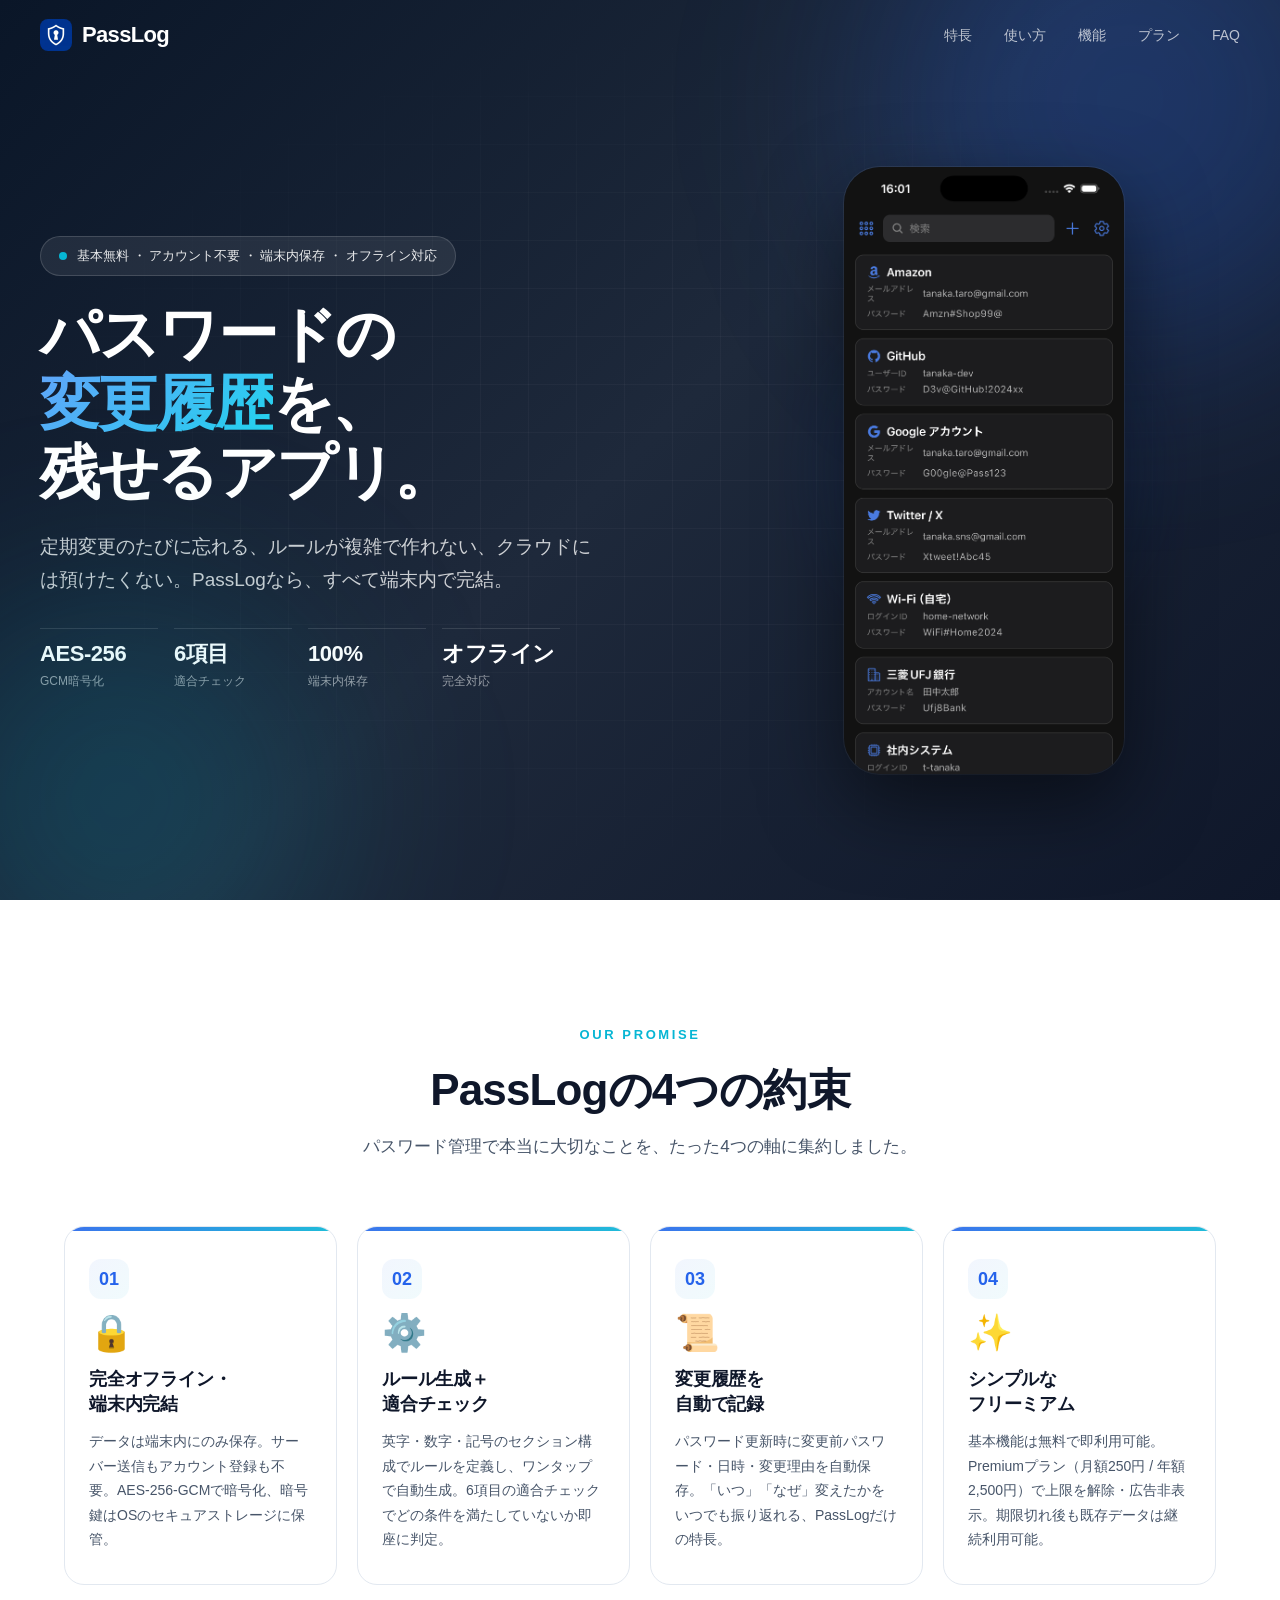
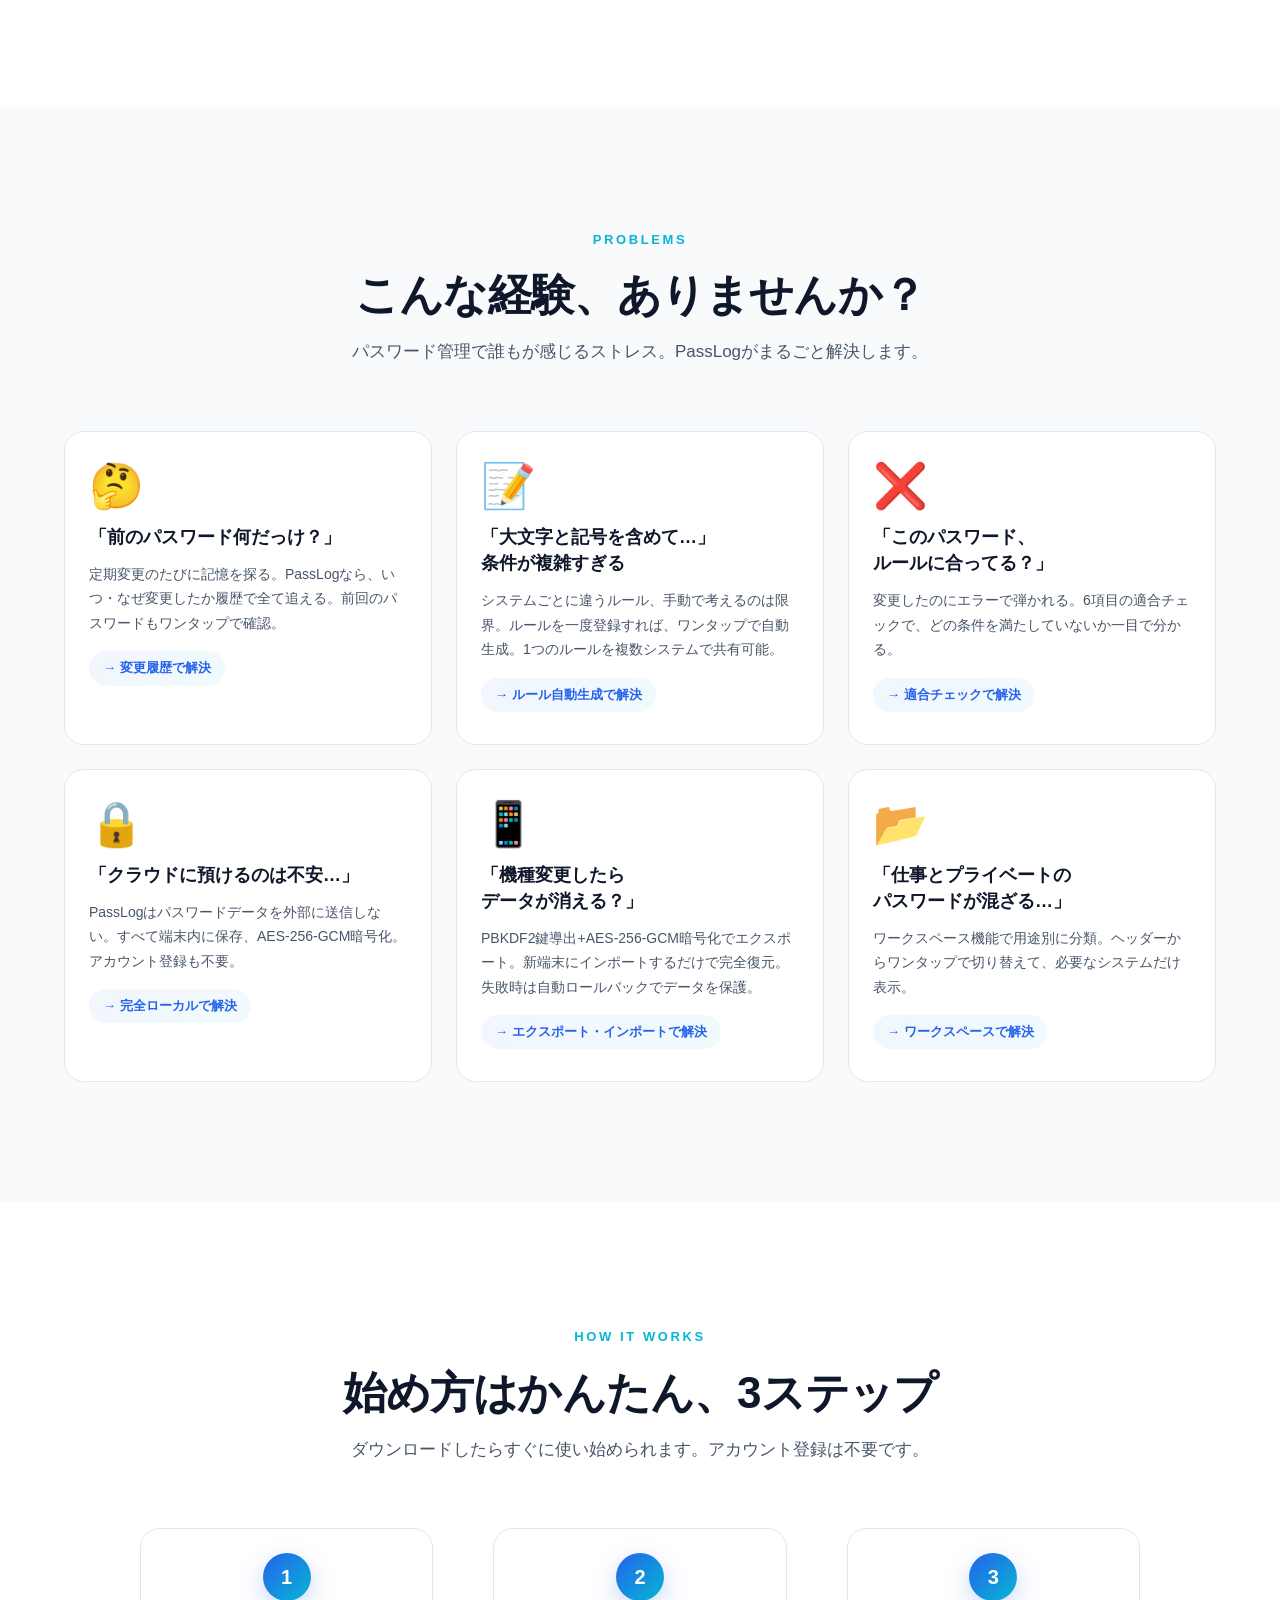
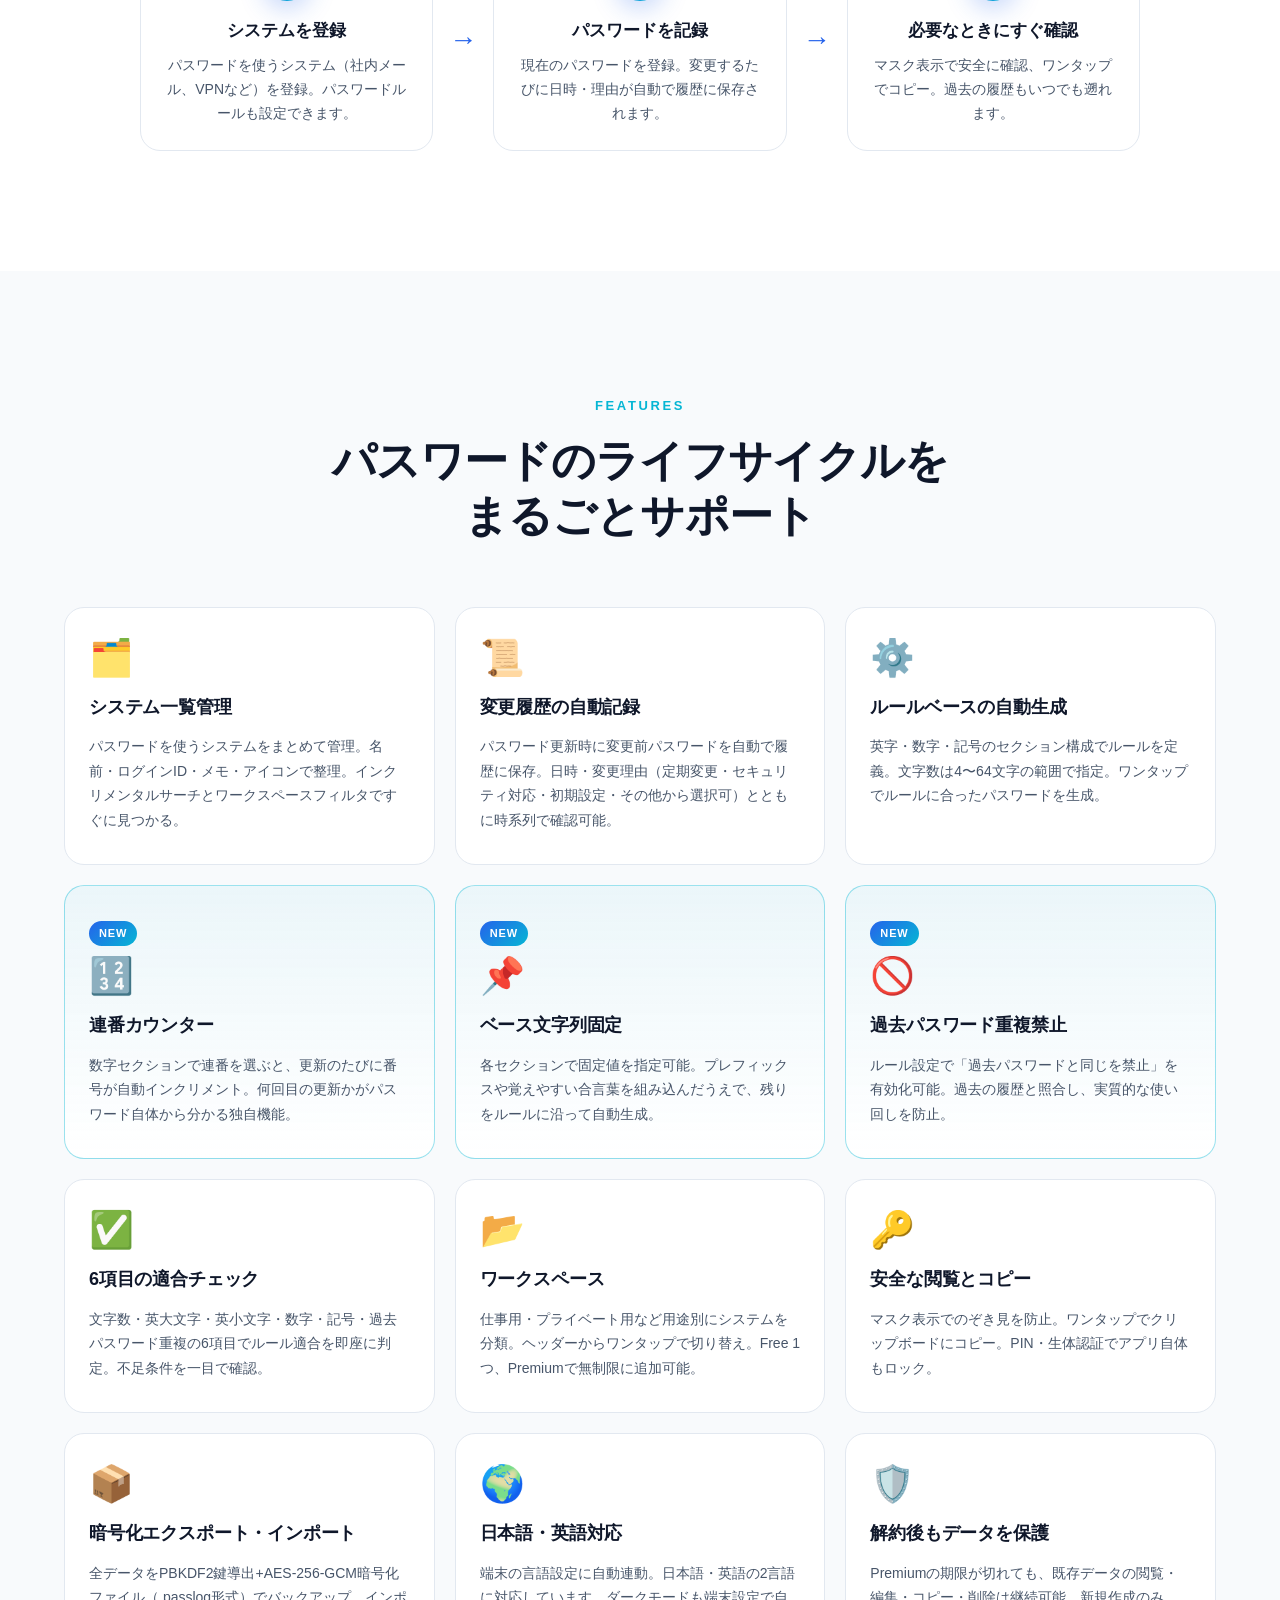
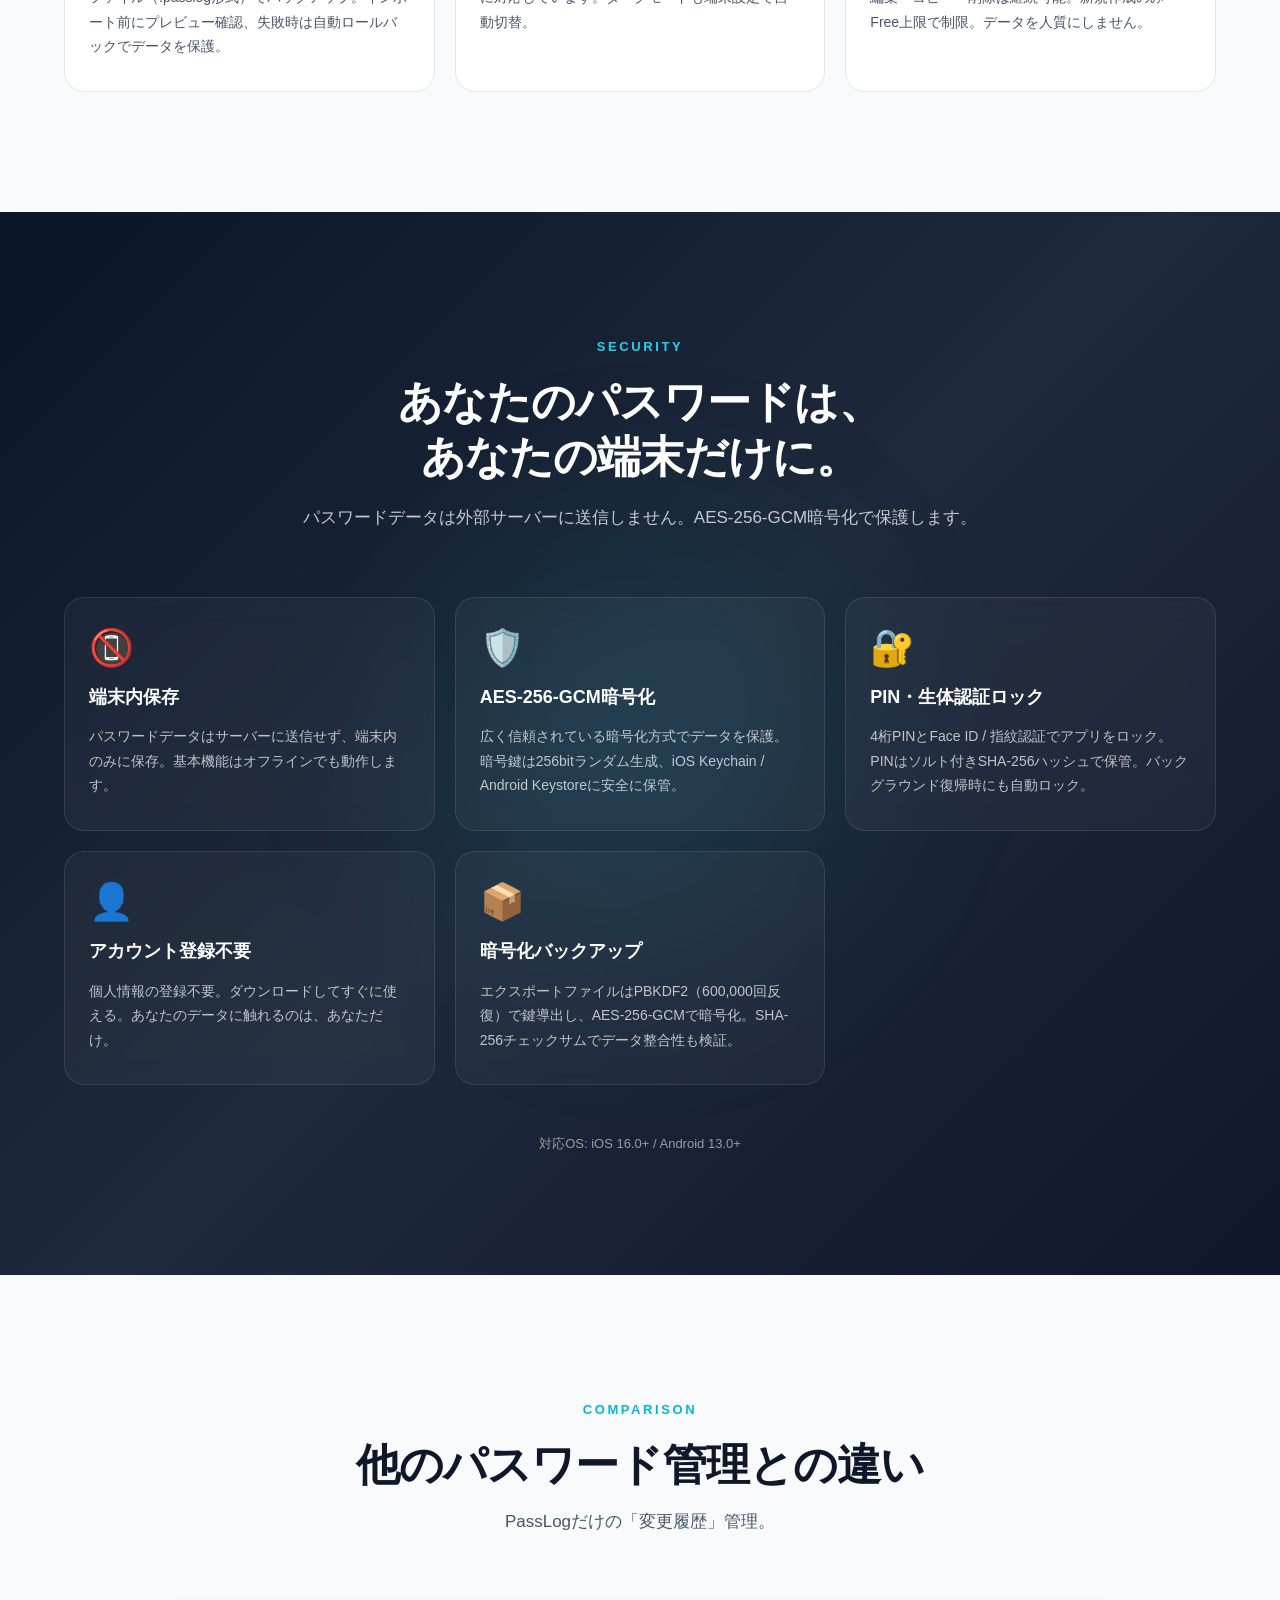
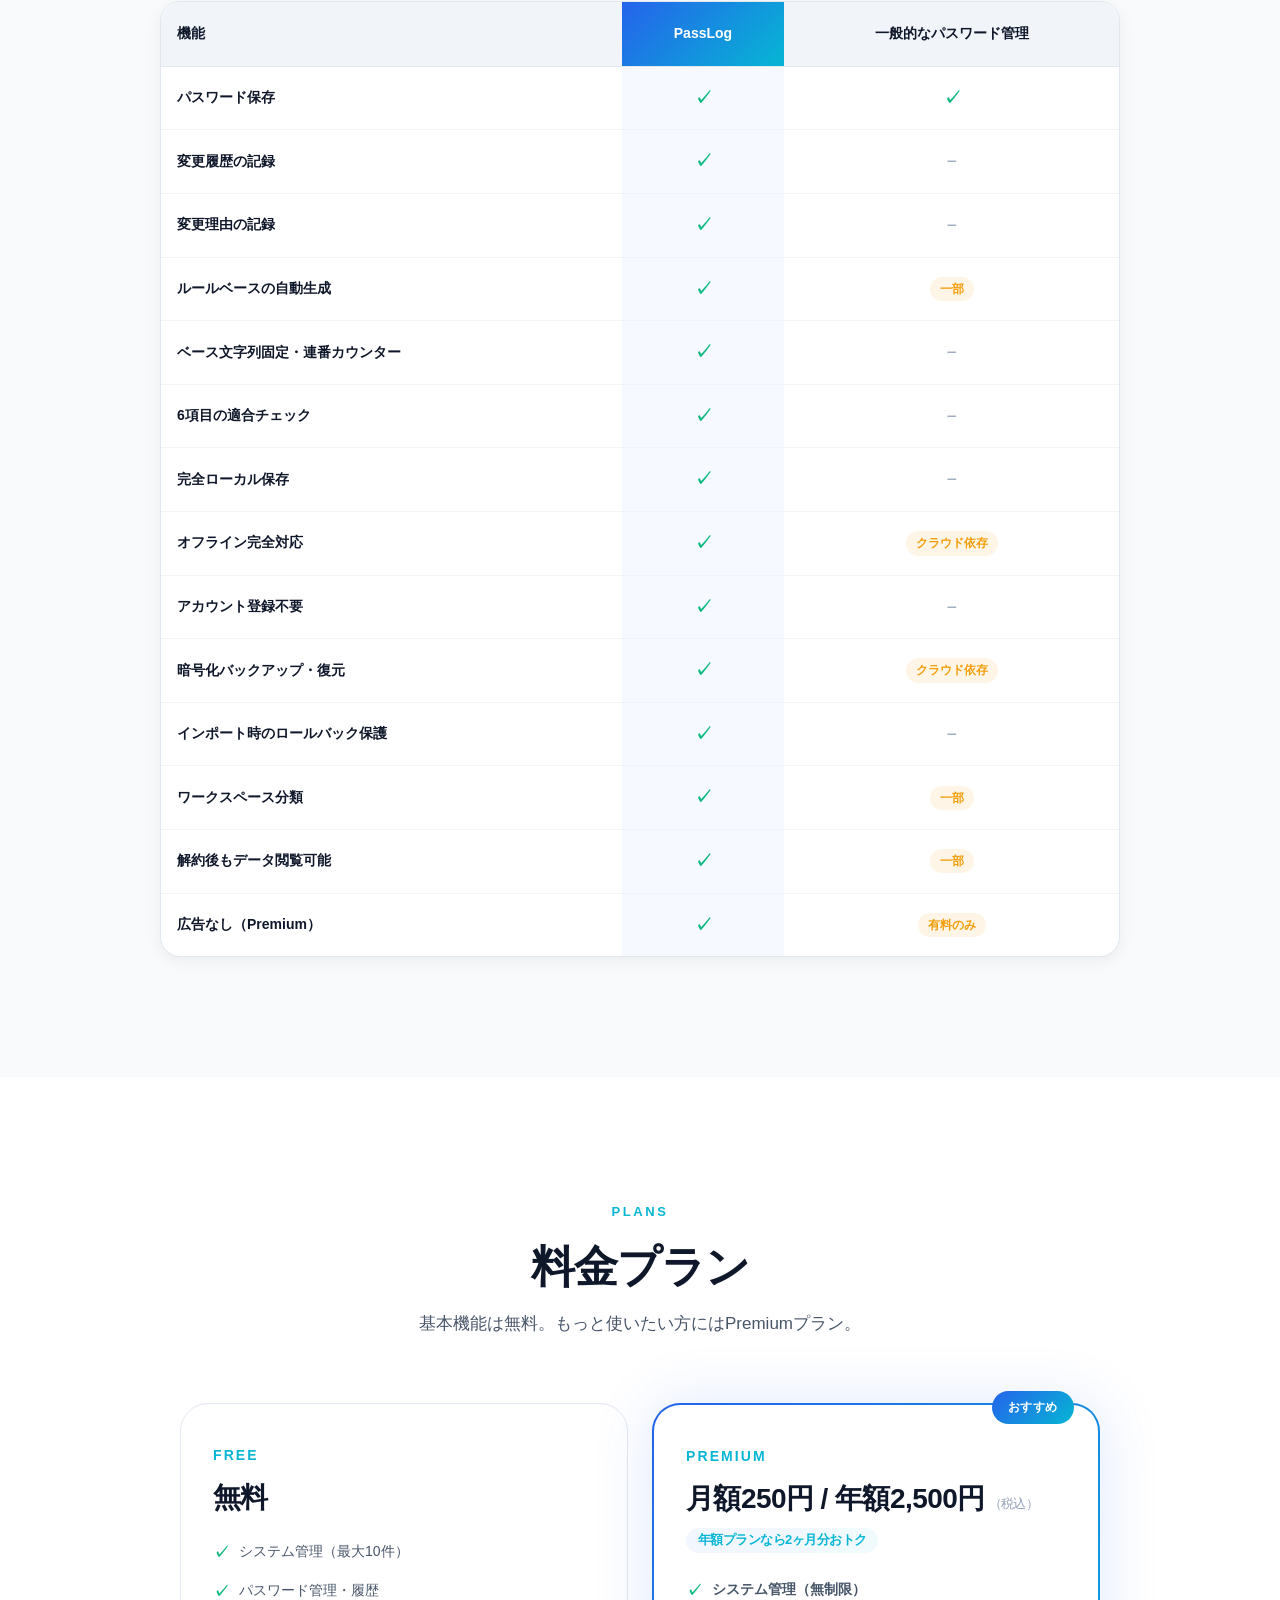
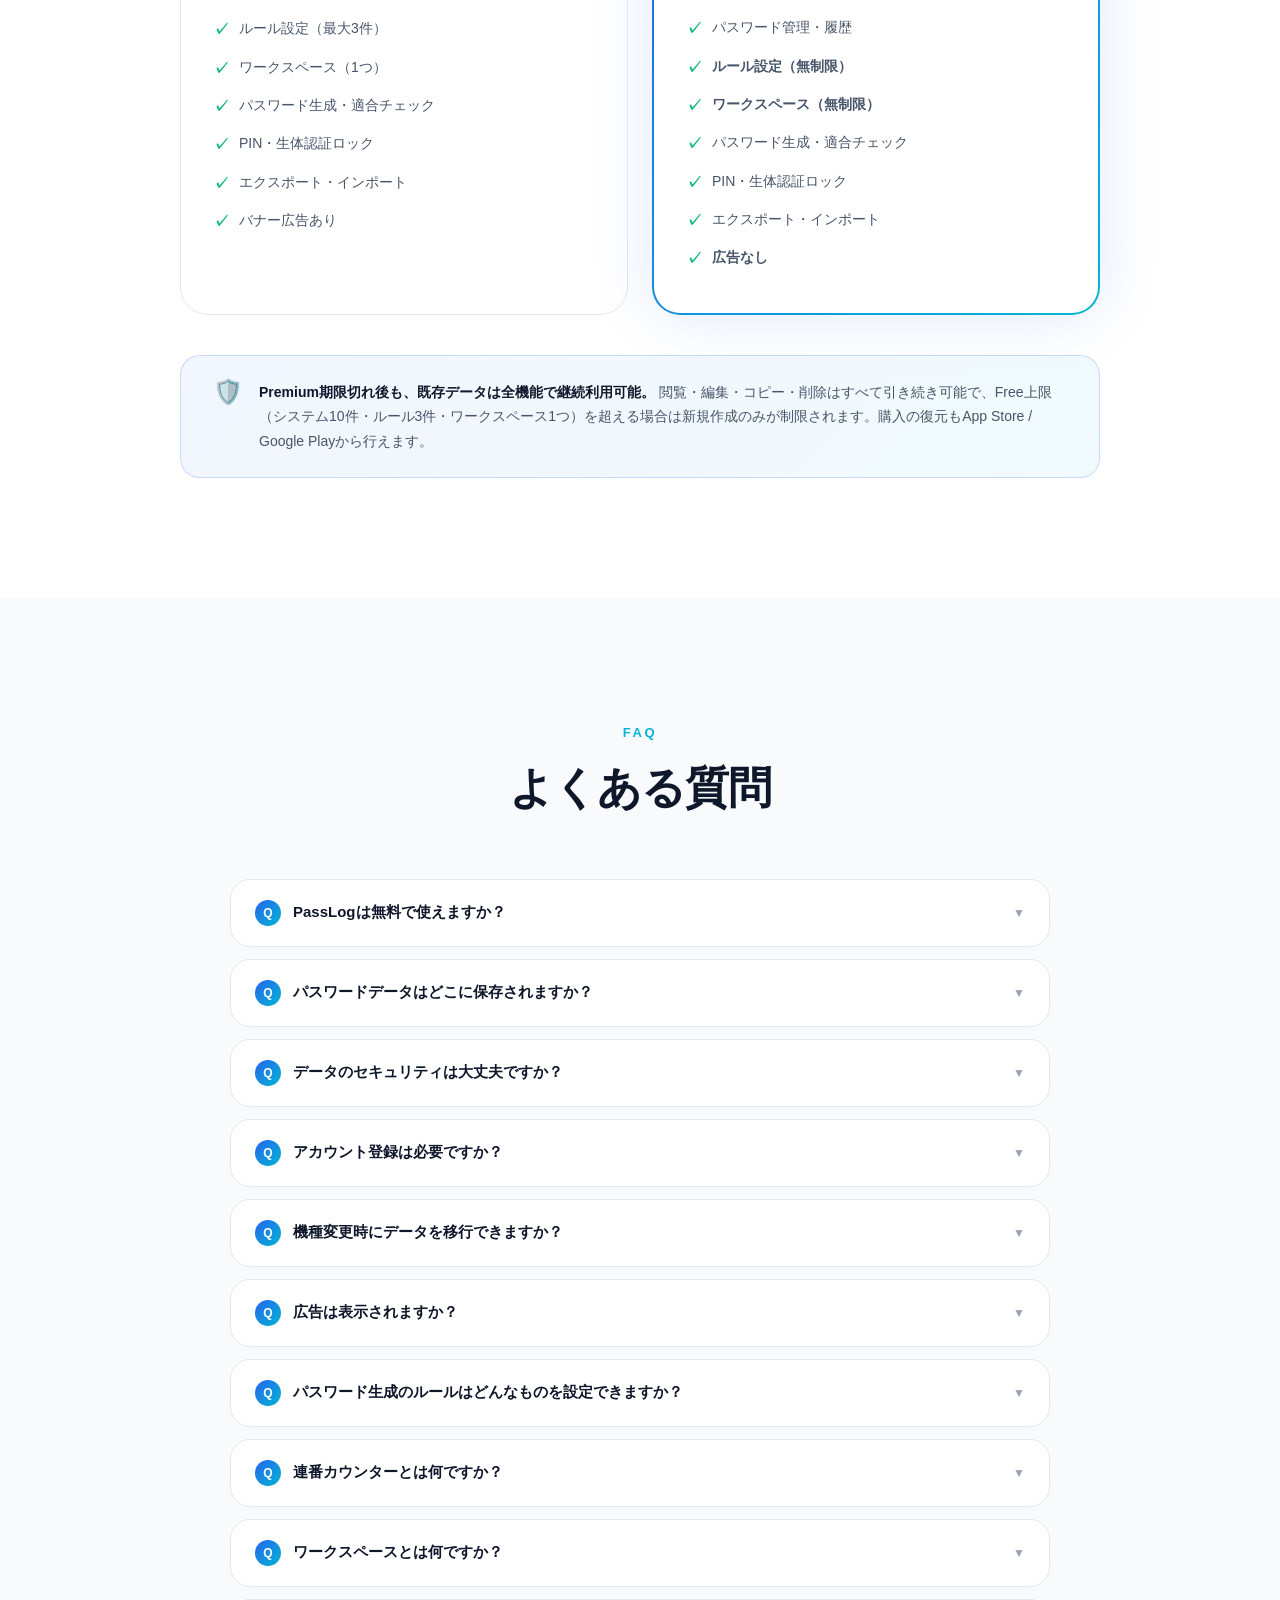
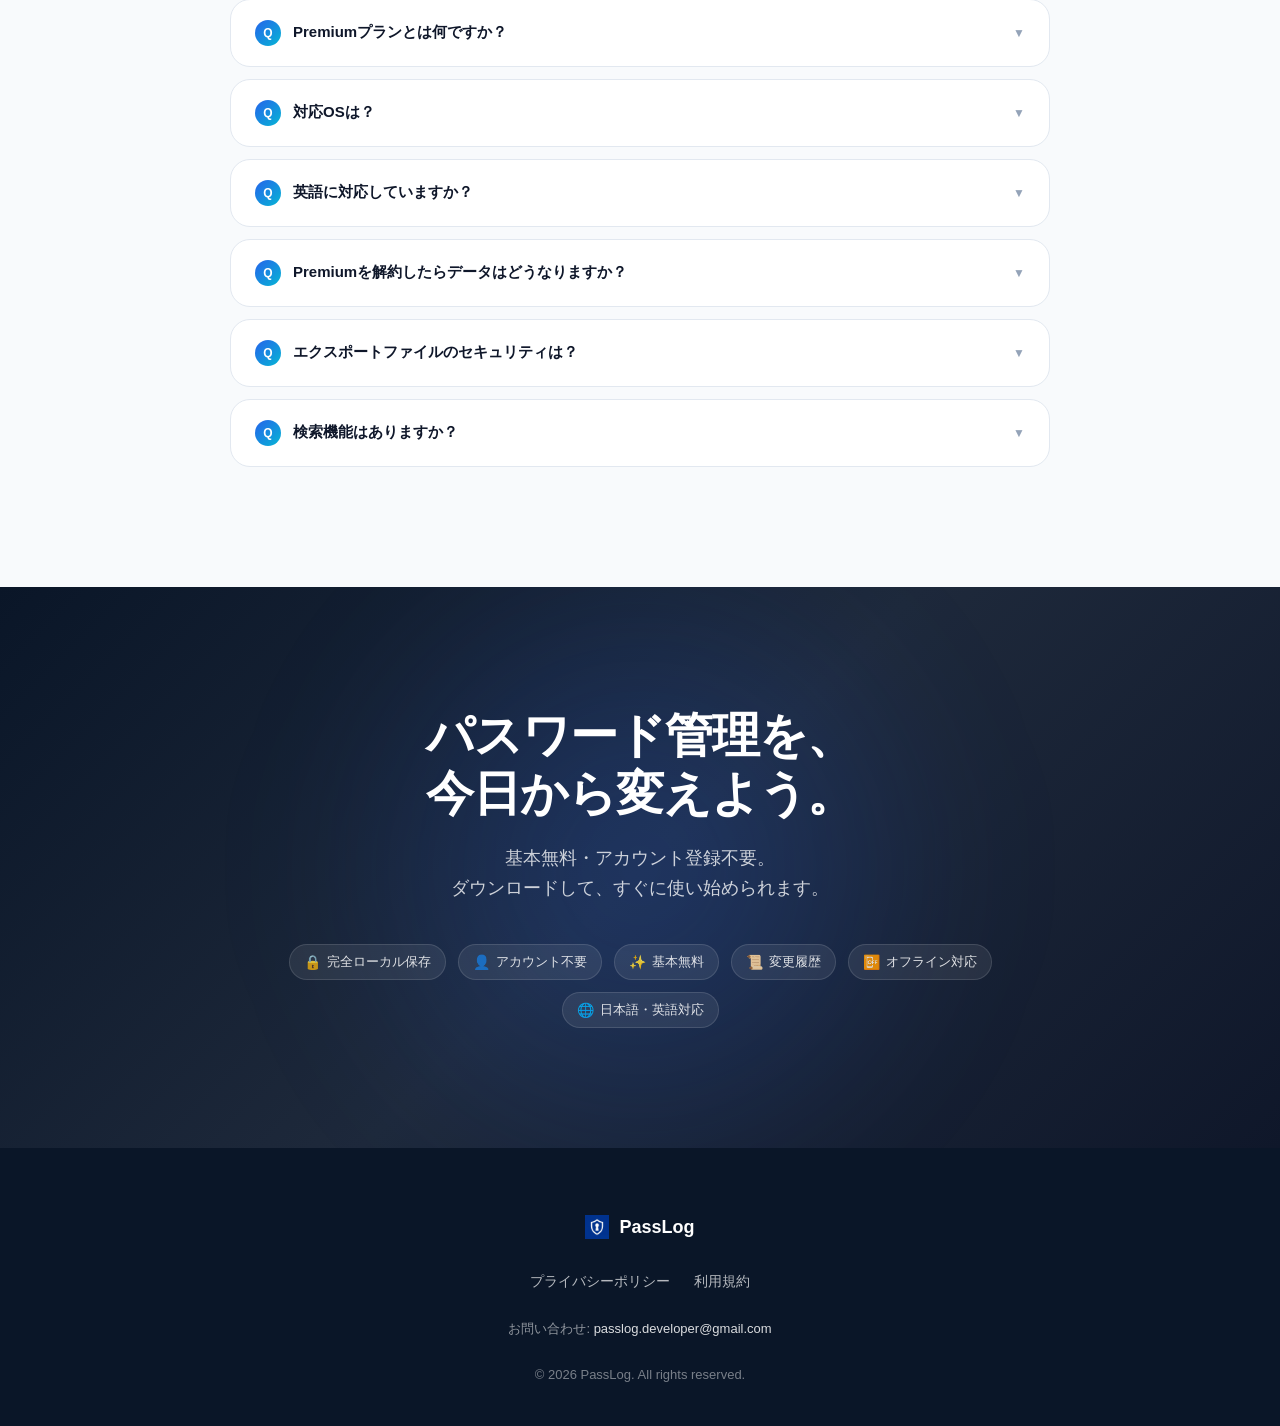
==== index.html @ 204a41a2 "Add files via upload" ====
<!DOCTYPE html>
<html lang="ja">

<head>
    <meta charset="UTF-8">
    <meta name="viewport" content="width=device-width, initial-scale=1.0">

    <!-- Favicon & App Icons -->
    <link rel="icon" type="image/png" href="image/icon.png">
    <link rel="apple-touch-icon" href="image/icon.png">

    <!-- Smart App Banner (iOS Safari / Google Play) -->
    <!-- TODO: ストアIDが確定したら更新 -->
    <!-- <meta name="apple-itunes-app" content="app-id=XXXXXXXXX"> -->
    <meta name="google-play-app" content="app-id=com.sikakou.passlog">

    <!-- SEO -->
    <title>PassLog - パスワード履歴管理アプリ｜変更履歴・ルール生成・適合チェック【基本無料】</title>
    <meta name="description"
        content="【基本無料】パスワードの変更履歴を端末内で記録・管理。ルールに沿ったパスワード自動生成・6項目の適合チェック・ワークスペース分類。完全オフライン・アカウント不要・AES-256-GCM暗号化。iOS/Android対応。">
    <meta name="keywords"
        content="PassLog, パスワード管理, パスワード履歴, パスワード生成, パスワードチェック, パスワード管理アプリ, 無料, セキュリティ, AES-256暗号化, ワークスペース, オフライン, 機種変更, バックアップ">
    <meta name="robots" content="index, follow">
    <meta name="author" content="PassLog">

    <!-- hreflang -->
    <!-- TODO: ドメインが確定したら更新 -->
    <link rel="alternate" hreflang="ja" href="https://passlog.net/">
    <link rel="alternate" hreflang="x-default" href="https://passlog.net/">

    <!-- Canonical -->
    <link rel="canonical" href="https://passlog.net/">

    <!-- OGP (Open Graph Protocol) -->
    <meta property="og:type" content="website">
    <meta property="og:title" content="PassLog - パスワード履歴管理アプリ｜変更履歴・ルール生成・適合チェック【基本無料】">
    <meta property="og:description"
        content="【基本無料】パスワードの変更履歴を端末内で記録・管理。ルールに沿った自動生成・6項目の適合チェック。完全オフライン・アカウント不要。iOS/Android対応。">
    <meta property="og:url" content="https://passlog.net/">
    <meta property="og:site_name" content="PassLog">
    <meta property="og:locale" content="ja_JP">
    <meta property="og:image" content="https://passlog.net/image/icon.png">
    <meta property="og:image:alt" content="PassLog - パスワード履歴管理アプリ">

    <!-- Twitter Card -->
    <meta name="twitter:card" content="summary_large_image">
    <meta name="twitter:title" content="PassLog - パスワード履歴管理アプリ【基本無料】">
    <meta name="twitter:description" content="【基本無料】パスワードの変更履歴を端末内で記録・管理。ルールベース生成・適合チェック。端末内保存・アカウント不要。iOS/Android対応。">
    <meta name="twitter:image" content="https://passlog.net/image/icon.png">

    <!-- Theme Color -->
    <meta name="theme-color" content="#0a1628">

    <!-- Resource Hints -->
    <link rel="preload" as="image" href="image/list.png" fetchpriority="high">

    <!-- 構造化データ (JSON-LD) - SoftwareApplication -->
    <script type="application/ld+json">
    {
        "@context": "https://schema.org",
        "@type": "SoftwareApplication",
        "name": "PassLog",
        "applicationCategory": "UtilitiesApplication",
        "operatingSystem": "iOS 16.0+, Android 13.0+",
        "offers": [
            {
                "@type": "Offer",
                "price": "0",
                "priceCurrency": "JPY",
                "name": "Free",
                "description": "基本無料プラン（システム10件・ルール3件・ワークスペース1つまで）",
                "availability": "https://schema.org/InStock"
            },
            {
                "@type": "Offer",
                "price": "250",
                "priceCurrency": "JPY",
                "name": "Premium（月額）",
                "description": "システム・ルール・ワークスペース無制限／広告非表示",
                "availability": "https://schema.org/InStock",
                "priceSpecification": {
                    "@type": "UnitPriceSpecification",
                    "price": "250",
                    "priceCurrency": "JPY",
                    "billingDuration": "P1M"
                }
            },
            {
                "@type": "Offer",
                "price": "2500",
                "priceCurrency": "JPY",
                "name": "Premium（年額）",
                "description": "システム・ルール・ワークスペース無制限／広告非表示（年額でお得）",
                "availability": "https://schema.org/InStock",
                "priceSpecification": {
                    "@type": "UnitPriceSpecification",
                    "price": "2500",
                    "priceCurrency": "JPY",
                    "billingDuration": "P1Y"
                }
            }
        ],
        "description": "パスワードの変更履歴を記録・管理。ルールに沿ったパスワード自動生成・6項目の適合チェック。ワークスペースで用途別に整理。すべて端末内に保存・アカウント登録不要。",
        "featureList": [
            "システムごとのパスワード管理（インクリメンタルサーチ・ワークスペースフィルタ）",
            "パスワード変更履歴の自動記録（日時・変更理由プリセット）",
            "ルールベースのパスワード自動生成（セクション構成・ベース文字列固定・連番カウンター）",
            "6項目の適合チェック（文字数・英大文字・英小文字・数字・記号・過去パスワード重複）",
            "ワークスペース（用途別のシステム分類）",
            "ルール共有（1つのルールを複数システムで参照）",
            "PIN・生体認証によるアプリロック",
            "暗号化エクスポート・インポート（PBKDF2 600,000回反復 + AES-256-GCM）",
            "インポート時のロールバック保護・プレビュー確認",
            "Premium期限切れ後も既存データは継続利用可能",
            "オフライン完全対応",
            "日本語・英語対応"
        ],
        "inLanguage": ["ja", "en"],
        "softwareVersion": "4.0.0",
        "datePublished": "2026-04-23",
        "screenshot": "https://passlog.net/image/list.png",
        "author": {
            "@type": "Organization",
            "name": "PassLog"
        }
    }
    </script>

    <!-- 構造化データ (JSON-LD) - WebSite -->
    <script type="application/ld+json">
    {
        "@context": "https://schema.org",
        "@type": "WebSite",
        "name": "PassLog",
        "url": "https://passlog.net/",
        "description": "パスワードの変更履歴を記録・管理するアプリ。ルールベース生成・適合チェック・端末内保存。ワークスペースで用途別に整理。",
        "inLanguage": "ja"
    }
    </script>

    <!-- 構造化データ (JSON-LD) - Organization -->
    <script type="application/ld+json">
    {
        "@context": "https://schema.org",
        "@type": "Organization",
        "name": "PassLog",
        "url": "https://passlog.net/",
        "logo": "https://passlog.net/image/icon.png",
        "contactPoint": {
            "@type": "ContactPoint",
            "email": "passlog.developer@gmail.com",
            "contactType": "customer support"
        }
    }
    </script>

    <!-- 構造化データ (JSON-LD) - FAQPage -->
    <script type="application/ld+json">
    {
        "@context": "https://schema.org",
        "@type": "FAQPage",
        "mainEntity": [
            {
                "@type": "Question",
                "name": "PassLogは無料で使えますか？",
                "acceptedAnswer": {
                    "@type": "Answer",
                    "text": "はい、基本機能は無料でお使いいただけます。システム10件・ルール3件・ワークスペース1つまで無料で管理できます。Premiumプラン（月額250円 / 年額2,500円）にアップグレードすると、すべて無制限になり広告も非表示になります。"
                }
            },
            {
                "@type": "Question",
                "name": "パスワードデータはどこに保存されますか？",
                "acceptedAnswer": {
                    "@type": "Answer",
                    "text": "すべて端末内にローカル保存されます。サーバーに送信されることは一切ありません。パスワードデータはAES-256-GCM暗号化で保護され、暗号鍵はiOS Keychain / Android Keystoreに安全に保管されます。"
                }
            },
            {
                "@type": "Question",
                "name": "データのセキュリティは大丈夫ですか？",
                "acceptedAnswer": {
                    "@type": "Answer",
                    "text": "パスワードデータはAES-256-GCM暗号化で端末内に保存されます。暗号鍵は256bitランダム生成、iOS Keychain / Android Keystoreに保管。PINはソルト付きSHA-256ハッシュで安全に保管されます。エクスポートファイルはPBKDF2（600,000回反復）で鍵導出しAES-256-GCMで暗号化。インターネットへの送信は一切行いません。アプリはPIN・生体認証（Face ID / 指紋認証）でロックでき、バックグラウンド復帰時にも自動ロックされます。"
                }
            },
            {
                "@type": "Question",
                "name": "アカウント登録は必要ですか？",
                "acceptedAnswer": {
                    "@type": "Answer",
                    "text": "基本機能にアカウント登録は不要です。ダウンロードしてすぐに使い始められます。Premiumプラン購入時のみ、Apple ID / Googleアカウントが必要です。"
                }
            },
            {
                "@type": "Question",
                "name": "機種変更時にデータを移行できますか？",
                "acceptedAnswer": {
                    "@type": "Answer",
                    "text": "はい、エクスポート機能でPBKDF2鍵導出+AES-256-GCM暗号化したファイル（.passlog形式）を出力し、新しい端末でインポートできます。エクスポートファイルはパスワードで保護されます。インポートは完全置き換え方式で、プレビュー画面でデータ概要を確認後に実行。インポート失敗時は自動ロールバックでデータが保護されます。"
                }
            },
            {
                "@type": "Question",
                "name": "広告は表示されますか？",
                "acceptedAnswer": {
                    "@type": "Answer",
                    "text": "Freeプランではシステム一覧画面の下部にバナー広告が表示されます。iOSではApp Tracking Transparency（ATT）の許可状況に応じて、パーソナライズド広告または非パーソナライズド広告を配信します。Premiumプラン（月額250円 / 年額2,500円）にアップグレードすると、広告は完全に非表示になります。"
                }
            },
            {
                "@type": "Question",
                "name": "パスワード生成のルールはどんなものを設定できますか？",
                "acceptedAnswer": {
                    "@type": "Answer",
                    "text": "英字・数字・記号の3セクション構成でパスワード長（4〜64文字）を設定できます。英大文字・英小文字・数字の必須指定、使用する記号セットの選択、ベース文字列の固定、数字セクションのランダム/連番カウンター切り替え、過去パスワード重複禁止などを設定可能です。1つのルールを複数のシステムで共有でき、ルール変更は参照元に即時反映されます。"
                }
            },
            {
                "@type": "Question",
                "name": "連番カウンターとは何ですか？",
                "acceptedAnswer": {
                    "@type": "Answer",
                    "text": "数字セクションで「連番」を選ぶと、パスワードを更新するたびに数字部分が自動でインクリメントされます。ベース文字列と組み合わせれば、何回目の更新かがパスワード自体から分かり、更新回数の把握や重複回避に役立ちます。"
                }
            },
            {
                "@type": "Question",
                "name": "Premiumプランとは何ですか？",
                "acceptedAnswer": {
                    "@type": "Answer",
                    "text": "月額250円または年額2,500円のサブスクリプションです。システム数・ルール数・ワークスペース数が無制限になり、広告も非表示になります。App Store / Google Play経由で購入でき、いつでもキャンセルできます。「購入を復元」で既に購入済みのサブスクリプションも復元可能です。期限切れ後もFreeプランとして継続利用でき、既存データの閲覧・編集・コピー・削除は引き続き可能です。"
                }
            },
            {
                "@type": "Question",
                "name": "ワークスペースとは何ですか？",
                "acceptedAnswer": {
                    "@type": "Answer",
                    "text": "仕事用・プライベート用など、用途別にシステムを分類・整理できる機能です。初回起動時にデフォルトワークスペースが自動作成されます。ヘッダーからワンタップで切り替え可能。ワークスペース削除時、所属するシステムはデフォルトワークスペースに自動移動されます。Freeプランではデフォルトの1つ、Premiumプランでは無制限に作成できます。"
                }
            },
            {
                "@type": "Question",
                "name": "対応OSは？",
                "acceptedAnswer": {
                    "@type": "Answer",
                    "text": "iOS 16以上、Android 13以上に対応しています。"
                }
            },
            {
                "@type": "Question",
                "name": "英語に対応していますか？",
                "acceptedAnswer": {
                    "@type": "Answer",
                    "text": "はい、日本語・英語の2言語に対応しています。端末の言語設定に自動で連動します。"
                }
            },
            {
                "@type": "Question",
                "name": "Premiumを解約したらデータはどうなりますか？",
                "acceptedAnswer": {
                    "@type": "Answer",
                    "text": "解約後もFreeプランとして継続利用できます。既存のシステム・ルール・ワークスペースの閲覧・編集・コピー・削除は引き続き可能です。Freeティアの上限（システム10件・ルール3件・ワークスペース1つ）を超えている場合は、新規作成のみ制限されます。データを人質にすることはありません。"
                }
            },
            {
                "@type": "Question",
                "name": "エクスポートファイルのセキュリティは？",
                "acceptedAnswer": {
                    "@type": "Answer",
                    "text": "エクスポートファイル（.passlog形式）は、PBKDF2（600,000回反復）で鍵導出し、AES-256-GCMで暗号化されます。ユーザーが設定したパスワード（8文字以上）で保護され、SHA-256チェックサムでデータ整合性も検証されます。デバイス固有の暗号鍵はファイルに含まれないため、安全に共有できます。"
                }
            },
            {
                "@type": "Question",
                "name": "検索機能はありますか？",
                "acceptedAnswer": {
                    "@type": "Answer",
                    "text": "はい、システム名・ログインID・パスワードの3条件でインクリメンタルサーチ（入力に連動したリアルタイム検索）ができます。さらにワークスペースフィルタも統合されており、ヒット数バッジ付きで素早く目的のシステムを見つけられます。"
                }
            }
        ]
    }
    </script>

    <!-- 構造化データ (JSON-LD) - HowTo -->
    <script type="application/ld+json">
    {
        "@context": "https://schema.org",
        "@type": "HowTo",
        "name": "PassLogでパスワードを管理する方法",
        "description": "PassLogアプリでシステムのパスワードを安全に管理する手順",
        "totalTime": "PT2M",
        "step": [
            {
                "@type": "HowToStep",
                "position": 1,
                "name": "システムを登録",
                "text": "パスワードを使うシステム（社内メール、VPNなど）を登録。パスワードルール（文字種・桁数など）も設定できます。"
            },
            {
                "@type": "HowToStep",
                "position": 2,
                "name": "パスワードを記録",
                "text": "現在のパスワードを登録。変更するたびに日時・理由が自動で履歴に保存されます。ルールに基づく自動生成や適合チェックも可能です。"
            },
            {
                "@type": "HowToStep",
                "position": 3,
                "name": "必要なときにすぐ確認",
                "text": "マスク表示で安全に確認、ワンタップでコピー。過去の履歴もいつでも遡れます。"
            }
        ]
    }
    </script>

    <!-- Stylesheet -->
    <link rel="stylesheet" href="styles.css">

    <!-- JavaScript無効時のフォールバック -->
    <noscript>
        <style>
            .animate-on-scroll {
                opacity: 1 !important;
                transform: none !important;
            }

            .hero-phone-img {
                opacity: 1 !important;
            }

            .faq-answer {
                max-height: none !important;
            }
        </style>
    </noscript>
</head>

<body>
    <a href="#main" class="skip-link">メインコンテンツへスキップ</a>

    <!-- Navigation -->
    <header class="site-header" id="site-header">
        <nav class="site-nav" aria-label="メインナビゲーション">
            <div class="nav-container">
                <a href="/" class="nav-logo" aria-label="PassLog ホーム">
                    <img src="image/icon.png" alt="" width="32" height="32" aria-hidden="true">
                    PassLog
                </a>
                <ul class="nav-links">
                    <li><a href="#pillars">特長</a></li>
                    <li><a href="#how-it-works">使い方</a></li>
                    <li><a href="#features">機能</a></li>
                    <li><a href="#plans">プラン</a></li>
                    <li><a href="#faq">FAQ</a></li>
                </ul>
                <!-- リリース前のためダウンロードボタンは非表示（リリース時に復元）
                <div class="nav-cta-wrap">
                    <a href="#download" class="nav-cta">ダウンロード</a>
                </div>
                -->

            </div>
        </nav>
    </header>

    <main id="main">
        <!-- ========================
             Hero Section
             ======================== -->
        <section class="hero" aria-label="PassLog紹介">
            <div class="hero-grid-overlay" aria-hidden="true"></div>
            <div class="hero-content fade-in">
                <div class="hero-text">
                    <div class="hero-badge">
                        <span class="hero-badge-dot" aria-hidden="true"></span>
                        基本無料 ・ アカウント不要 ・ 端末内保存 ・ オフライン対応
                    </div>
                    <h1 class="hero-title">
                        パスワードの<br>
                        <span class="hero-title-gradient">変更履歴</span>を、<br>
                        残せるアプリ。
                    </h1>
                    <p class="hero-subtitle">定期変更のたびに忘れる、ルールが複雑で作れない、クラウドには預けたくない。PassLogなら、すべて端末内で完結。</p>
                    <!-- リリース前のためストアバッジは非表示（リリース時に復元）
                    <div class="hero-actions">
                        <div class="store-badges">
                            <a href="#" class="store-badge" target="_blank" rel="noopener" aria-label="App Storeでダウンロード">
                                <img src="image/ios-badge.svg" alt="App Storeからダウンロード" height="52">
                            </a>
                            <a href="https://play.google.com/store/apps/details?id=com.sikakou.passlog" class="store-badge" target="_blank" rel="noopener" aria-label="Google Playで手に入れよう">
                                <img src="image/android-badge.svg" alt="Google Playで手に入れよう" height="52">
                            </a>
                        </div>
                    </div>
                    -->
                    <div class="hero-stats">
                        <div class="hero-stat">
                            <div class="hero-stat-value">AES-256</div>
                            <div class="hero-stat-label">GCM暗号化</div>
                        </div>
                        <div class="hero-stat">
                            <div class="hero-stat-value">6項目</div>
                            <div class="hero-stat-label">適合チェック</div>
                        </div>
                        <div class="hero-stat">
                            <div class="hero-stat-value">100%</div>
                            <div class="hero-stat-label">端末内保存</div>
                        </div>
                        <div class="hero-stat">
                            <div class="hero-stat-value">オフライン</div>
                            <div class="hero-stat-label">完全対応</div>
                        </div>
                    </div>
                </div>
                <div class="hero-visual" aria-hidden="true">
                    <div class="hero-phone-glow"></div>
                    <div class="hero-phone-carousel">
                        <img src="image/list.png" alt="PassLog システム一覧画面" class="hero-phone-img active" width="280"
                            height="607" fetchpriority="high">
                        <img src="image/detail.png" alt="PassLog システム詳細画面" class="hero-phone-img" width="280"
                            height="607" loading="lazy" decoding="async">
                        <img src="image/password.png" alt="PassLog パスワード管理画面" class="hero-phone-img" width="280"
                            height="607" loading="lazy" decoding="async">
                        <img src="image/history.png" alt="PassLog パスワード履歴画面" class="hero-phone-img" width="280"
                            height="607" loading="lazy" decoding="async">
                    </div>
                </div>
            </div>
        </section>

        <!-- ========================
             Pillars Section (4本柱 / 新設)
             ======================== -->
        <section id="pillars" class="pillars-section" aria-label="PassLogの4つの約束">
            <div class="container">
                <div class="section-header">
                    <span class="section-label" lang="en">OUR PROMISE</span>
                    <h2 class="section-title">PassLogの4つの約束</h2>
                    <p class="section-desc">パスワード管理で本当に大切なことを、たった4つの軸に集約しました。</p>
                </div>
                <div class="pillars-grid">
                    <div class="pillar-card animate-on-scroll">
                        <span class="pillar-num">01</span>
                        <div class="pillar-icon" aria-hidden="true">&#x1F512;</div>
                        <h3>完全オフライン・<br>端末内完結</h3>
                        <p>データは端末内にのみ保存。サーバー送信もアカウント登録も不要。AES-256-GCMで暗号化、暗号鍵はOSのセキュアストレージに保管。</p>
                    </div>
                    <div class="pillar-card animate-on-scroll">
                        <span class="pillar-num">02</span>
                        <div class="pillar-icon" aria-hidden="true">&#x2699;&#xFE0F;</div>
                        <h3>ルール生成＋<br>適合チェック</h3>
                        <p>英字・数字・記号のセクション構成でルールを定義し、ワンタップで自動生成。6項目の適合チェックでどの条件を満たしていないか即座に判定。</p>
                    </div>
                    <div class="pillar-card animate-on-scroll">
                        <span class="pillar-num">03</span>
                        <div class="pillar-icon" aria-hidden="true">&#x1F4DC;</div>
                        <h3>変更履歴を<br>自動で記録</h3>
                        <p>パスワード更新時に変更前パスワード・日時・変更理由を自動保存。「いつ」「なぜ」変えたかをいつでも振り返れる、PassLogだけの特長。</p>
                    </div>
                    <div class="pillar-card animate-on-scroll">
                        <span class="pillar-num">04</span>
                        <div class="pillar-icon" aria-hidden="true">&#x2728;</div>
                        <h3>シンプルな<br>フリーミアム</h3>
                        <p>基本機能は無料で即利用可能。Premiumプラン（月額250円 / 年額2,500円）で上限を解除・広告非表示。期限切れ後も既存データは継続利用可能。</p>
                    </div>
                </div>
            </div>
        </section>

        <!-- ========================
             Scenes Section
             ======================== -->
        <section id="scenes" class="section section-alt" aria-label="利用シーン">
            <div class="container">
                <div class="section-header">
                    <span class="section-label" lang="en">PROBLEMS</span>
                    <h2 class="section-title">こんな経験、ありませんか？</h2>
                    <p class="section-desc">パスワード管理で誰もが感じるストレス。PassLogがまるごと解決します。</p>
                </div>
                <div class="scenes-grid">
                    <div class="scene-card animate-on-scroll">
                        <span class="scene-emoji" aria-hidden="true">&#x1F914;</span>
                        <h3>「前のパスワード何だっけ？」</h3>
                        <p>定期変更のたびに記憶を探る。PassLogなら、いつ・なぜ変更したか履歴で全て追える。前回のパスワードもワンタップで確認。</p>
                        <span class="scene-arrow" aria-hidden="true">&#x2192; 変更履歴で解決</span>
                    </div>
                    <div class="scene-card animate-on-scroll">
                        <span class="scene-emoji" aria-hidden="true">&#x1F4DD;</span>
                        <h3>「大文字と記号を含めて…」<br>条件が複雑すぎる</h3>
                        <p>システムごとに違うルール、手動で考えるのは限界。ルールを一度登録すれば、ワンタップで自動生成。1つのルールを複数システムで共有可能。</p>
                        <span class="scene-arrow" aria-hidden="true">&#x2192; ルール自動生成で解決</span>
                    </div>
                    <div class="scene-card animate-on-scroll">
                        <span class="scene-emoji" aria-hidden="true">&#x274C;</span>
                        <h3>「このパスワード、<br>ルールに合ってる？」</h3>
                        <p>変更したのにエラーで弾かれる。6項目の適合チェックで、どの条件を満たしていないか一目で分かる。</p>
                        <span class="scene-arrow" aria-hidden="true">&#x2192; 適合チェックで解決</span>
                    </div>
                    <div class="scene-card animate-on-scroll">
                        <span class="scene-emoji" aria-hidden="true">&#x1F512;</span>
                        <h3>「クラウドに預けるのは不安…」</h3>
                        <p>PassLogはパスワードデータを外部に送信しない。すべて端末内に保存、AES-256-GCM暗号化。アカウント登録も不要。</p>
                        <span class="scene-arrow" aria-hidden="true">&#x2192; 完全ローカルで解決</span>
                    </div>
                    <div class="scene-card animate-on-scroll">
                        <span class="scene-emoji" aria-hidden="true">&#x1F4F1;</span>
                        <h3>「機種変更したら<br>データが消える？」</h3>
                        <p>PBKDF2鍵導出+AES-256-GCM暗号化でエクスポート。新端末にインポートするだけで完全復元。失敗時は自動ロールバックでデータを保護。</p>
                        <span class="scene-arrow" aria-hidden="true">&#x2192; エクスポート・インポートで解決</span>
                    </div>
                    <div class="scene-card animate-on-scroll">
                        <span class="scene-emoji" aria-hidden="true">&#x1F4C2;</span>
                        <h3>「仕事とプライベートの<br>パスワードが混ざる…」</h3>
                        <p>ワークスペース機能で用途別に分類。ヘッダーからワンタップで切り替えて、必要なシステムだけ表示。</p>
                        <span class="scene-arrow" aria-hidden="true">&#x2192; ワークスペースで解決</span>
                    </div>
                </div>
            </div>
        </section>

        <!-- ========================
             How It Works Section
             ======================== -->
        <section id="how-it-works" class="section" aria-label="使い方">
            <div class="container">
                <div class="section-header">
                    <span class="section-label" lang="en">HOW IT WORKS</span>
                    <h2 class="section-title">始め方はかんたん、3ステップ</h2>
                    <p class="section-desc">ダウンロードしたらすぐに使い始められます。アカウント登録は不要です。</p>
                </div>
                <div class="steps-container">
                    <div class="step-item animate-on-scroll">
                        <div class="step-number">1</div>
                        <div>
                            <h3>システムを登録</h3>
                            <p>パスワードを使うシステム（社内メール、VPNなど）を登録。パスワードルールも設定できます。</p>
                        </div>
                    </div>
                    <span class="step-connector" aria-hidden="true">&#x2192;</span>
                    <div class="step-item animate-on-scroll">
                        <div class="step-number">2</div>
                        <div>
                            <h3>パスワードを記録</h3>
                            <p>現在のパスワードを登録。変更するたびに日時・理由が自動で履歴に保存されます。</p>
                        </div>
                    </div>
                    <span class="step-connector" aria-hidden="true">&#x2192;</span>
                    <div class="step-item animate-on-scroll">
                        <div class="step-number">3</div>
                        <div>
                            <h3>必要なときにすぐ確認</h3>
                            <p>マスク表示で安全に確認、ワンタップでコピー。過去の履歴もいつでも遡れます。</p>
                        </div>
                    </div>
                </div>
            </div>
        </section>

        <!-- ========================
             Features Section
             ======================== -->
        <section id="features" class="section section-alt" aria-label="主な機能">
            <div class="container">
                <div class="section-header">
                    <span class="section-label" lang="en">FEATURES</span>
                    <h2 class="section-title">パスワードのライフサイクルを<br>まるごとサポート</h2>
                </div>
                <div class="features-grid">
                    <div class="feature-card animate-on-scroll">
                        <div class="feature-icon-wrap" aria-hidden="true">&#x1F5C2;&#xFE0F;</div>
                        <h3>システム一覧管理</h3>
                        <p>パスワードを使うシステムをまとめて管理。名前・ログインID・メモ・アイコンで整理。インクリメンタルサーチとワークスペースフィルタですぐに見つかる。</p>
                    </div>
                    <div class="feature-card animate-on-scroll">
                        <div class="feature-icon-wrap" aria-hidden="true">&#x1F4DC;</div>
                        <h3>変更履歴の自動記録</h3>
                        <p>パスワード更新時に変更前パスワードを自動で履歴に保存。日時・変更理由（定期変更・セキュリティ対応・初期設定・その他から選択可）とともに時系列で確認可能。</p>
                    </div>
                    <div class="feature-card animate-on-scroll">
                        <div class="feature-icon-wrap" aria-hidden="true">&#x2699;&#xFE0F;</div>
                        <h3>ルールベースの自動生成</h3>
                        <p>英字・数字・記号のセクション構成でルールを定義。文字数は4〜64文字の範囲で指定。ワンタップでルールに合ったパスワードを生成。</p>
                    </div>
                    <div class="feature-card feature-new animate-on-scroll">
                        <span class="feature-new-badge" lang="en">NEW</span>
                        <div class="feature-icon-wrap" aria-hidden="true">&#x1F522;</div>
                        <h3>連番カウンター</h3>
                        <p>数字セクションで連番を選ぶと、更新のたびに番号が自動インクリメント。何回目の更新かがパスワード自体から分かる独自機能。</p>
                    </div>
                    <div class="feature-card feature-new animate-on-scroll">
                        <span class="feature-new-badge" lang="en">NEW</span>
                        <div class="feature-icon-wrap" aria-hidden="true">&#x1F4CC;</div>
                        <h3>ベース文字列固定</h3>
                        <p>各セクションで固定値を指定可能。プレフィックスや覚えやすい合言葉を組み込んだうえで、残りをルールに沿って自動生成。</p>
                    </div>
                    <div class="feature-card feature-new animate-on-scroll">
                        <span class="feature-new-badge" lang="en">NEW</span>
                        <div class="feature-icon-wrap" aria-hidden="true">&#x1F6AB;</div>
                        <h3>過去パスワード重複禁止</h3>
                        <p>ルール設定で「過去パスワードと同じを禁止」を有効化可能。過去の履歴と照合し、実質的な使い回しを防止。</p>
                    </div>
                    <div class="feature-card animate-on-scroll">
                        <div class="feature-icon-wrap" aria-hidden="true">&#x2705;</div>
                        <h3>6項目の適合チェック</h3>
                        <p>文字数・英大文字・英小文字・数字・記号・過去パスワード重複の6項目でルール適合を即座に判定。不足条件を一目で確認。</p>
                    </div>
                    <div class="feature-card animate-on-scroll">
                        <div class="feature-icon-wrap" aria-hidden="true">&#x1F4C2;</div>
                        <h3>ワークスペース</h3>
                        <p>仕事用・プライベート用など用途別にシステムを分類。ヘッダーからワンタップで切り替え。Free 1つ、Premiumで無制限に追加可能。</p>
                    </div>
                    <div class="feature-card animate-on-scroll">
                        <div class="feature-icon-wrap" aria-hidden="true">&#x1F511;</div>
                        <h3>安全な閲覧とコピー</h3>
                        <p>マスク表示でのぞき見を防止。ワンタップでクリップボードにコピー。PIN・生体認証でアプリ自体もロック。</p>
                    </div>
                    <div class="feature-card animate-on-scroll">
                        <div class="feature-icon-wrap" aria-hidden="true">&#x1F4E6;</div>
                        <h3>暗号化エクスポート・インポート</h3>
                        <p>全データをPBKDF2鍵導出+AES-256-GCM暗号化ファイル（.passlog形式）でバックアップ。インポート前にプレビュー確認、失敗時は自動ロールバックでデータを保護。</p>
                    </div>
                    <div class="feature-card animate-on-scroll">
                        <div class="feature-icon-wrap" aria-hidden="true">&#x1F30D;</div>
                        <h3>日本語・英語対応</h3>
                        <p>端末の言語設定に自動連動。日本語・英語の2言語に対応しています。ダークモードも端末設定で自動切替。</p>
                    </div>
                    <div class="feature-card animate-on-scroll">
                        <div class="feature-icon-wrap" aria-hidden="true">&#x1F6E1;&#xFE0F;</div>
                        <h3>解約後もデータを保護</h3>
                        <p>Premiumの期限が切れても、既存データの閲覧・編集・コピー・削除は継続可能。新規作成のみFree上限で制限。データを人質にしません。</p>
                    </div>
                </div>
            </div>
        </section>

        <!-- ========================
             Security Section
             ======================== -->
        <section id="security" class="security-section" aria-label="セキュリティと信頼性">
            <div class="container">
                <div class="security-header">
                    <span class="section-label" lang="en" style="color: var(--accent-light);">SECURITY</span>
                    <h2 class="security-title">あなたのパスワードは、<br>あなたの端末だけに。</h2>
                    <p class="security-desc">パスワードデータは外部サーバーに送信しません。AES-256-GCM暗号化で保護します。</p>
                </div>
            </div>
            <div class="security-grid">
                <div class="security-card animate-on-scroll">
                    <div class="security-icon" aria-hidden="true">&#x1F4F5;</div>
                    <h3>端末内保存</h3>
                    <p>パスワードデータはサーバーに送信せず、端末内のみに保存。基本機能はオフラインでも動作します。</p>
                </div>
                <div class="security-card animate-on-scroll">
                    <div class="security-icon" aria-hidden="true">&#x1F6E1;&#xFE0F;</div>
                    <h3>AES-256-GCM暗号化</h3>
                    <p>広く信頼されている暗号化方式でデータを保護。暗号鍵は256bitランダム生成、iOS Keychain / Android Keystoreに安全に保管。</p>
                </div>
                <div class="security-card animate-on-scroll">
                    <div class="security-icon" aria-hidden="true">&#x1F510;</div>
                    <h3>PIN・生体認証ロック</h3>
                    <p>4桁PINとFace ID / 指紋認証でアプリをロック。PINはソルト付きSHA-256ハッシュで保管。バックグラウンド復帰時にも自動ロック。</p>
                </div>
                <div class="security-card animate-on-scroll">
                    <div class="security-icon" aria-hidden="true">&#x1F464;</div>
                    <h3>アカウント登録不要</h3>
                    <p>個人情報の登録不要。ダウンロードしてすぐに使える。あなたのデータに触れるのは、あなただけ。</p>
                </div>
                <div class="security-card animate-on-scroll">
                    <div class="security-icon" aria-hidden="true">&#x1F4E6;</div>
                    <h3>暗号化バックアップ</h3>
                    <p>エクスポートファイルはPBKDF2（600,000回反復）で鍵導出し、AES-256-GCMで暗号化。SHA-256チェックサムでデータ整合性も検証。</p>
                </div>
            </div>
            <p class="security-note">対応OS: iOS 16.0+ / Android 13.0+</p>
        </section>

        <!-- ========================
             Comparison Section
             ======================== -->
        <section id="comparison" class="comparison-section section-alt" aria-label="他サービスとの比較">
            <div class="container">
                <div class="section-header">
                    <span class="section-label" lang="en">COMPARISON</span>
                    <h2 class="section-title">他のパスワード管理との違い</h2>
                    <p class="section-desc">PassLogだけの「変更履歴」管理。</p>
                </div>
                <div class="comparison-table-wrap animate-on-scroll">
                    <table class="comparison-table">
                        <thead>
                            <tr>
                                <th>機能</th>
                                <th class="highlight">PassLog</th>
                                <th>一般的なパスワード管理</th>
                            </tr>
                        </thead>
                        <tbody>
                            <tr>
                                <td>パスワード保存</td>
                                <td class="highlight"><span class="check-yes">&#x2713;</span></td>
                                <td><span class="check-yes">&#x2713;</span></td>
                            </tr>
                            <tr>
                                <td>変更履歴の記録</td>
                                <td class="highlight"><span class="check-yes">&#x2713;</span></td>
                                <td><span class="check-no">&#x2212;</span></td>
                            </tr>
                            <tr>
                                <td>変更理由の記録</td>
                                <td class="highlight"><span class="check-yes">&#x2713;</span></td>
                                <td><span class="check-no">&#x2212;</span></td>
                            </tr>
                            <tr>
                                <td>ルールベースの自動生成</td>
                                <td class="highlight"><span class="check-yes">&#x2713;</span></td>
                                <td><span class="check-partial">一部</span></td>
                            </tr>
                            <tr>
                                <td>ベース文字列固定・連番カウンター</td>
                                <td class="highlight"><span class="check-yes">&#x2713;</span></td>
                                <td><span class="check-no">&#x2212;</span></td>
                            </tr>
                            <tr>
                                <td>6項目の適合チェック</td>
                                <td class="highlight"><span class="check-yes">&#x2713;</span></td>
                                <td><span class="check-no">&#x2212;</span></td>
                            </tr>
                            <tr>
                                <td>完全ローカル保存</td>
                                <td class="highlight"><span class="check-yes">&#x2713;</span></td>
                                <td><span class="check-no">&#x2212;</span></td>
                            </tr>
                            <tr>
                                <td>オフライン完全対応</td>
                                <td class="highlight"><span class="check-yes">&#x2713;</span></td>
                                <td><span class="check-partial">クラウド依存</span></td>
                            </tr>
                            <tr>
                                <td>アカウント登録不要</td>
                                <td class="highlight"><span class="check-yes">&#x2713;</span></td>
                                <td><span class="check-no">&#x2212;</span></td>
                            </tr>
                            <tr>
                                <td>暗号化バックアップ・復元</td>
                                <td class="highlight"><span class="check-yes">&#x2713;</span></td>
                                <td><span class="check-partial">クラウド依存</span></td>
                            </tr>
                            <tr>
                                <td>インポート時のロールバック保護</td>
                                <td class="highlight"><span class="check-yes">&#x2713;</span></td>
                                <td><span class="check-no">&#x2212;</span></td>
                            </tr>
                            <tr>
                                <td>ワークスペース分類</td>
                                <td class="highlight"><span class="check-yes">&#x2713;</span></td>
                                <td><span class="check-partial">一部</span></td>
                            </tr>
                            <tr>
                                <td>解約後もデータ閲覧可能</td>
                                <td class="highlight"><span class="check-yes">&#x2713;</span></td>
                                <td><span class="check-partial">一部</span></td>
                            </tr>
                            <tr>
                                <td>広告なし（Premium）</td>
                                <td class="highlight"><span class="check-yes">&#x2713;</span></td>
                                <td><span class="check-partial">有料のみ</span></td>
                            </tr>
                        </tbody>
                    </table>
                </div>
            </div>
        </section>

        <!-- ========================
             Plans Section
             ======================== -->
        <section id="plans" class="section" aria-label="プラン比較">
            <div class="container">
                <div class="section-header">
                    <span class="section-label" lang="en">PLANS</span>
                    <h2 class="section-title">料金プラン</h2>
                    <p class="section-desc">基本機能は無料。もっと使いたい方にはPremiumプラン。</p>
                </div>
                <div class="plans-grid">
                    <div class="plan-card animate-on-scroll">
                        <div class="plan-name">Free</div>
                        <div class="plan-price">無料</div>
                        <ul class="plan-features">
                            <li><span class="plan-check">&#x2713;</span> システム管理（最大10件）</li>
                            <li><span class="plan-check">&#x2713;</span> パスワード管理・履歴</li>
                            <li><span class="plan-check">&#x2713;</span> ルール設定（最大3件）</li>
                            <li><span class="plan-check">&#x2713;</span> ワークスペース（1つ）</li>
                            <li><span class="plan-check">&#x2713;</span> パスワード生成・適合チェック</li>
                            <li><span class="plan-check">&#x2713;</span> PIN・生体認証ロック</li>
                            <li><span class="plan-check">&#x2713;</span> エクスポート・インポート</li>
                            <li><span class="plan-check">&#x2713;</span> バナー広告あり</li>
                        </ul>
                    </div>
                    <div class="plan-card plan-premium animate-on-scroll">
                        <div class="plan-badge">おすすめ</div>
                        <div class="plan-name">Premium</div>
                        <div class="plan-price">
                            月額250円 / 年額2,500円<small>（税込）</small><br>
                            <span class="plan-price-highlight">年額プランなら2ヶ月分おトク</span>
                        </div>
                        <ul class="plan-features">
                            <li><span class="plan-check">&#x2713;</span> <strong>システム管理（無制限）</strong></li>
                            <li><span class="plan-check">&#x2713;</span> パスワード管理・履歴</li>
                            <li><span class="plan-check">&#x2713;</span> <strong>ルール設定（無制限）</strong></li>
                            <li><span class="plan-check">&#x2713;</span> <strong>ワークスペース（無制限）</strong></li>
                            <li><span class="plan-check">&#x2713;</span> パスワード生成・適合チェック</li>
                            <li><span class="plan-check">&#x2713;</span> PIN・生体認証ロック</li>
                            <li><span class="plan-check">&#x2713;</span> エクスポート・インポート</li>
                            <li><span class="plan-check">&#x2713;</span> <strong>広告なし</strong></li>
                        </ul>
                    </div>
                </div>
                <div class="plans-notice animate-on-scroll">
                    <span class="plans-notice-icon" aria-hidden="true">&#x1F6E1;&#xFE0F;</span>
                    <div class="plans-notice-body">
                        <strong>Premium期限切れ後も、既存データは全機能で継続利用可能。</strong>
                        閲覧・編集・コピー・削除はすべて引き続き可能で、Free上限（システム10件・ルール3件・ワークスペース1つ）を超える場合は新規作成のみが制限されます。購入の復元もApp Store /
                        Google Playから行えます。
                    </div>
                </div>
            </div>
        </section>

        <!-- ========================
             FAQ Section
             ======================== -->
        <section id="faq" class="section section-alt" aria-label="よくある質問">
            <div class="container">
                <div class="section-header">
                    <span class="section-label" lang="en">FAQ</span>
                    <h2 class="section-title">よくある質問</h2>
                </div>
                <div class="faq-list">
                    <div class="faq-item animate-on-scroll">
                        <div class="faq-question" role="button" tabindex="0" aria-expanded="false">
                            <div class="faq-question-text">
                                <span class="faq-q-mark">Q</span>
                                <span>PassLogは無料で使えますか？</span>
                            </div>
                            <span class="faq-chevron" aria-hidden="true">&#x25BC;</span>
                        </div>
                        <div class="faq-answer" aria-hidden="true">
                            <div class="faq-answer-inner">
                                はい、基本機能は無料でお使いいただけます。システム10件・ルール3件・ワークスペース1つまで無料で管理できます。Premiumプラン（月額250円 /
                                年額2,500円）にアップグレードすると、すべて無制限になり広告も非表示になります。
                            </div>
                        </div>
                    </div>
                    <div class="faq-item animate-on-scroll">
                        <div class="faq-question" role="button" tabindex="0" aria-expanded="false">
                            <div class="faq-question-text">
                                <span class="faq-q-mark">Q</span>
                                <span>パスワードデータはどこに保存されますか？</span>
                            </div>
                            <span class="faq-chevron" aria-hidden="true">&#x25BC;</span>
                        </div>
                        <div class="faq-answer" aria-hidden="true">
                            <div class="faq-answer-inner">
                                すべて端末内にローカル保存されます。サーバーに送信されることは一切ありません。パスワードデータはAES-256-GCM暗号化で保護され、暗号鍵はiOS Keychain /
                                Android Keystoreに安全に保管されます。
                            </div>
                        </div>
                    </div>
                    <div class="faq-item animate-on-scroll">
                        <div class="faq-question" role="button" tabindex="0" aria-expanded="false">
                            <div class="faq-question-text">
                                <span class="faq-q-mark">Q</span>
                                <span>データのセキュリティは大丈夫ですか？</span>
                            </div>
                            <span class="faq-chevron" aria-hidden="true">&#x25BC;</span>
                        </div>
                        <div class="faq-answer" aria-hidden="true">
                            <div class="faq-answer-inner">
                                パスワードデータはAES-256-GCM暗号化で端末内に保存されます。暗号鍵は256bitランダム生成、iOS Keychain / Android
                                Keystoreに保管。PINはソルト付きSHA-256ハッシュで安全に保管されます。エクスポートファイルはPBKDF2（600,000回反復）で鍵導出しAES-256-GCMで暗号化。インターネットへの送信は一切行いません。アプリはPIN・生体認証（Face
                                ID / 指紋認証）でロックでき、バックグラウンド復帰時にも自動ロックされます。
                            </div>
                        </div>
                    </div>
                    <div class="faq-item animate-on-scroll">
                        <div class="faq-question" role="button" tabindex="0" aria-expanded="false">
                            <div class="faq-question-text">
                                <span class="faq-q-mark">Q</span>
                                <span>アカウント登録は必要ですか？</span>
                            </div>
                            <span class="faq-chevron" aria-hidden="true">&#x25BC;</span>
                        </div>
                        <div class="faq-answer" aria-hidden="true">
                            <div class="faq-answer-inner">
                                基本機能にアカウント登録は不要です。ダウンロードしてすぐに使い始められます。Premiumプラン購入時のみ、Apple ID / Googleアカウントが必要です。
                            </div>
                        </div>
                    </div>
                    <div class="faq-item animate-on-scroll">
                        <div class="faq-question" role="button" tabindex="0" aria-expanded="false">
                            <div class="faq-question-text">
                                <span class="faq-q-mark">Q</span>
                                <span>機種変更時にデータを移行できますか？</span>
                            </div>
                            <span class="faq-chevron" aria-hidden="true">&#x25BC;</span>
                        </div>
                        <div class="faq-answer" aria-hidden="true">
                            <div class="faq-answer-inner">
                                はい、エクスポート機能でPBKDF2鍵導出+AES-256-GCM暗号化したファイル（.passlog形式）を出力し、新しい端末でインポートできます。エクスポートファイルはパスワードで保護されます。インポートは完全置き換え方式で、プレビュー画面でデータ概要（システム数・履歴数・ルール数）を確認後に実行。インポート失敗時は自動ロールバックでデータが保護されます。
                            </div>
                        </div>
                    </div>
                    <div class="faq-item animate-on-scroll">
                        <div class="faq-question" role="button" tabindex="0" aria-expanded="false">
                            <div class="faq-question-text">
                                <span class="faq-q-mark">Q</span>
                                <span>広告は表示されますか？</span>
                            </div>
                            <span class="faq-chevron" aria-hidden="true">&#x25BC;</span>
                        </div>
                        <div class="faq-answer" aria-hidden="true">
                            <div class="faq-answer-inner">
                                Freeプランではシステム一覧画面の下部にバナー広告が表示されます。iOSではApp Tracking
                                Transparency（ATT）の許可状況に応じて、パーソナライズド広告または非パーソナライズド広告を配信します。Premiumプラン（月額250円 /
                                年額2,500円）にアップグレードすると、広告は完全に非表示になります。
                            </div>
                        </div>
                    </div>
                    <div class="faq-item animate-on-scroll">
                        <div class="faq-question" role="button" tabindex="0" aria-expanded="false">
                            <div class="faq-question-text">
                                <span class="faq-q-mark">Q</span>
                                <span>パスワード生成のルールはどんなものを設定できますか？</span>
                            </div>
                            <span class="faq-chevron" aria-hidden="true">&#x25BC;</span>
                        </div>
                        <div class="faq-answer" aria-hidden="true">
                            <div class="faq-answer-inner">
                                英字・数字・記号の3セクション構成でパスワード長（4〜64文字）を設定できます。英大文字・英小文字・数字の必須指定、使用する記号セットの選択、ベース文字列の固定、数字セクションのランダム/連番カウンター切り替え、過去パスワード重複禁止などを設定可能です。1つのルールを複数のシステムで共有でき、ルール変更は参照元に即時反映されます。
                            </div>
                        </div>
                    </div>
                    <div class="faq-item animate-on-scroll">
                        <div class="faq-question" role="button" tabindex="0" aria-expanded="false">
                            <div class="faq-question-text">
                                <span class="faq-q-mark">Q</span>
                                <span>連番カウンターとは何ですか？</span>
                            </div>
                            <span class="faq-chevron" aria-hidden="true">&#x25BC;</span>
                        </div>
                        <div class="faq-answer" aria-hidden="true">
                            <div class="faq-answer-inner">
                                数字セクションで「連番」を選ぶと、パスワードを更新するたびに数字部分が自動でインクリメントされます。ベース文字列と組み合わせれば、何回目の更新かがパスワード自体から分かり、更新回数の把握や実質的な重複回避に役立ちます。
                            </div>
                        </div>
                    </div>
                    <div class="faq-item animate-on-scroll">
                        <div class="faq-question" role="button" tabindex="0" aria-expanded="false">
                            <div class="faq-question-text">
                                <span class="faq-q-mark">Q</span>
                                <span>ワークスペースとは何ですか？</span>
                            </div>
                            <span class="faq-chevron" aria-hidden="true">&#x25BC;</span>
                        </div>
                        <div class="faq-answer" aria-hidden="true">
                            <div class="faq-answer-inner">
                                仕事用・プライベート用など、用途別にシステムを分類・整理できる機能です。初回起動時にデフォルトワークスペースが自動作成されます。ヘッダーからワンタップで切り替え可能。ワークスペース削除時、所属するシステムはデフォルトワークスペースに自動移動されます。Freeプランではデフォルトの1つ、Premiumプランでは無制限に作成できます。
                            </div>
                        </div>
                    </div>
                    <div class="faq-item animate-on-scroll">
                        <div class="faq-question" role="button" tabindex="0" aria-expanded="false">
                            <div class="faq-question-text">
                                <span class="faq-q-mark">Q</span>
                                <span>Premiumプランとは何ですか？</span>
                            </div>
                            <span class="faq-chevron" aria-hidden="true">&#x25BC;</span>
                        </div>
                        <div class="faq-answer" aria-hidden="true">
                            <div class="faq-answer-inner">
                                月額250円または年額2,500円のサブスクリプションです。システム数・ルール数・ワークスペース数が無制限になり、広告も非表示になります。App Store / Google
                                Play経由で購入でき、いつでもキャンセルできます。「購入を復元」で既に購入済みのサブスクリプションも復元可能です。期限切れ後もFreeプランとして継続利用でき、既存データの閲覧・編集・コピー・削除は引き続き可能です。
                            </div>
                        </div>
                    </div>
                    <div class="faq-item animate-on-scroll">
                        <div class="faq-question" role="button" tabindex="0" aria-expanded="false">
                            <div class="faq-question-text">
                                <span class="faq-q-mark">Q</span>
                                <span>対応OSは？</span>
                            </div>
                            <span class="faq-chevron" aria-hidden="true">&#x25BC;</span>
                        </div>
                        <div class="faq-answer" aria-hidden="true">
                            <div class="faq-answer-inner">
                                iOS 16以上、Android 13以上に対応しています。
                            </div>
                        </div>
                    </div>
                    <div class="faq-item animate-on-scroll">
                        <div class="faq-question" role="button" tabindex="0" aria-expanded="false">
                            <div class="faq-question-text">
                                <span class="faq-q-mark">Q</span>
                                <span>英語に対応していますか？</span>
                            </div>
                            <span class="faq-chevron" aria-hidden="true">&#x25BC;</span>
                        </div>
                        <div class="faq-answer" aria-hidden="true">
                            <div class="faq-answer-inner">
                                はい、日本語・英語の2言語に対応しています。端末の言語設定に自動で連動します。ダークモードも端末設定で自動切替されます。
                            </div>
                        </div>
                    </div>
                    <div class="faq-item animate-on-scroll">
                        <div class="faq-question" role="button" tabindex="0" aria-expanded="false">
                            <div class="faq-question-text">
                                <span class="faq-q-mark">Q</span>
                                <span>Premiumを解約したらデータはどうなりますか？</span>
                            </div>
                            <span class="faq-chevron" aria-hidden="true">&#x25BC;</span>
                        </div>
                        <div class="faq-answer" aria-hidden="true">
                            <div class="faq-answer-inner">
                                解約後もFreeプランとして継続利用できます。既存のシステム・ルール・ワークスペースの閲覧・編集・コピー・削除は引き続き可能です。Freeティアの上限（システム10件・ルール3件・ワークスペース1つ）を超えている場合は、新規作成のみ制限されます。データを人質にすることはありません。
                            </div>
                        </div>
                    </div>
                    <div class="faq-item animate-on-scroll">
                        <div class="faq-question" role="button" tabindex="0" aria-expanded="false">
                            <div class="faq-question-text">
                                <span class="faq-q-mark">Q</span>
                                <span>エクスポートファイルのセキュリティは？</span>
                            </div>
                            <span class="faq-chevron" aria-hidden="true">&#x25BC;</span>
                        </div>
                        <div class="faq-answer" aria-hidden="true">
                            <div class="faq-answer-inner">
                                エクスポートファイル（.passlog形式）は、PBKDF2（600,000回反復）で鍵導出し、AES-256-GCMで暗号化されます。ユーザーが設定したパスワード（8文字以上）で保護され、SHA-256チェックサムでデータ整合性も検証されます。デバイス固有の暗号鍵はファイルに含まれないため、安全に共有できます。
                            </div>
                        </div>
                    </div>
                    <div class="faq-item animate-on-scroll">
                        <div class="faq-question" role="button" tabindex="0" aria-expanded="false">
                            <div class="faq-question-text">
                                <span class="faq-q-mark">Q</span>
                                <span>検索機能はありますか？</span>
                            </div>
                            <span class="faq-chevron" aria-hidden="true">&#x25BC;</span>
                        </div>
                        <div class="faq-answer" aria-hidden="true">
                            <div class="faq-answer-inner">
                                はい、システム名・ログインID・パスワードの3条件でインクリメンタルサーチ（入力に連動したリアルタイム検索）ができます。さらにワークスペースフィルタも統合されており、ヒット数バッジ付きで素早く目的のシステムを見つけられます。
                            </div>
                        </div>
                    </div>
                </div>
            </div>
        </section>

        <!-- ========================
             CTA Section
             ======================== -->
        <section id="download" class="cta-section" aria-label="ダウンロード">
            <div class="cta-content">
                <h2 class="cta-title">パスワード管理を、<br>今日から変えよう。</h2>
                <p class="cta-desc">基本無料・アカウント登録不要。<br>ダウンロードして、すぐに使い始められます。</p>
                <!-- リリース前のためストアバッジは非表示（リリース時に復元）
                <div class="cta-buttons">
                    <a href="#" class="store-badge" target="_blank" rel="noopener" aria-label="App Storeでダウンロード">
                        <img src="image/ios-badge.svg" alt="App Storeからダウンロード" height="56" loading="lazy">
                    </a>
                    <a href="https://play.google.com/store/apps/details?id=com.sikakou.passlog" class="store-badge"
                        target="_blank" rel="noopener" aria-label="Google Playで手に入れよう">
                        <img src="image/android-badge.svg" alt="Google Playで手に入れよう" height="56" loading="lazy">
                    </a>
                </div>
                -->
                <div class="cta-features">
                    <span class="cta-feature"><span class="cta-feature-icon" aria-hidden="true">&#x1F512;</span>
                        完全ローカル保存</span>
                    <span class="cta-feature"><span class="cta-feature-icon" aria-hidden="true">&#x1F464;</span>
                        アカウント不要</span>
                    <span class="cta-feature"><span class="cta-feature-icon" aria-hidden="true">&#x2728;</span>
                        基本無料</span>
                    <span class="cta-feature"><span class="cta-feature-icon" aria-hidden="true">&#x1F4DC;</span>
                        変更履歴</span>
                    <span class="cta-feature"><span class="cta-feature-icon" aria-hidden="true">&#x1F4F4;</span>
                        オフライン対応</span>
                    <span class="cta-feature"><span class="cta-feature-icon" aria-hidden="true">&#x1F310;</span>
                        日本語・英語対応</span>
                </div>
            </div>
        </section>
    </main>

    <!-- ========================
         Footer
         ======================== -->
    <footer class="site-footer">
        <div class="footer-content">
            <div class="footer-logo">
                <img src="image/icon.png" alt="" width="24" height="24" aria-hidden="true">
                PassLog
            </div>
            <ul class="footer-links">
                <li><a href="policy.html">プライバシーポリシー</a></li>
                <li><a href="terms.html">利用規約</a></li>
            </ul>
            <div class="footer-contact">お問い合わせ: <a
                    href="mailto:passlog.developer@gmail.com">passlog.developer@gmail.com</a></div>
            <div class="footer-copy">&copy; 2026 PassLog. All rights reserved.</div>
        </div>
    </footer>

    <script>
        // ナビゲーションのスクロール時背景変更
        (function () {
            var header = document.getElementById('site-header');
            if (!header) return;
            var scrolled = false;
            window.addEventListener('scroll', function () {
                var shouldBeScrolled = window.scrollY > 40;
                if (shouldBeScrolled !== scrolled) {
                    scrolled = shouldBeScrolled;
                    header.classList.toggle('scrolled', scrolled);
                }
            }, { passive: true });
        })();

        // 画像カルーセル（4秒間隔）。prefers-reduced-motion時は停止
        (function () {
            var imgs = document.querySelectorAll('.hero-phone-carousel .hero-phone-img');
            if (imgs.length < 2) return;
            var reduceMotion = window.matchMedia('(prefers-reduced-motion: reduce)');
            if (reduceMotion.matches) return;
            var current = 0;
            setInterval(function () {
                imgs[current].classList.remove('active');
                current = (current + 1) % imgs.length;
                imgs[current].classList.add('active');
            }, 4000);
        })();

        // スクロールアニメーション（IntersectionObserver）
        (function () {
            var targets = document.querySelectorAll('.animate-on-scroll');
            if (!targets.length || !('IntersectionObserver' in window)) return;
            var observer = new IntersectionObserver(function (entries) {
                entries.forEach(function (entry) {
                    if (entry.isIntersecting) {
                        entry.target.classList.add('visible');
                        observer.unobserve(entry.target);
                    }
                });
            }, { threshold: 0.1 });
            targets.forEach(function (el) { observer.observe(el); });
        })();

        // FAQアコーディオン
        (function () {
            var questions = document.querySelectorAll('.faq-question');
            questions.forEach(function (q) {
                q.addEventListener('click', function () {
                    var item = this.closest('.faq-item');
                    var wasOpen = item.classList.contains('open');
                    // 他を閉じる
                    document.querySelectorAll('.faq-item.open').forEach(function (openItem) {
                        openItem.classList.remove('open');
                        openItem.querySelector('.faq-question').setAttribute('aria-expanded', 'false');
                        openItem.querySelector('.faq-answer').setAttribute('aria-hidden', 'true');
                    });
                    // トグル
                    if (!wasOpen) {
                        item.classList.add('open');
                        this.setAttribute('aria-expanded', 'true');
                        item.querySelector('.faq-answer').setAttribute('aria-hidden', 'false');
                    }
                });
                // キーボードアクセシビリティ
                q.addEventListener('keydown', function (e) {
                    if (e.key === 'Enter' || e.key === ' ') {
                        e.preventDefault();
                        this.click();
                    }
                });
            });
        })();
    </script>
</body>

</html>
---- styles.css ----
/* ============================================================
   PassLog LP — Unified Stylesheet
   v4.0.0 / 2026-04-23
   LP本体 (index.html) と 法的ページ (terms.html / policy.html) 共通
   ============================================================ */

/* ----------------------------------------------------------
   1. Design Tokens (light & dark via prefers-color-scheme)
   ---------------------------------------------------------- */
:root {
  /* Brand */
  --primary: #2563eb;
  --primary-dark: #1d4ed8;
  --primary-light: #60a5fa;
  --accent: #06b6d4;
  --accent-light: #22d3ee;

  /* State */
  --success: #10b981;
  --warning: #f59e0b;
  --danger: #ef4444;

  /* Text */
  --text-primary: #0f172a;
  --text-secondary: #475569;
  --text-muted: #94a3b8;
  --text-on-dark: #e2e8f0;
  --text-on-dark-muted: rgba(255, 255, 255, 0.65);

  /* Background */
  --bg-primary: #ffffff;
  --bg-secondary: #f8fafc;
  --bg-tertiary: #f1f5f9;
  --surface: #ffffff;

  /* Border */
  --border: #e2e8f0;
  --border-light: #f1f5f9;

  /* Dark hero palette (brand) */
  --dark-1: #0a1628;
  --dark-2: #0f172a;
  --dark-3: #1e293b;

  /* Gradient */
  --gradient-hero: linear-gradient(135deg, #0a1628 0%, #1e293b 50%, #0f172a 100%);
  --gradient-accent: linear-gradient(135deg, #2563eb 0%, #06b6d4 100%);
  --gradient-soft: linear-gradient(135deg, rgba(37, 99, 235, 0.06) 0%, rgba(6, 182, 212, 0.06) 100%);

  /* Shadow */
  --shadow-sm: 0 1px 2px rgba(0, 0, 0, 0.04);
  --shadow-md: 0 4px 16px rgba(0, 0, 0, 0.06);
  --shadow-lg: 0 12px 40px rgba(0, 0, 0, 0.10);
  --shadow-glow: 0 0 60px rgba(37, 99, 235, 0.15);

  /* Radius */
  --radius-sm: 12px;
  --radius-md: 20px;
  --radius-lg: 28px;
  --radius-full: 100px;

  /* Spacing (4px step) */
  --space-1: 4px;
  --space-2: 8px;
  --space-3: 12px;
  --space-4: 16px;
  --space-5: 20px;
  --space-6: 24px;
  --space-8: 32px;
  --space-10: 40px;
  --space-12: 48px;
  --space-16: 64px;
  --space-20: 80px;
  --space-24: 96px;

  /* Layout */
  --content-width: 1200px;
  --legal-width: 760px;

  /* Type */
  --font-ui: -apple-system, BlinkMacSystemFont, "Segoe UI", Roboto, "Hiragino Sans", "Noto Sans JP", sans-serif;
}

@media (prefers-color-scheme: dark) {
  :root {
    --text-primary: #f1f5f9;
    --text-secondary: #cbd5e1;
    --text-muted: #94a3b8;
    --bg-primary: #0f172a;
    --bg-secondary: #1e293b;
    --bg-tertiary: #0b1322;
    --surface: #111c31;
    --border: #334155;
    --border-light: #1e293b;
    --shadow-md: 0 4px 16px rgba(0, 0, 0, 0.35);
    --shadow-lg: 0 12px 40px rgba(0, 0, 0, 0.45);
    --gradient-soft: linear-gradient(135deg, rgba(37, 99, 235, 0.12) 0%, rgba(6, 182, 212, 0.10) 100%);
  }
}

/* ----------------------------------------------------------
   2. Reset & Base
   ---------------------------------------------------------- */
*,
*::before,
*::after {
  margin: 0;
  padding: 0;
  box-sizing: border-box;
}

html {
  scroll-behavior: smooth;
}

body {
  font-family: var(--font-ui);
  line-height: 1.7;
  color: var(--text-primary);
  background-color: var(--bg-primary);
  overflow-x: hidden;
  -webkit-font-smoothing: antialiased;
  -moz-osx-font-smoothing: grayscale;
}

img {
  max-width: 100%;
  height: auto;
  display: block;
}

a {
  color: var(--primary);
  text-decoration: none;
}

ul {
  list-style: none;
}

/* ----------------------------------------------------------
   3. Typography
   ---------------------------------------------------------- */
.section-label {
  display: inline-block;
  font-size: 13px;
  font-weight: 700;
  color: var(--accent);
  letter-spacing: 0.2em;
  text-transform: uppercase;
  margin-bottom: var(--space-4);
}

.section-title {
  font-size: clamp(28px, 4vw, 44px);
  font-weight: 800;
  line-height: 1.25;
  letter-spacing: -0.02em;
  color: var(--text-primary);
  margin-bottom: var(--space-4);
}

.section-desc {
  font-size: clamp(15px, 1.6vw, 17px);
  color: var(--text-secondary);
  max-width: 640px;
  margin: 0 auto;
}

/* ----------------------------------------------------------
   4. Layout
   ---------------------------------------------------------- */
.container {
  max-width: var(--content-width);
  margin: 0 auto;
  padding: 0 var(--space-6);
}

.section {
  padding: clamp(64px, 10vw, 120px) 0;
}

.section-alt {
  background: var(--bg-secondary);
}

.section-header {
  text-align: center;
  max-width: 820px;
  margin: 0 auto var(--space-16);
}

/* ----------------------------------------------------------
   5. Components
   ---------------------------------------------------------- */

/* Skip link (a11y) */
.skip-link {
  position: absolute;
  top: -40px;
  left: 0;
  background: var(--primary);
  color: #fff;
  padding: 8px 16px;
  text-decoration: none;
  z-index: 100;
  border-radius: 0 0 var(--radius-sm) 0;
  font-size: 14px;
  font-weight: 600;
}

.skip-link:focus {
  top: 0;
}

/* Store badges */
.store-badges {
  display: flex;
  flex-wrap: wrap;
  gap: var(--space-4);
  align-items: center;
}

.store-badge {
  display: inline-flex;
  transition: transform 0.2s ease;
}

.store-badge:hover {
  transform: translateY(-2px);
}

.store-badge img {
  display: block;
}

/* ----------------------------------------------------------
   6. Site Chrome (Nav / Footer)
   ---------------------------------------------------------- */
.site-header {
  position: fixed;
  top: 0;
  left: 0;
  right: 0;
  z-index: 50;
  padding: 16px 24px;
  transition: background 0.3s ease, backdrop-filter 0.3s ease, padding 0.3s ease;
}

.site-header.scrolled {
  background: rgba(10, 22, 40, 0.92);
  backdrop-filter: blur(20px);
  -webkit-backdrop-filter: blur(20px);
  border-bottom: 1px solid rgba(255, 255, 255, 0.06);
  padding: 12px 24px;
}

.site-nav {
  max-width: var(--content-width);
  margin: 0 auto;
}

.nav-container {
  display: flex;
  align-items: center;
  justify-content: space-between;
  gap: var(--space-4);
}

.nav-logo {
  display: flex;
  align-items: center;
  gap: 10px;
  font-size: 22px;
  font-weight: 800;
  color: #fff;
  letter-spacing: -0.03em;
}

.nav-logo img {
  width: 32px;
  height: 32px;
  border-radius: 8px;
}

.nav-links {
  display: flex;
  gap: 32px;
}

.nav-links a {
  position: relative;
  color: rgba(255, 255, 255, 0.7);
  font-size: 14px;
  font-weight: 500;
  transition: color 0.2s ease;
}

.nav-links a:hover {
  color: #fff;
}

.nav-links a::after {
  content: "";
  position: absolute;
  bottom: -4px;
  left: 0;
  width: 0;
  height: 2px;
  background: var(--accent);
  transition: width 0.3s ease;
}

.nav-links a:hover::after {
  width: 100%;
}

.nav-cta {
  display: inline-block;
  background: var(--gradient-accent);
  color: #fff;
  padding: 10px 22px;
  border-radius: var(--radius-full);
  font-size: 14px;
  font-weight: 600;
  transition: transform 0.2s ease, box-shadow 0.2s ease;
}

.nav-cta:hover {
  transform: translateY(-1px);
  box-shadow: 0 8px 24px rgba(37, 99, 235, 0.35);
}

.site-footer {
  background: var(--dark-1);
  color: rgba(255, 255, 255, 0.7);
  padding: var(--space-16) var(--space-6) var(--space-10);
}

.footer-content {
  max-width: var(--content-width);
  margin: 0 auto;
  display: flex;
  flex-direction: column;
  align-items: center;
  gap: var(--space-6);
  text-align: center;
}

.footer-logo {
  display: flex;
  align-items: center;
  gap: 10px;
  font-size: 18px;
  font-weight: 700;
  color: #fff;
}

.footer-links {
  display: flex;
  flex-wrap: wrap;
  gap: var(--space-6);
  justify-content: center;
}

.footer-links a {
  color: rgba(255, 255, 255, 0.7);
  font-size: 14px;
  transition: color 0.2s ease;
}

.footer-links a:hover {
  color: #fff;
}

.footer-copy {
  font-size: 13px;
  color: rgba(255, 255, 255, 0.45);
}

.footer-contact {
  font-size: 13px;
  color: rgba(255, 255, 255, 0.55);
}

.footer-contact a {
  color: rgba(255, 255, 255, 0.85);
}

/* ----------------------------------------------------------
   7. LP Sections
   ---------------------------------------------------------- */

/* Hero */
.hero {
  position: relative;
  min-height: 100vh;
  padding: 120px 24px 80px;
  background: var(--gradient-hero);
  color: #fff;
  display: flex;
  align-items: center;
  overflow: hidden;
}

.hero::before,
.hero::after {
  content: "";
  position: absolute;
  border-radius: 50%;
  filter: blur(100px);
  pointer-events: none;
}

.hero::before {
  width: 500px;
  height: 500px;
  background: rgba(37, 99, 235, 0.25);
  top: -150px;
  right: -100px;
  animation: float 10s ease-in-out infinite;
}

.hero::after {
  width: 400px;
  height: 400px;
  background: rgba(6, 182, 212, 0.18);
  bottom: -100px;
  left: -80px;
  animation: float 12s ease-in-out infinite reverse;
}

.hero-grid-overlay {
  position: absolute;
  inset: 0;
  background-image:
    linear-gradient(rgba(255, 255, 255, 0.03) 1px, transparent 1px),
    linear-gradient(90deg, rgba(255, 255, 255, 0.03) 1px, transparent 1px);
  background-size: 48px 48px;
  mask-image: radial-gradient(ellipse at center, black 30%, transparent 70%);
  -webkit-mask-image: radial-gradient(ellipse at center, black 30%, transparent 70%);
  pointer-events: none;
}

.hero-content {
  position: relative;
  max-width: var(--content-width);
  margin: 0 auto;
  width: 100%;
  display: grid;
  grid-template-columns: 1.1fr 0.9fr;
  gap: var(--space-16);
  align-items: center;
}

.hero-text {
  z-index: 2;
}

.hero-badge {
  display: inline-flex;
  align-items: center;
  gap: 10px;
  padding: 8px 18px;
  background: rgba(255, 255, 255, 0.08);
  border: 1px solid rgba(255, 255, 255, 0.15);
  border-radius: var(--radius-full);
  font-size: 13px;
  color: rgba(255, 255, 255, 0.9);
  margin-bottom: var(--space-6);
  backdrop-filter: blur(12px);
  -webkit-backdrop-filter: blur(12px);
}

.hero-badge-dot {
  width: 8px;
  height: 8px;
  background: var(--accent);
  border-radius: 50%;
  animation: pulse-dot 2s ease-in-out infinite;
}

.hero-title {
  font-size: clamp(36px, 5.5vw, 60px);
  font-weight: 800;
  line-height: 1.15;
  letter-spacing: -0.03em;
  margin-bottom: var(--space-6);
}

.hero-title-gradient {
  background: linear-gradient(135deg, #60a5fa 0%, #22d3ee 100%);
  -webkit-background-clip: text;
  background-clip: text;
  -webkit-text-fill-color: transparent;
}

.hero-subtitle {
  font-size: clamp(15px, 1.8vw, 19px);
  color: rgba(255, 255, 255, 0.78);
  line-height: 1.7;
  margin-bottom: var(--space-8);
  max-width: 560px;
}

.hero-actions {
  margin-bottom: var(--space-10);
}

.hero-stats {
  display: grid;
  grid-template-columns: repeat(4, 1fr);
  gap: var(--space-4);
  max-width: 520px;
}

.hero-stat {
  padding: var(--space-3) 0;
  border-top: 1px solid rgba(255, 255, 255, 0.12);
}

.hero-stat-value {
  font-size: clamp(18px, 2.2vw, 22px);
  font-weight: 700;
  color: #fff;
  letter-spacing: -0.02em;
  line-height: 1.2;
}

.hero-stat-label {
  font-size: 12px;
  color: rgba(255, 255, 255, 0.55);
  margin-top: 4px;
}

.hero-visual {
  position: relative;
  display: flex;
  justify-content: center;
  align-items: center;
}

.hero-phone-glow {
  position: absolute;
  width: 360px;
  height: 360px;
  background: radial-gradient(circle, rgba(37, 99, 235, 0.35) 0%, transparent 70%);
  filter: blur(40px);
}

.hero-phone-carousel {
  position: relative;
  width: 280px;
  height: 607px;
}

.hero-phone-img {
  position: absolute;
  top: 0;
  left: 0;
  width: 280px;
  height: 607px;
  border-radius: 36px;
  box-shadow: 0 30px 80px rgba(0, 0, 0, 0.5), 0 0 0 1px rgba(255, 255, 255, 0.08);
  opacity: 0;
  transition: opacity 0.8s ease;
  object-fit: cover;
}

.hero-phone-img.active {
  opacity: 1;
}

/* Pillars (新設) */
.pillars-section {
  padding: clamp(72px, 10vw, 120px) 0;
  background: var(--bg-primary);
}

.pillars-grid {
  display: grid;
  grid-template-columns: repeat(4, 1fr);
  gap: var(--space-5);
  margin-top: var(--space-8);
}

.pillar-card {
  position: relative;
  padding: var(--space-8) var(--space-6);
  background: var(--surface);
  border: 1px solid var(--border);
  border-radius: var(--radius-md);
  transition: transform 0.3s ease, box-shadow 0.3s ease, border-color 0.3s ease;
  overflow: hidden;
}

.pillar-card::before {
  content: "";
  position: absolute;
  top: 0;
  left: 0;
  right: 0;
  height: 4px;
  background: var(--gradient-accent);
  opacity: 0.9;
}

.pillar-card:hover {
  transform: translateY(-4px);
  box-shadow: var(--shadow-lg);
  border-color: transparent;
}

.pillar-num {
  display: inline-flex;
  align-items: center;
  justify-content: center;
  width: 40px;
  height: 40px;
  background: var(--gradient-soft);
  color: var(--primary);
  font-size: 18px;
  font-weight: 800;
  border-radius: var(--radius-sm);
  margin-bottom: var(--space-4);
}

.pillar-icon {
  font-size: 36px;
  line-height: 1;
  margin-bottom: var(--space-4);
}

.pillar-card h3 {
  font-size: 18px;
  font-weight: 800;
  color: var(--text-primary);
  letter-spacing: -0.01em;
  line-height: 1.4;
  margin-bottom: var(--space-3);
}

.pillar-card p {
  font-size: 14px;
  color: var(--text-secondary);
  line-height: 1.75;
}

/* Scenes */
.scenes-grid {
  display: grid;
  grid-template-columns: repeat(3, 1fr);
  gap: var(--space-6);
}

.scene-card {
  padding: var(--space-8) var(--space-6);
  background: var(--surface);
  border: 1px solid var(--border);
  border-radius: var(--radius-md);
  transition: transform 0.3s ease, box-shadow 0.3s ease;
}

.scene-card:hover {
  transform: translateY(-4px);
  box-shadow: var(--shadow-lg);
}

.scene-emoji {
  font-size: 44px;
  line-height: 1;
  display: block;
  margin-bottom: var(--space-4);
}

.scene-card h3 {
  font-size: 18px;
  font-weight: 700;
  color: var(--text-primary);
  line-height: 1.45;
  margin-bottom: var(--space-3);
}

.scene-card p {
  font-size: 14px;
  color: var(--text-secondary);
  line-height: 1.75;
  margin-bottom: var(--space-4);
}

.scene-arrow {
  display: inline-block;
  font-size: 13px;
  font-weight: 700;
  color: var(--primary);
  padding: 6px 14px;
  background: var(--gradient-soft);
  border-radius: var(--radius-full);
}

/* How it works */
.steps-container {
  display: grid;
  grid-template-columns: 1fr auto 1fr auto 1fr;
  gap: var(--space-4);
  align-items: stretch;
  max-width: 1000px;
  margin: 0 auto;
}

.step-item {
  display: flex;
  flex-direction: column;
  align-items: center;
  text-align: center;
  gap: var(--space-4);
  padding: var(--space-6);
  background: var(--surface);
  border: 1px solid var(--border);
  border-radius: var(--radius-md);
}

.step-number {
  display: inline-flex;
  align-items: center;
  justify-content: center;
  width: 48px;
  height: 48px;
  background: var(--gradient-accent);
  color: #fff;
  font-size: 20px;
  font-weight: 800;
  border-radius: 50%;
  box-shadow: 0 8px 24px rgba(37, 99, 235, 0.25);
}

.step-item h3 {
  font-size: 17px;
  font-weight: 700;
  color: var(--text-primary);
  margin-bottom: var(--space-2);
}

.step-item p {
  font-size: 14px;
  color: var(--text-secondary);
  line-height: 1.7;
}

.step-connector {
  align-self: center;
  color: var(--primary);
  font-size: 28px;
  font-weight: 400;
}

/* Security */
.security-section {
  padding: clamp(64px, 10vw, 120px) 0;
  background: var(--gradient-hero);
  color: #fff;
  position: relative;
  overflow: hidden;
}

.security-section::before {
  content: "";
  position: absolute;
  top: 50%;
  left: 50%;
  transform: translate(-50%, -50%);
  width: 600px;
  height: 600px;
  background: radial-gradient(circle, rgba(6, 182, 212, 0.15) 0%, transparent 70%);
  filter: blur(80px);
  pointer-events: none;
}

.security-header {
  position: relative;
  text-align: center;
  max-width: 760px;
  margin: 0 auto var(--space-16);
}

.security-title {
  font-size: clamp(28px, 4vw, 44px);
  font-weight: 800;
  letter-spacing: -0.02em;
  line-height: 1.25;
  margin-bottom: var(--space-5);
  color: #fff;
}

.security-desc {
  font-size: clamp(15px, 1.6vw, 17px);
  color: rgba(255, 255, 255, 0.75);
}

.security-grid {
  position: relative;
  display: grid;
  grid-template-columns: repeat(3, 1fr);
  gap: var(--space-5);
  max-width: var(--content-width);
  margin: 0 auto;
  padding: 0 var(--space-6);
}

.security-card {
  padding: var(--space-8) var(--space-6);
  background: rgba(255, 255, 255, 0.04);
  border: 1px solid rgba(255, 255, 255, 0.1);
  border-radius: var(--radius-md);
  backdrop-filter: blur(12px);
  -webkit-backdrop-filter: blur(12px);
  transition: transform 0.3s ease, border-color 0.3s ease, background 0.3s ease;
}

.security-card:hover {
  transform: translateY(-4px);
  border-color: rgba(34, 211, 238, 0.4);
  background: rgba(255, 255, 255, 0.06);
}

.security-icon {
  font-size: 36px;
  line-height: 1;
  margin-bottom: var(--space-4);
}

.security-card h3 {
  font-size: 18px;
  font-weight: 700;
  color: #fff;
  margin-bottom: var(--space-3);
}

.security-card p {
  font-size: 14px;
  color: rgba(255, 255, 255, 0.72);
  line-height: 1.75;
}

.security-note {
  position: relative;
  max-width: var(--content-width);
  margin: var(--space-12) auto 0;
  padding: 0 var(--space-6);
  text-align: center;
  font-size: 13px;
  color: rgba(255, 255, 255, 0.55);
}

/* Features */
.features-grid {
  display: grid;
  grid-template-columns: repeat(3, 1fr);
  gap: var(--space-5);
}

.feature-card {
  padding: var(--space-8) var(--space-6);
  background: var(--surface);
  border: 1px solid var(--border);
  border-radius: var(--radius-md);
  transition: transform 0.3s ease, box-shadow 0.3s ease, border-color 0.3s ease;
}

.feature-card:hover {
  transform: translateY(-4px);
  box-shadow: var(--shadow-lg);
  border-color: transparent;
}

.feature-card.feature-new {
  border-color: rgba(6, 182, 212, 0.4);
  background: linear-gradient(180deg, rgba(6, 182, 212, 0.05), var(--surface));
}

.feature-new-badge {
  display: inline-block;
  font-size: 11px;
  font-weight: 800;
  letter-spacing: 0.08em;
  color: #fff;
  background: var(--gradient-accent);
  padding: 3px 10px;
  border-radius: var(--radius-full);
  margin-bottom: var(--space-3);
}

.feature-icon-wrap {
  font-size: 36px;
  line-height: 1;
  margin-bottom: var(--space-4);
}

.feature-card h3 {
  font-size: 18px;
  font-weight: 700;
  color: var(--text-primary);
  margin-bottom: var(--space-3);
  letter-spacing: -0.01em;
}

.feature-card p {
  font-size: 14px;
  color: var(--text-secondary);
  line-height: 1.75;
}

/* Comparison */
.comparison-section {
  padding: clamp(64px, 10vw, 120px) 0;
}

.comparison-table-wrap {
  max-width: 960px;
  margin: 0 auto;
  background: var(--surface);
  border: 1px solid var(--border);
  border-radius: var(--radius-md);
  overflow: hidden;
  box-shadow: var(--shadow-md);
}

.comparison-table {
  width: 100%;
  border-collapse: collapse;
}

.comparison-table thead th {
  background: var(--bg-tertiary);
  padding: var(--space-5) var(--space-4);
  text-align: center;
  font-size: 14px;
  font-weight: 700;
  color: var(--text-primary);
  border-bottom: 1px solid var(--border);
}

.comparison-table thead th:first-child {
  text-align: left;
}

.comparison-table thead th.highlight {
  background: var(--gradient-accent);
  color: #fff;
}

.comparison-table tbody td {
  padding: var(--space-4);
  font-size: 14px;
  color: var(--text-secondary);
  border-bottom: 1px solid var(--border-light);
  text-align: center;
}

.comparison-table tbody td:first-child {
  text-align: left;
  font-weight: 600;
  color: var(--text-primary);
}

.comparison-table tbody tr:last-child td {
  border-bottom: none;
}

.comparison-table tbody td.highlight {
  background: rgba(37, 99, 235, 0.04);
  font-weight: 700;
  color: var(--primary);
}

.check-yes {
  display: inline-block;
  color: var(--success);
  font-size: 18px;
  font-weight: 700;
}

.check-no {
  display: inline-block;
  color: var(--text-muted);
  font-size: 18px;
}

.check-partial {
  display: inline-block;
  font-size: 12px;
  color: var(--warning);
  background: rgba(245, 158, 11, 0.1);
  padding: 2px 10px;
  border-radius: var(--radius-full);
  font-weight: 600;
}

/* Plans */
.plans-grid {
  display: grid;
  grid-template-columns: repeat(2, 1fr);
  gap: var(--space-6);
  max-width: 920px;
  margin: 0 auto;
}

.plan-card {
  position: relative;
  padding: var(--space-10) var(--space-8);
  background: var(--surface);
  border: 1px solid var(--border);
  border-radius: var(--radius-lg);
  transition: transform 0.3s ease, box-shadow 0.3s ease;
}

.plan-card:hover {
  transform: translateY(-4px);
  box-shadow: var(--shadow-lg);
}

.plan-card.plan-premium {
  border: 2px solid transparent;
  background:
    linear-gradient(var(--surface), var(--surface)) padding-box,
    var(--gradient-accent) border-box;
  box-shadow: var(--shadow-glow);
}

.plan-badge {
  position: absolute;
  top: -14px;
  right: var(--space-6);
  padding: 6px 16px;
  background: var(--gradient-accent);
  color: #fff;
  font-size: 12px;
  font-weight: 700;
  border-radius: var(--radius-full);
  letter-spacing: 0.05em;
}

.plan-name {
  font-size: 14px;
  font-weight: 700;
  color: var(--accent);
  letter-spacing: 0.15em;
  text-transform: uppercase;
  margin-bottom: var(--space-3);
}

.plan-price {
  font-size: 28px;
  font-weight: 800;
  color: var(--text-primary);
  letter-spacing: -0.02em;
  line-height: 1.3;
  margin-bottom: var(--space-6);
}

.plan-price small {
  font-size: 13px;
  font-weight: 500;
  color: var(--text-muted);
  margin-left: 4px;
}

.plan-price-highlight {
  display: inline-block;
  margin-top: var(--space-2);
  font-size: 13px;
  font-weight: 600;
  color: var(--accent);
  background: var(--gradient-soft);
  padding: 4px 12px;
  border-radius: var(--radius-full);
}

.plan-features {
  display: flex;
  flex-direction: column;
  gap: var(--space-3);
}

.plan-features li {
  display: flex;
  align-items: flex-start;
  gap: 10px;
  font-size: 14px;
  color: var(--text-secondary);
  line-height: 1.65;
}

.plan-check {
  flex-shrink: 0;
  color: var(--success);
  font-weight: 700;
  font-size: 16px;
  line-height: 1.65;
}

/* Graceful degradation notice (段階的制限) */
.plans-notice {
  max-width: 920px;
  margin: var(--space-10) auto 0;
  padding: var(--space-6) var(--space-8);
  background: var(--gradient-soft);
  border: 1px solid rgba(37, 99, 235, 0.2);
  border-radius: var(--radius-md);
  display: flex;
  align-items: flex-start;
  gap: var(--space-4);
}

.plans-notice-icon {
  flex-shrink: 0;
  font-size: 24px;
  line-height: 1;
}

.plans-notice-body {
  flex: 1;
  font-size: 14px;
  color: var(--text-secondary);
  line-height: 1.75;
}

.plans-notice-body strong {
  color: var(--text-primary);
  font-weight: 700;
}

/* FAQ */
.faq-list {
  max-width: 820px;
  margin: 0 auto;
  display: flex;
  flex-direction: column;
  gap: var(--space-3);
}

.faq-item {
  background: var(--surface);
  border: 1px solid var(--border);
  border-radius: var(--radius-md);
  overflow: hidden;
  transition: border-color 0.2s ease;
}

.faq-item.open {
  border-color: var(--primary);
}

.faq-question {
  display: flex;
  align-items: center;
  justify-content: space-between;
  gap: var(--space-4);
  padding: var(--space-5) var(--space-6);
  cursor: pointer;
  user-select: none;
}

.faq-question:focus-visible {
  outline: 2px solid var(--primary);
  outline-offset: -2px;
}

.faq-question-text {
  display: flex;
  align-items: flex-start;
  gap: var(--space-3);
  font-size: 15px;
  font-weight: 600;
  color: var(--text-primary);
  line-height: 1.6;
}

.faq-q-mark {
  display: inline-flex;
  align-items: center;
  justify-content: center;
  flex-shrink: 0;
  width: 26px;
  height: 26px;
  background: var(--gradient-accent);
  color: #fff;
  border-radius: 50%;
  font-size: 12px;
  font-weight: 800;
}

.faq-chevron {
  flex-shrink: 0;
  font-size: 12px;
  color: var(--text-muted);
  transition: transform 0.3s ease;
}

.faq-item.open .faq-chevron {
  transform: rotate(180deg);
  color: var(--primary);
}

.faq-answer {
  max-height: 0;
  overflow: hidden;
  transition: max-height 0.4s ease;
}

.faq-item.open .faq-answer {
  max-height: 800px;
}

.faq-answer-inner {
  padding: 0 var(--space-6) var(--space-5) 52px;
  font-size: 14px;
  color: var(--text-secondary);
  line-height: 1.8;
}

/* CTA */
.cta-section {
  padding: clamp(72px, 10vw, 120px) var(--space-6);
  background: var(--gradient-hero);
  color: #fff;
  text-align: center;
  position: relative;
  overflow: hidden;
}

.cta-section::before {
  content: "";
  position: absolute;
  top: 50%;
  left: 50%;
  transform: translate(-50%, -50%);
  width: 700px;
  height: 700px;
  background: radial-gradient(circle, rgba(37, 99, 235, 0.25) 0%, transparent 70%);
  filter: blur(60px);
  pointer-events: none;
}

.cta-content {
  position: relative;
  max-width: 760px;
  margin: 0 auto;
}

.cta-title {
  font-size: clamp(30px, 4.5vw, 48px);
  font-weight: 800;
  letter-spacing: -0.02em;
  line-height: 1.2;
  margin-bottom: var(--space-5);
}

.cta-desc {
  font-size: clamp(15px, 1.6vw, 18px);
  color: rgba(255, 255, 255, 0.78);
  margin-bottom: var(--space-10);
  line-height: 1.7;
}

.cta-buttons {
  display: flex;
  flex-wrap: wrap;
  gap: var(--space-4);
  justify-content: center;
  margin-bottom: var(--space-10);
}

.cta-features {
  display: flex;
  flex-wrap: wrap;
  gap: var(--space-3);
  justify-content: center;
}

.cta-feature {
  display: inline-flex;
  align-items: center;
  gap: 6px;
  padding: 6px 14px;
  background: rgba(255, 255, 255, 0.08);
  border: 1px solid rgba(255, 255, 255, 0.12);
  border-radius: var(--radius-full);
  font-size: 13px;
  color: rgba(255, 255, 255, 0.85);
}

.cta-feature-icon {
  font-size: 14px;
  line-height: 1;
}

/* ----------------------------------------------------------
   8. Legal pages (terms / policy)
   ---------------------------------------------------------- */
body.legal-page {
  background: var(--bg-secondary);
}

.legal-page main {
  padding: var(--space-10) var(--space-4) var(--space-16);
}

.legal-container {
  max-width: var(--legal-width);
  margin: 0 auto;
}

.legal-header {
  text-align: center;
  margin-bottom: var(--space-10);
  padding-bottom: var(--space-8);
  border-bottom: 1px solid var(--border);
}

.legal-header-logo {
  display: inline-flex;
  align-items: center;
  gap: 10px;
  font-size: 18px;
  font-weight: 800;
  color: var(--text-primary);
  text-decoration: none;
  margin-bottom: var(--space-5);
}

.legal-header-logo img {
  width: 28px;
  height: 28px;
  border-radius: 6px;
}

.legal-title {
  font-size: clamp(26px, 4vw, 34px);
  font-weight: 800;
  letter-spacing: -0.02em;
  color: var(--text-primary);
  margin-bottom: var(--space-3);
}

.legal-meta {
  font-size: 13px;
  color: var(--text-muted);
}

.legal-content {
  background: var(--surface);
  border: 1px solid var(--border);
  border-radius: var(--radius-md);
  padding: var(--space-10) clamp(var(--space-6), 4vw, var(--space-10));
  box-shadow: var(--shadow-md);
}

.legal-section + .legal-section {
  margin-top: var(--space-10);
}

.legal-section h2 {
  font-size: 20px;
  font-weight: 800;
  color: var(--primary);
  letter-spacing: -0.01em;
  line-height: 1.4;
  margin-bottom: var(--space-4);
  padding-bottom: var(--space-2);
  border-bottom: 2px solid var(--border-light);
}

.legal-section p {
  font-size: 15px;
  color: var(--text-secondary);
  line-height: 1.85;
  margin-bottom: var(--space-3);
}

.legal-section p:last-child {
  margin-bottom: 0;
}

.legal-section ul {
  list-style: disc;
  padding-left: 1.5em;
  margin: var(--space-3) 0;
}

.legal-section li {
  font-size: 15px;
  color: var(--text-secondary);
  line-height: 1.85;
  margin-bottom: var(--space-2);
}

.legal-section a {
  color: var(--primary);
  text-decoration: underline;
  text-underline-offset: 2px;
}

.legal-section a:hover {
  color: var(--primary-dark);
}

.legal-section table {
  width: 100%;
  border-collapse: collapse;
  margin: var(--space-4) 0;
  font-size: 14px;
  display: block;
  overflow-x: auto;
  -webkit-overflow-scrolling: touch;
}

.legal-section th,
.legal-section td {
  text-align: left;
  border: 1px solid var(--border);
  padding: var(--space-3);
  vertical-align: top;
  color: var(--text-secondary);
  line-height: 1.7;
}

.legal-section th {
  background: var(--gradient-soft);
  color: var(--text-primary);
  font-weight: 700;
  font-size: 14px;
}

.legal-footer {
  max-width: var(--legal-width);
  margin: var(--space-10) auto 0;
  padding: var(--space-6) 0;
  text-align: center;
  border-top: 1px solid var(--border);
  font-size: 13px;
  color: var(--text-muted);
}

.legal-footer a {
  color: var(--primary);
}

/* ----------------------------------------------------------
   9. Animations
   ---------------------------------------------------------- */
.fade-in {
  animation: fadeInUp 0.8s ease both;
}

.animate-on-scroll {
  opacity: 0;
  transform: translateY(30px);
  transition: opacity 0.7s ease, transform 0.7s ease;
}

.animate-on-scroll.visible {
  opacity: 1;
  transform: translateY(0);
}

.animate-on-scroll.visible:nth-child(2) { transition-delay: 0.08s; }
.animate-on-scroll.visible:nth-child(3) { transition-delay: 0.16s; }
.animate-on-scroll.visible:nth-child(4) { transition-delay: 0.24s; }
.animate-on-scroll.visible:nth-child(5) { transition-delay: 0.32s; }
.animate-on-scroll.visible:nth-child(6) { transition-delay: 0.40s; }
.animate-on-scroll.visible:nth-child(7) { transition-delay: 0.48s; }

@keyframes fadeInUp {
  from {
    opacity: 0;
    transform: translateY(24px);
  }
  to {
    opacity: 1;
    transform: translateY(0);
  }
}

@keyframes float {
  0%, 100% { transform: translate(0, 0); }
  50% { transform: translate(20px, -20px); }
}

@keyframes pulse-dot {
  0%, 100% { opacity: 1; transform: scale(1); }
  50% { opacity: 0.6; transform: scale(1.2); }
}

/* ----------------------------------------------------------
   10. Responsive
   ---------------------------------------------------------- */
@media (max-width: 1024px) {
  .hero-content {
    grid-template-columns: 1fr;
    gap: var(--space-10);
    text-align: center;
  }

  .hero-subtitle,
  .hero-stats {
    margin-left: auto;
    margin-right: auto;
  }

  .hero-badge,
  .store-badges {
    justify-content: center;
  }

  .store-badges {
    display: inline-flex;
  }

  .pillars-grid,
  .features-grid,
  .scenes-grid,
  .security-grid {
    grid-template-columns: repeat(2, 1fr);
  }

  .steps-container {
    grid-template-columns: 1fr;
    gap: var(--space-5);
  }

  .step-connector {
    transform: rotate(90deg);
  }
}

@media (max-width: 768px) {
  .nav-links {
    display: none;
  }

  .hero {
    padding: 100px 20px 60px;
  }

  .hero-title {
    line-height: 1.2;
  }

  .hero-stats {
    grid-template-columns: repeat(2, 1fr);
  }

  .hero-phone-carousel,
  .hero-phone-img {
    width: 240px;
    height: 520px;
  }

  .hero-phone-glow {
    width: 300px;
    height: 300px;
  }

  .pillars-grid,
  .features-grid,
  .scenes-grid,
  .security-grid,
  .plans-grid {
    grid-template-columns: 1fr;
  }

  .plans-notice {
    flex-direction: column;
    text-align: left;
    padding: var(--space-5);
  }

  .comparison-table thead th,
  .comparison-table tbody td {
    padding: var(--space-3);
    font-size: 13px;
  }

  .legal-content {
    padding: var(--space-6);
  }
}

/* ----------------------------------------------------------
   11. Reduced Motion
   ---------------------------------------------------------- */
@media (prefers-reduced-motion: reduce) {
  *,
  *::before,
  *::after {
    animation-duration: 0.01ms !important;
    animation-iteration-count: 1 !important;
    transition-duration: 0.01ms !important;
    scroll-behavior: auto !important;
  }

  .animate-on-scroll {
    opacity: 1 !important;
    transform: none !important;
  }

  .hero-phone-img {
    opacity: 1;
  }
}
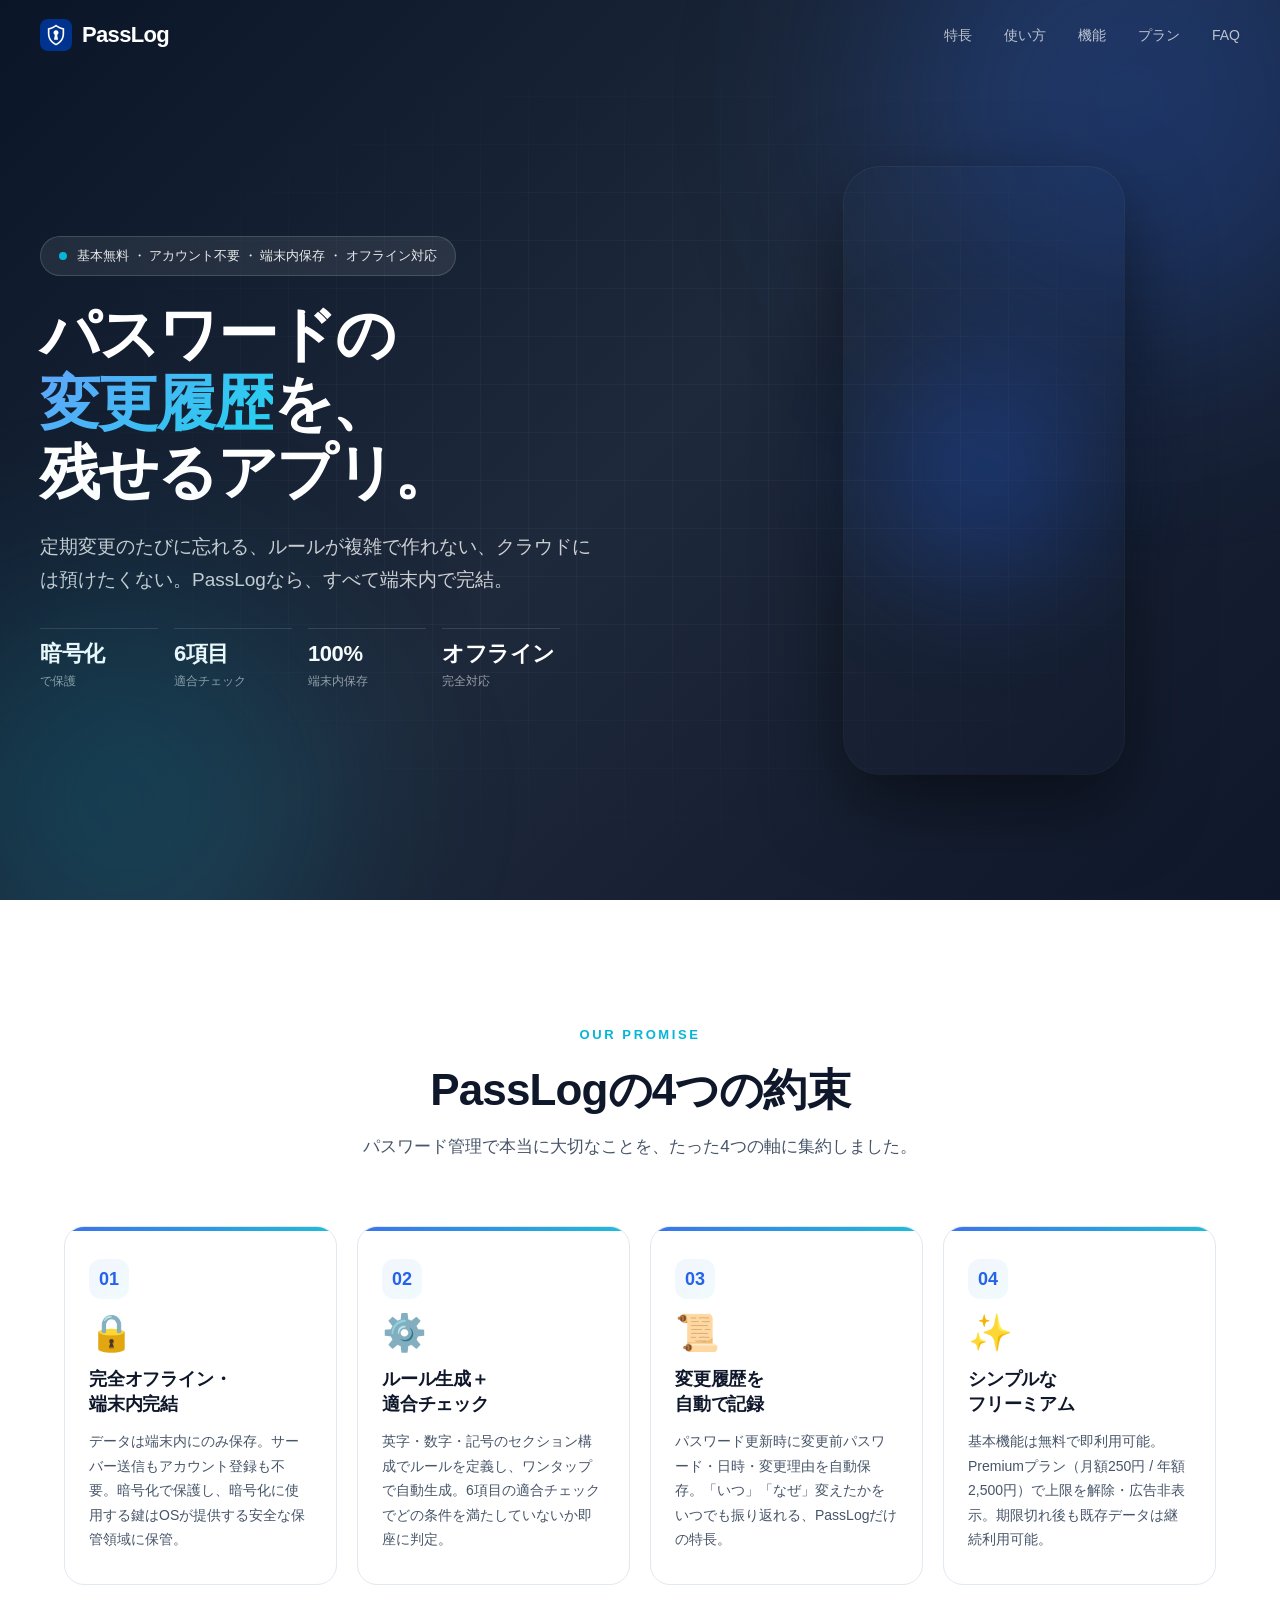
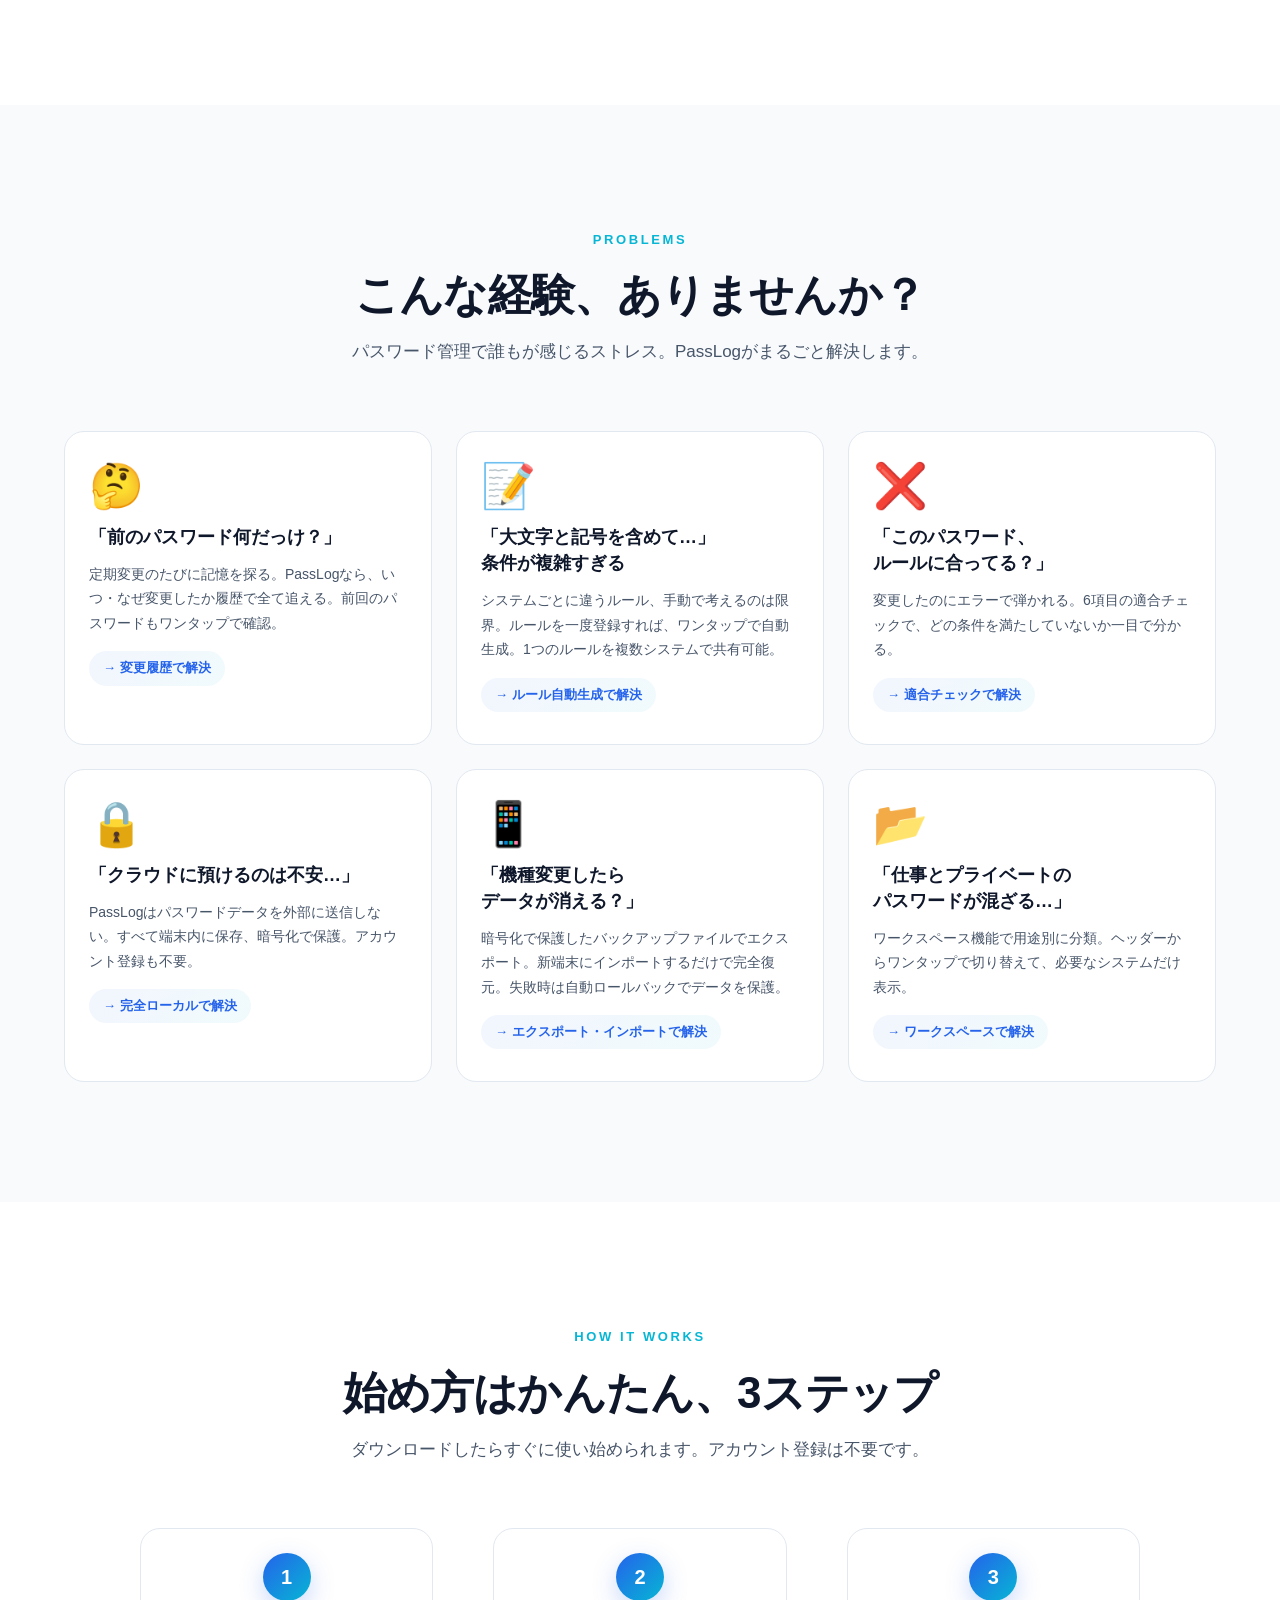
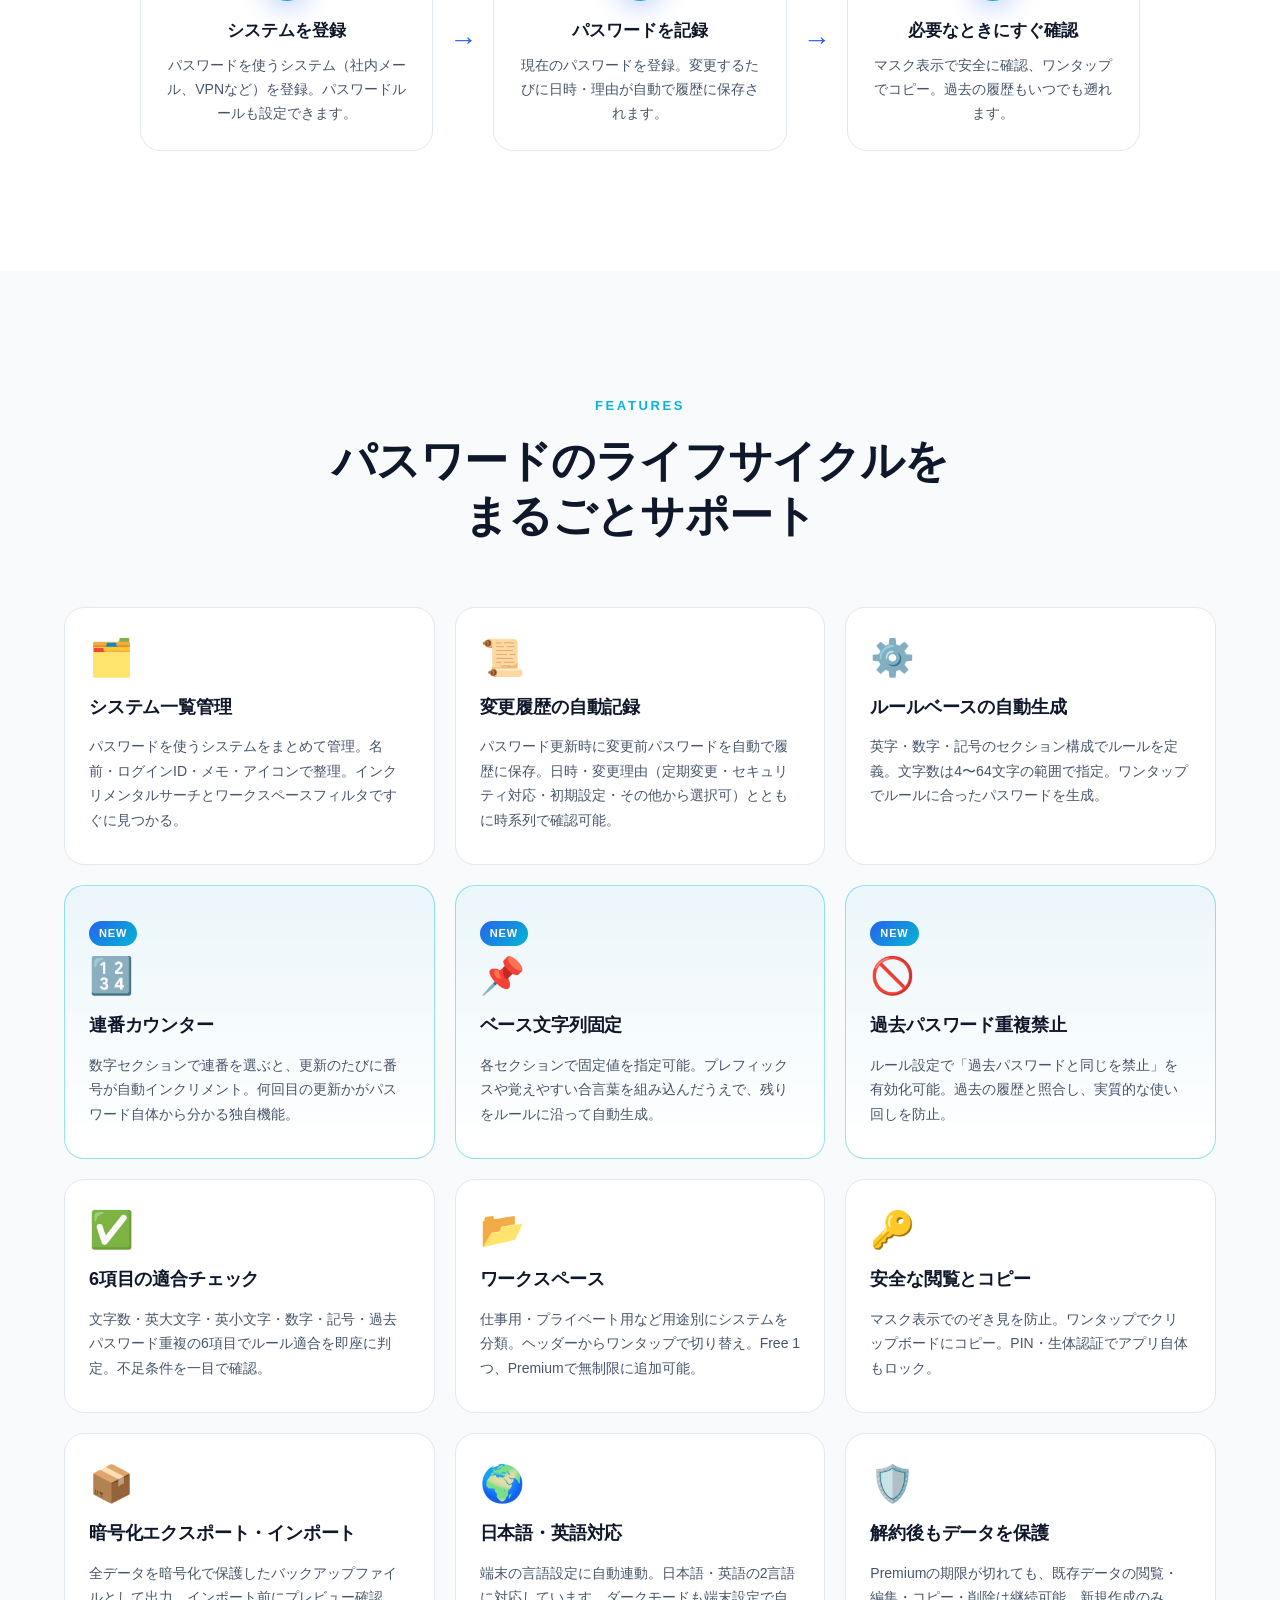
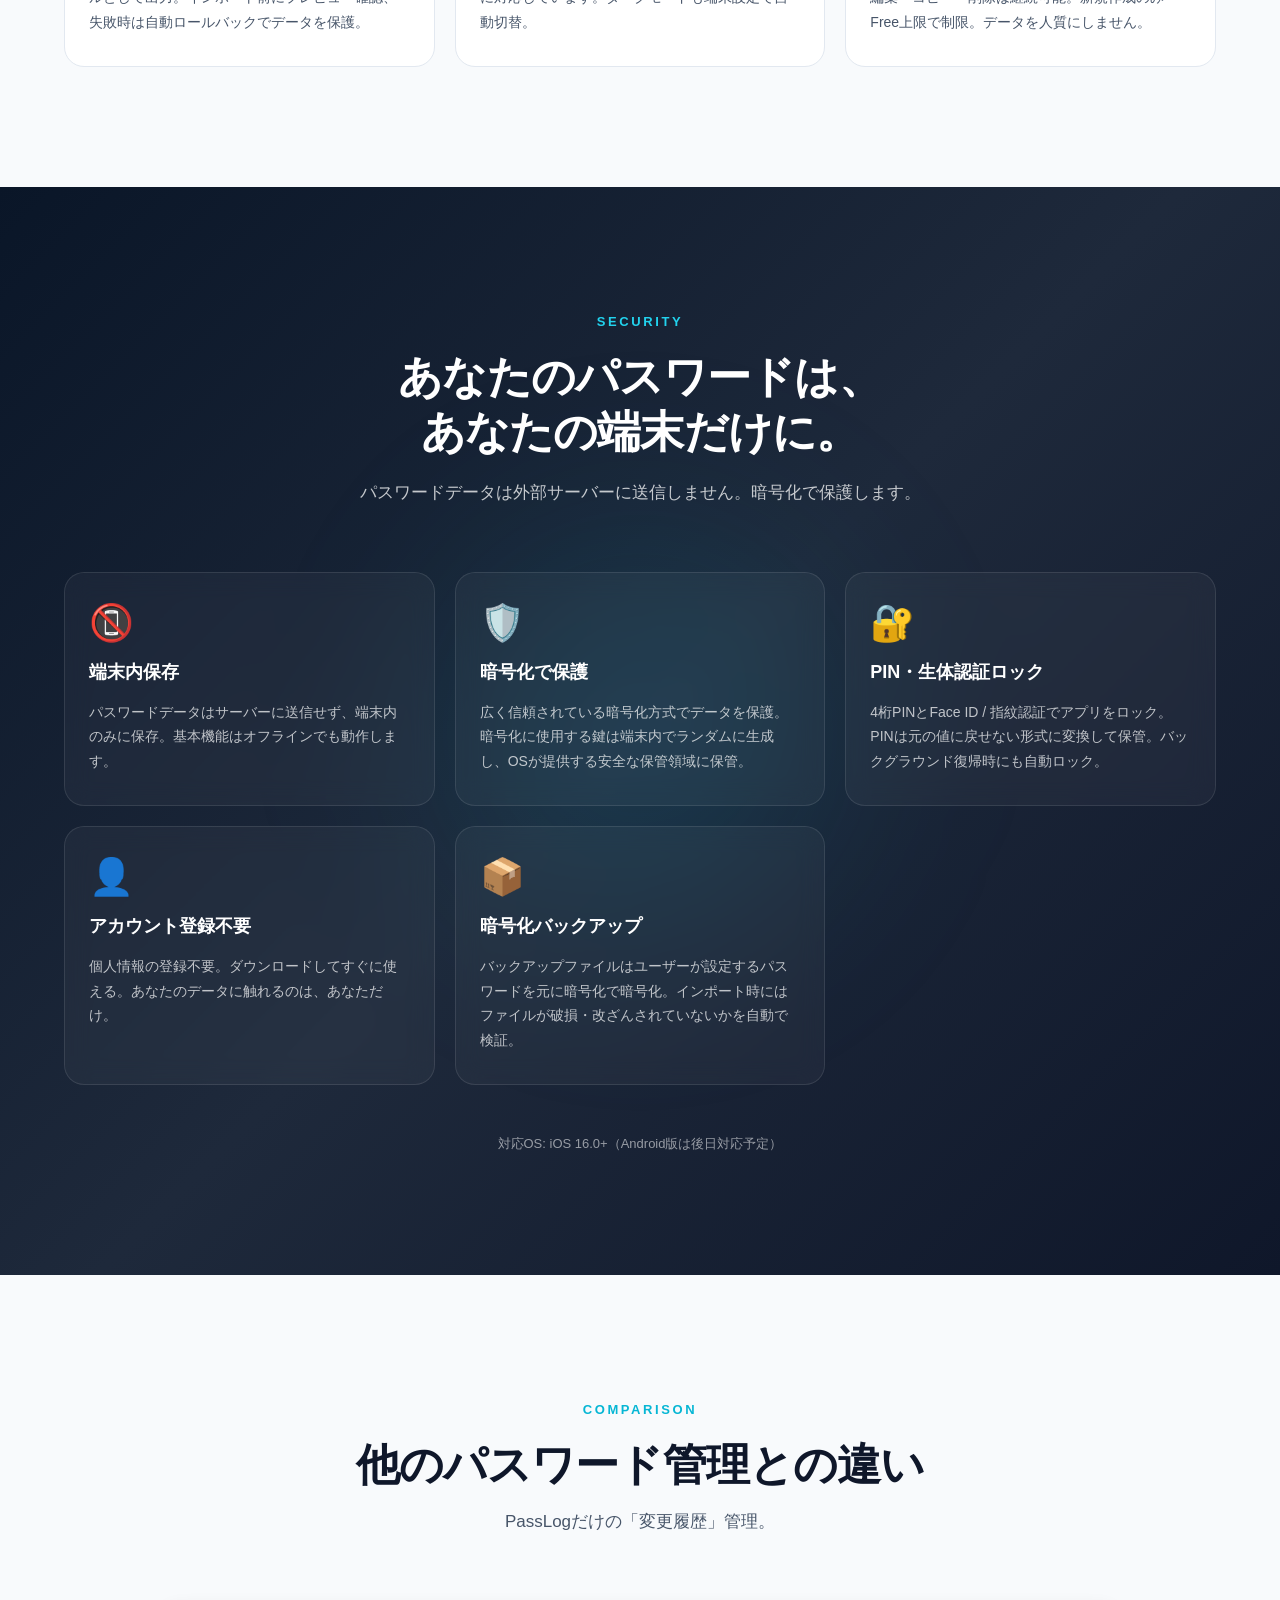
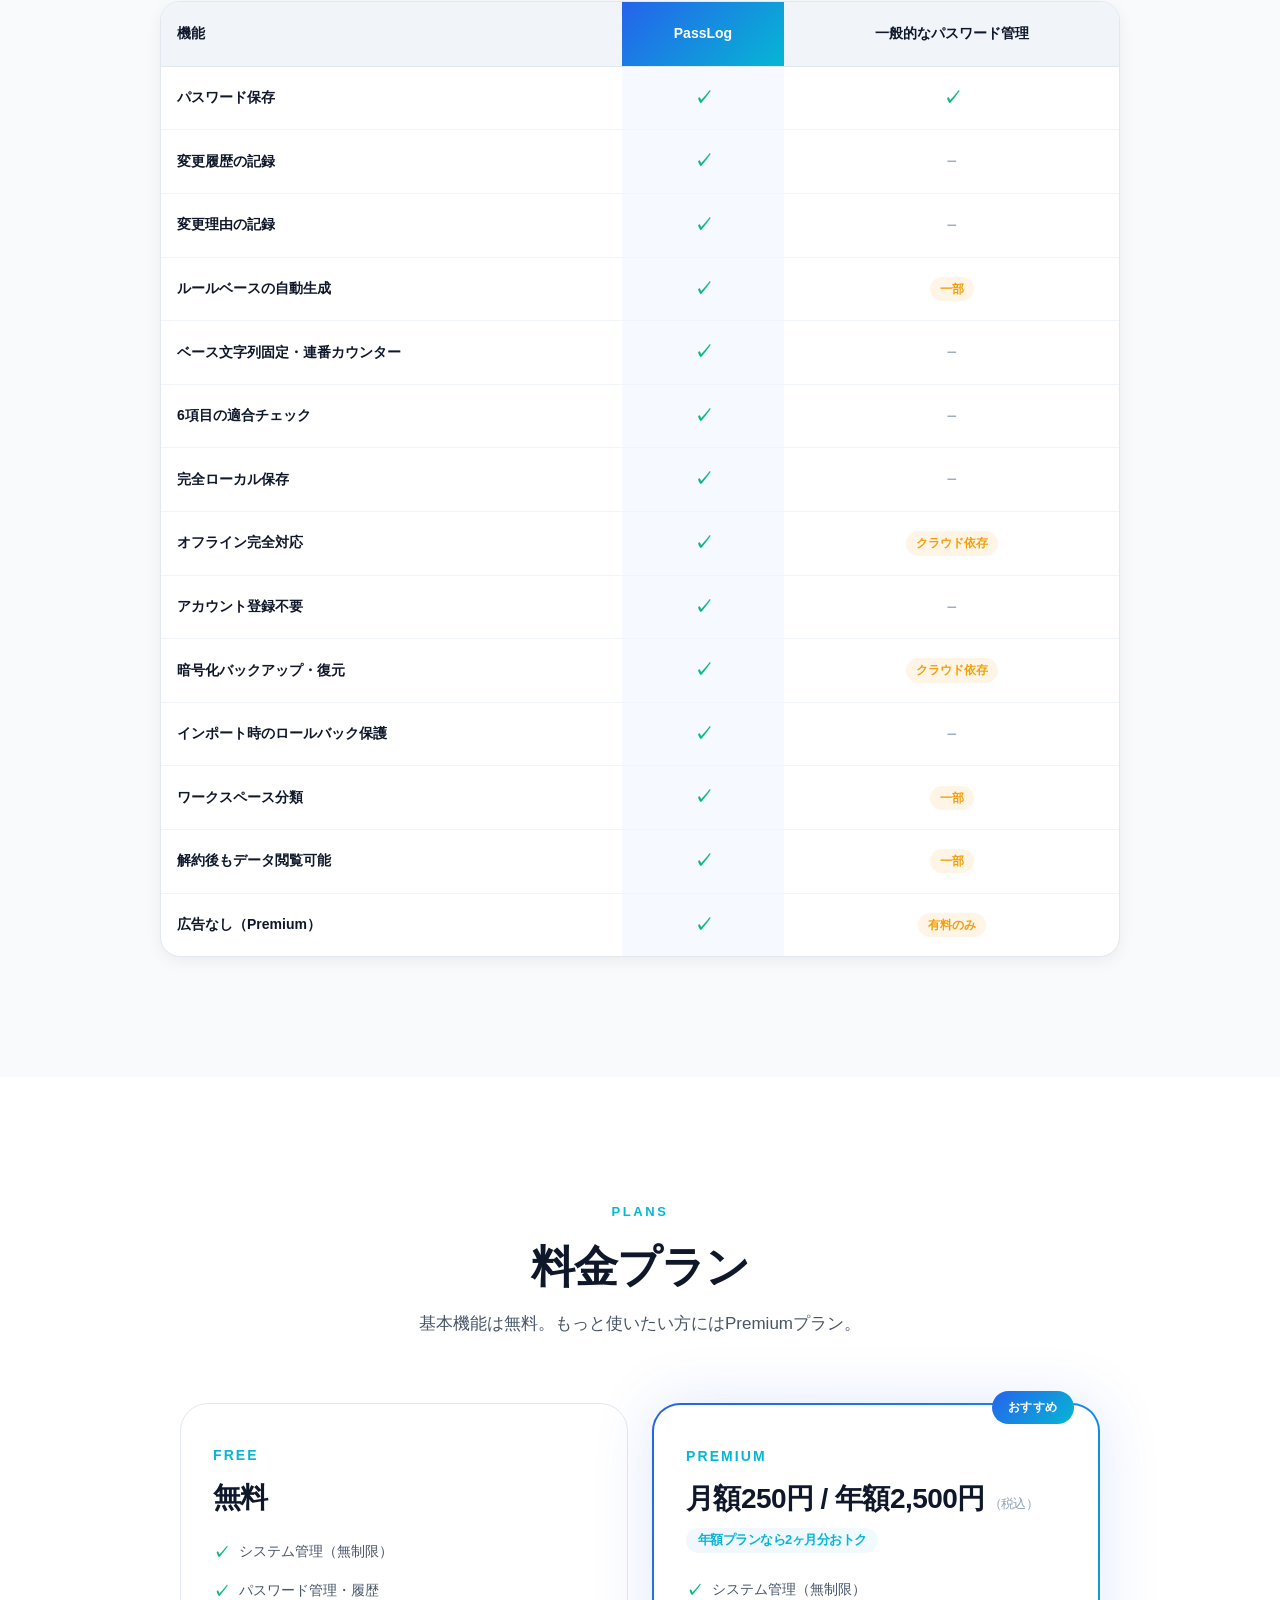
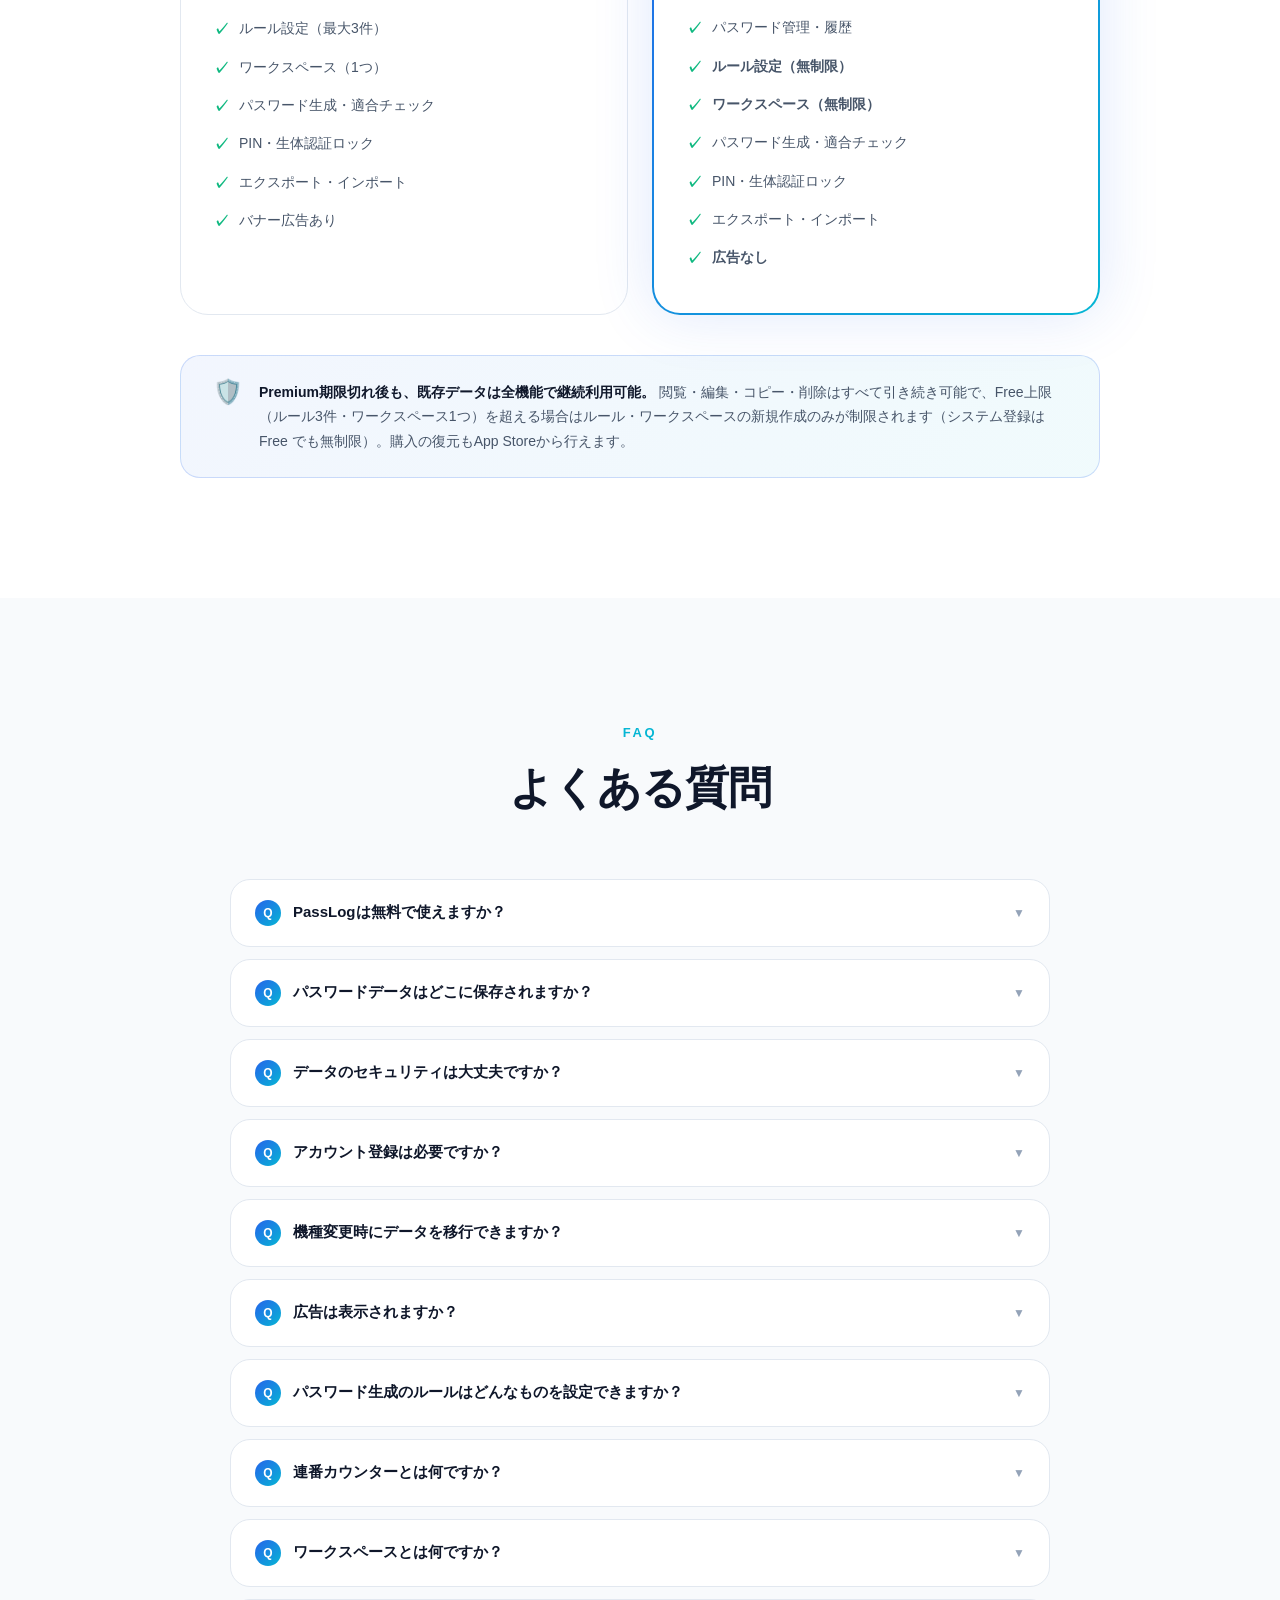
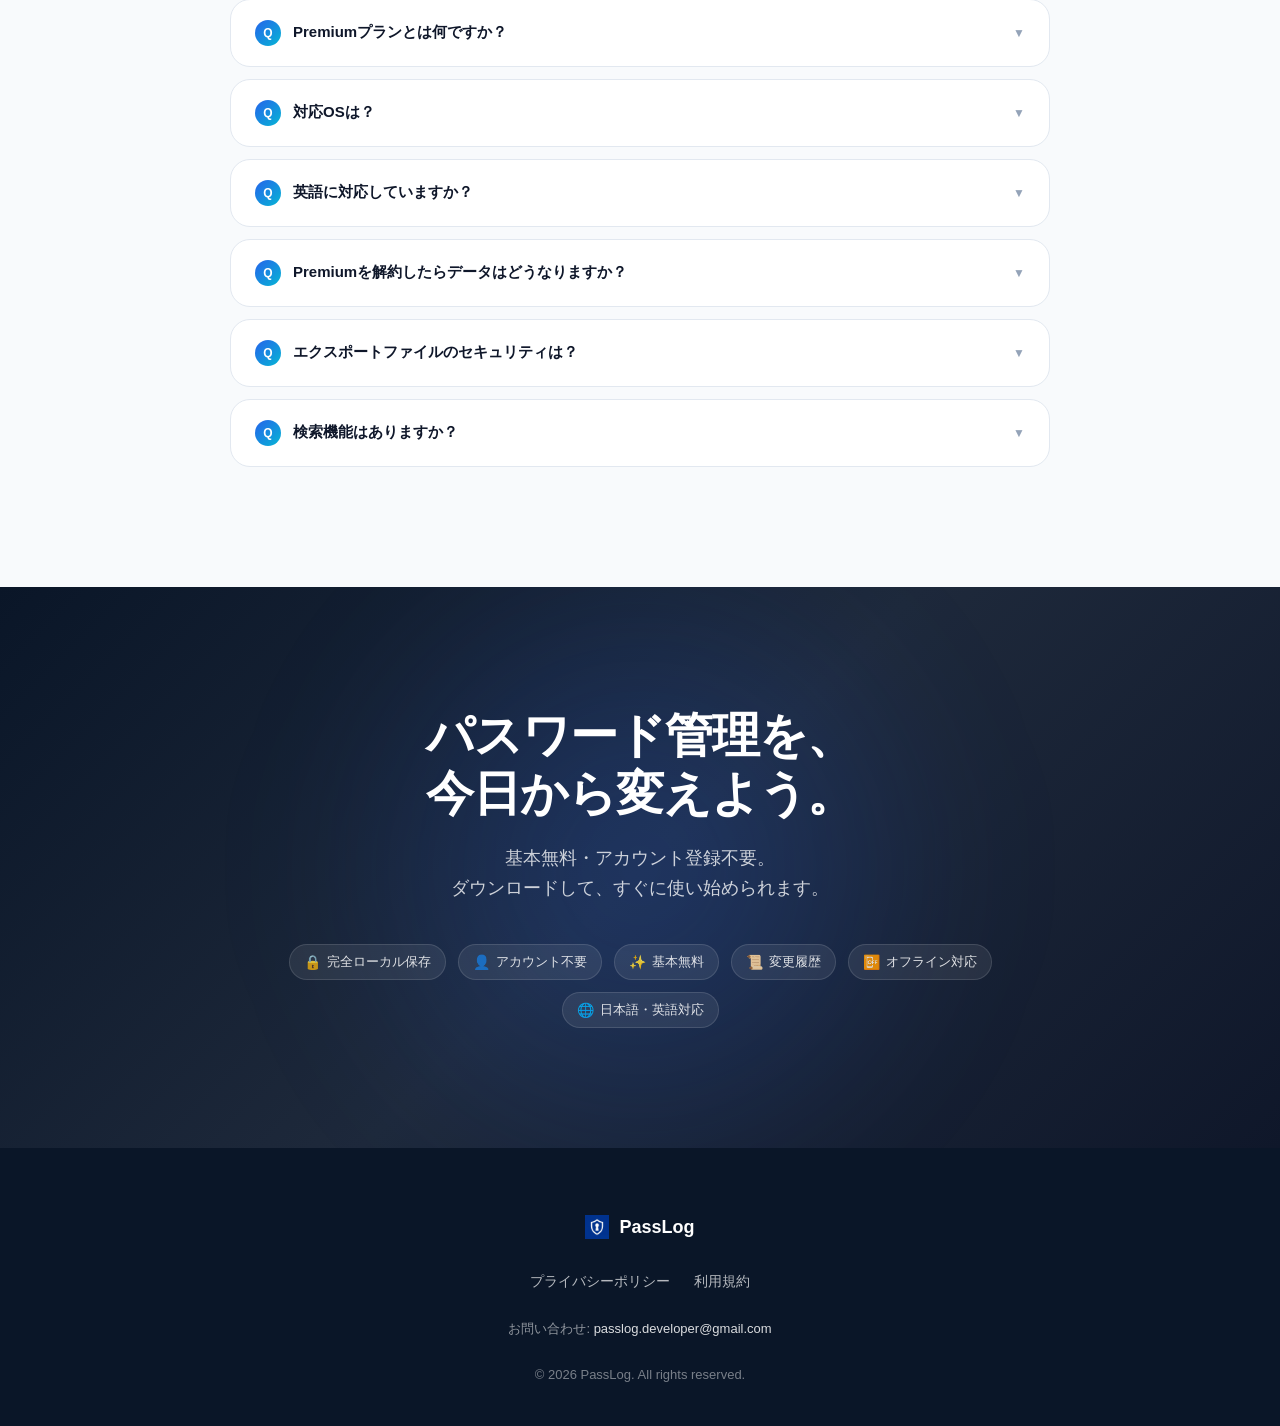
==== commit 07a9fa9b: "Add files via upload" ====
--- a/index.html
+++ b/index.html
@@ -9,17 +9,19 @@
     <link rel="icon" type="image/png" href="image/icon.png">
     <link rel="apple-touch-icon" href="image/icon.png">
 
-    <!-- Smart App Banner (iOS Safari / Google Play) -->
+    <!-- Smart App Banner (iOS Safari) -->
     <!-- TODO: ストアIDが確定したら更新 -->
     <!-- <meta name="apple-itunes-app" content="app-id=XXXXXXXXX"> -->
+    <!-- TODO: Android版リリース時に有効化
     <meta name="google-play-app" content="app-id=com.sikakou.passlog">
+    -->
 
     <!-- SEO -->
     <title>PassLog - パスワード履歴管理アプリ｜変更履歴・ルール生成・適合チェック【基本無料】</title>
     <meta name="description"
-        content="【基本無料】パスワードの変更履歴を端末内で記録・管理。ルールに沿ったパスワード自動生成・6項目の適合チェック・ワークスペース分類。完全オフライン・アカウント不要・AES-256-GCM暗号化。iOS/Android対応。">
+        content="【基本無料】パスワードの変更履歴を端末内で記録・管理。ルールに沿ったパスワード自動生成・6項目の適合チェック・ワークスペース分類。完全オフライン・アカウント不要・暗号化で保護。iOS対応（Android版は後日対応予定）。">
     <meta name="keywords"
-        content="PassLog, パスワード管理, パスワード履歴, パスワード生成, パスワードチェック, パスワード管理アプリ, 無料, セキュリティ, AES-256暗号化, ワークスペース, オフライン, 機種変更, バックアップ">
+        content="PassLog, パスワード管理, パスワード履歴, パスワード生成, パスワードチェック, パスワード管理アプリ, 無料, セキュリティ, 暗号化, ワークスペース, オフライン, 機種変更, バックアップ">
     <meta name="robots" content="index, follow">
     <meta name="author" content="PassLog">
 
@@ -35,7 +37,7 @@
     <meta property="og:type" content="website">
     <meta property="og:title" content="PassLog - パスワード履歴管理アプリ｜変更履歴・ルール生成・適合チェック【基本無料】">
     <meta property="og:description"
-        content="【基本無料】パスワードの変更履歴を端末内で記録・管理。ルールに沿った自動生成・6項目の適合チェック。完全オフライン・アカウント不要。iOS/Android対応。">
+        content="【基本無料】パスワードの変更履歴を端末内で記録・管理。ルールに沿った自動生成・6項目の適合チェック。完全オフライン・アカウント不要。iOS対応（Android版は後日対応予定）。">
     <meta property="og:url" content="https://passlog.net/">
     <meta property="og:site_name" content="PassLog">
     <meta property="og:locale" content="ja_JP">
@@ -45,7 +47,7 @@
     <!-- Twitter Card -->
     <meta name="twitter:card" content="summary_large_image">
     <meta name="twitter:title" content="PassLog - パスワード履歴管理アプリ【基本無料】">
-    <meta name="twitter:description" content="【基本無料】パスワードの変更履歴を端末内で記録・管理。ルールベース生成・適合チェック。端末内保存・アカウント不要。iOS/Android対応。">
+    <meta name="twitter:description" content="【基本無料】パスワードの変更履歴を端末内で記録・管理。ルールベース生成・適合チェック。端末内保存・アカウント不要。iOS対応（Android版は後日対応予定）。">
     <meta name="twitter:image" content="https://passlog.net/image/icon.png">
 
     <!-- Theme Color -->
@@ -61,14 +63,14 @@
         "@type": "SoftwareApplication",
         "name": "PassLog",
         "applicationCategory": "UtilitiesApplication",
-        "operatingSystem": "iOS 16.0+, Android 13.0+",
+        "operatingSystem": "iOS 16.0+",
         "offers": [
             {
                 "@type": "Offer",
                 "price": "0",
                 "priceCurrency": "JPY",
                 "name": "Free",
-                "description": "基本無料プラン（システム10件・ルール3件・ワークスペース1つまで）",
+                "description": "基本無料プラン（ルール3件・ワークスペース1つまで／システム登録は無制限）",
                 "availability": "https://schema.org/InStock"
             },
             {
@@ -109,15 +111,15 @@
             "ワークスペース（用途別のシステム分類）",
             "ルール共有（1つのルールを複数システムで参照）",
             "PIN・生体認証によるアプリロック",
-            "暗号化エクスポート・インポート（PBKDF2 600,000回反復 + AES-256-GCM）",
+            "暗号化されたバックアップファイルでのエクスポート・インポート",
             "インポート時のロールバック保護・プレビュー確認",
             "Premium期限切れ後も既存データは継続利用可能",
             "オフライン完全対応",
             "日本語・英語対応"
         ],
         "inLanguage": ["ja", "en"],
-        "softwareVersion": "4.0.0",
-        "datePublished": "2026-04-23",
+        "softwareVersion": "1.0.0",
+        "datePublished": "2026-04-28",
         "screenshot": "https://passlog.net/image/list.png",
         "author": {
             "@type": "Organization",
@@ -165,7 +167,7 @@
                 "name": "PassLogは無料で使えますか？",
                 "acceptedAnswer": {
                     "@type": "Answer",
-                    "text": "はい、基本機能は無料でお使いいただけます。システム10件・ルール3件・ワークスペース1つまで無料で管理できます。Premiumプラン（月額250円 / 年額2,500円）にアップグレードすると、すべて無制限になり広告も非表示になります。"
+                    "text": "はい、基本機能は無料でお使いいただけます。システム登録は無制限、ルール3件・ワークスペース1つまで無料で管理できます。Premiumプラン（月額250円 / 年額2,500円）にアップグレードすると、ルール・ワークスペースも無制限になり広告も非表示になります。"
                 }
             },
             {
@@ -173,7 +175,7 @@
                 "name": "パスワードデータはどこに保存されますか？",
                 "acceptedAnswer": {
                     "@type": "Answer",
-                    "text": "すべて端末内にローカル保存されます。サーバーに送信されることは一切ありません。パスワードデータはAES-256-GCM暗号化で保護され、暗号鍵はiOS Keychain / Android Keystoreに安全に保管されます。"
+                    "text": "すべて端末内にローカル保存されます。サーバーに送信されることは一切ありません。パスワードデータは暗号化で保護され、暗号化に使用する鍵はOSが提供する安全な保管領域に保管されます。"
                 }
             },
             {
@@ -181,7 +183,7 @@
                 "name": "データのセキュリティは大丈夫ですか？",
                 "acceptedAnswer": {
                     "@type": "Answer",
-                    "text": "パスワードデータはAES-256-GCM暗号化で端末内に保存されます。暗号鍵は256bitランダム生成、iOS Keychain / Android Keystoreに保管。PINはソルト付きSHA-256ハッシュで安全に保管されます。エクスポートファイルはPBKDF2（600,000回反復）で鍵導出しAES-256-GCMで暗号化。インターネットへの送信は一切行いません。アプリはPIN・生体認証（Face ID / 指紋認証）でロックでき、バックグラウンド復帰時にも自動ロックされます。"
+                    "text": "パスワードデータは暗号化で端末内に保存されます。暗号化に使用する鍵は端末内でランダムに生成し、OSが提供する安全な保管領域に保管。PINは元の値に戻せない形式に変換して安全に保管されます。バックアップファイルもユーザーが設定するパスワードを元に暗号化で暗号化。インターネットへの送信は一切行いません。アプリはPIN・生体認証（Face ID / 指紋認証）でロックでき、バックグラウンド復帰時にも自動ロックされます。"
                 }
             },
             {
@@ -197,7 +199,7 @@
                 "name": "機種変更時にデータを移行できますか？",
                 "acceptedAnswer": {
                     "@type": "Answer",
-                    "text": "はい、エクスポート機能でPBKDF2鍵導出+AES-256-GCM暗号化したファイル（.passlog形式）を出力し、新しい端末でインポートできます。エクスポートファイルはパスワードで保護されます。インポートは完全置き換え方式で、プレビュー画面でデータ概要を確認後に実行。インポート失敗時は自動ロールバックでデータが保護されます。"
+                    "text": "はい、エクスポート機能で暗号化されたバックアップファイルを出力し、新しい端末でインポートできます。バックアップファイルはユーザーが設定するパスワードで保護されます。インポートは完全置き換え方式で、プレビュー画面でデータ概要を確認後に実行。インポート失敗時は自動ロールバックでデータが保護されます。"
                 }
             },
             {
@@ -229,7 +231,7 @@
                 "name": "Premiumプランとは何ですか？",
                 "acceptedAnswer": {
                     "@type": "Answer",
-                    "text": "月額250円または年額2,500円のサブスクリプションです。システム数・ルール数・ワークスペース数が無制限になり、広告も非表示になります。App Store / Google Play経由で購入でき、いつでもキャンセルできます。「購入を復元」で既に購入済みのサブスクリプションも復元可能です。期限切れ後もFreeプランとして継続利用でき、既存データの閲覧・編集・コピー・削除は引き続き可能です。"
+                    "text": "月額250円または年額2,500円のサブスクリプションです。システム数・ルール数・ワークスペース数が無制限になり、広告も非表示になります。App Store経由で購入でき、いつでもキャンセルできます。「購入を復元」で既に購入済みのサブスクリプションも復元可能です。期限切れ後もFreeプランとして継続利用でき、既存データの閲覧・編集・コピー・削除は引き続き可能です。"
                 }
             },
             {
@@ -245,7 +247,7 @@
                 "name": "対応OSは？",
                 "acceptedAnswer": {
                     "@type": "Answer",
-                    "text": "iOS 16以上、Android 13以上に対応しています。"
+                    "text": "iOS 16以上に対応しています。Android版は後日対応予定です。"
                 }
             },
             {
@@ -261,7 +263,7 @@
                 "name": "Premiumを解約したらデータはどうなりますか？",
                 "acceptedAnswer": {
                     "@type": "Answer",
-                    "text": "解約後もFreeプランとして継続利用できます。既存のシステム・ルール・ワークスペースの閲覧・編集・コピー・削除は引き続き可能です。Freeティアの上限（システム10件・ルール3件・ワークスペース1つ）を超えている場合は、新規作成のみ制限されます。データを人質にすることはありません。"
+                    "text": "解約後もFreeプランとして継続利用できます。既存のシステム・ルール・ワークスペースの閲覧・編集・コピー・削除は引き続き可能です。Freeティアの上限（ルール3件・ワークスペース1つ）を超えている場合は、新規作成のみ制限されます（システム登録は Free でも無制限のため影響なし）。データを人質にすることはありません。"
                 }
             },
             {
@@ -269,7 +271,7 @@
                 "name": "エクスポートファイルのセキュリティは？",
                 "acceptedAnswer": {
                     "@type": "Answer",
-                    "text": "エクスポートファイル（.passlog形式）は、PBKDF2（600,000回反復）で鍵導出し、AES-256-GCMで暗号化されます。ユーザーが設定したパスワード（8文字以上）で保護され、SHA-256チェックサムでデータ整合性も検証されます。デバイス固有の暗号鍵はファイルに含まれないため、安全に共有できます。"
+                    "text": "バックアップファイルは、ユーザーが設定したパスワード（8文字以上）を元に暗号化で暗号化されます。インポート時にはファイルが破損・改ざんされていないかを自動で検証します。端末内に保管している暗号鍵はファイルに含まれないため、安全に共有できます。"
                 }
             },
             {
@@ -383,7 +385,7 @@
                         残せるアプリ。
                     </h1>
                     <p class="hero-subtitle">定期変更のたびに忘れる、ルールが複雑で作れない、クラウドには預けたくない。PassLogなら、すべて端末内で完結。</p>
-                    <!-- リリース前のためストアバッジは非表示（リリース時に復元）
+                    <!-- リリース前のためストアバッジは非表示（iOS版リリース時にApp Storeバッジから復元 / Google PlayバッジはAndroid版リリース時に有効化）
                     <div class="hero-actions">
                         <div class="store-badges">
                             <a href="#" class="store-badge" target="_blank" rel="noopener" aria-label="App Storeでダウンロード">
@@ -397,8 +399,8 @@
                     -->
                     <div class="hero-stats">
                         <div class="hero-stat">
-                            <div class="hero-stat-value">AES-256</div>
-                            <div class="hero-stat-label">GCM暗号化</div>
+                            <div class="hero-stat-value">暗号化</div>
+                            <div class="hero-stat-label">で保護</div>
                         </div>
                         <div class="hero-stat">
                             <div class="hero-stat-value">6項目</div>
@@ -445,7 +447,7 @@
                         <span class="pillar-num">01</span>
                         <div class="pillar-icon" aria-hidden="true">&#x1F512;</div>
                         <h3>完全オフライン・<br>端末内完結</h3>
-                        <p>データは端末内にのみ保存。サーバー送信もアカウント登録も不要。AES-256-GCMで暗号化、暗号鍵はOSのセキュアストレージに保管。</p>
+                        <p>データは端末内にのみ保存。サーバー送信もアカウント登録も不要。暗号化で保護し、暗号化に使用する鍵はOSが提供する安全な保管領域に保管。</p>
                     </div>
                     <div class="pillar-card animate-on-scroll">
                         <span class="pillar-num">02</span>
@@ -501,13 +503,13 @@
                     <div class="scene-card animate-on-scroll">
                         <span class="scene-emoji" aria-hidden="true">&#x1F512;</span>
                         <h3>「クラウドに預けるのは不安…」</h3>
-                        <p>PassLogはパスワードデータを外部に送信しない。すべて端末内に保存、AES-256-GCM暗号化。アカウント登録も不要。</p>
+                        <p>PassLogはパスワードデータを外部に送信しない。すべて端末内に保存、暗号化で保護。アカウント登録も不要。</p>
                         <span class="scene-arrow" aria-hidden="true">&#x2192; 完全ローカルで解決</span>
                     </div>
                     <div class="scene-card animate-on-scroll">
                         <span class="scene-emoji" aria-hidden="true">&#x1F4F1;</span>
                         <h3>「機種変更したら<br>データが消える？」</h3>
-                        <p>PBKDF2鍵導出+AES-256-GCM暗号化でエクスポート。新端末にインポートするだけで完全復元。失敗時は自動ロールバックでデータを保護。</p>
+                        <p>暗号化で保護したバックアップファイルでエクスポート。新端末にインポートするだけで完全復元。失敗時は自動ロールバックでデータを保護。</p>
                         <span class="scene-arrow" aria-hidden="true">&#x2192; エクスポート・インポートで解決</span>
                     </div>
                     <div class="scene-card animate-on-scroll">
@@ -619,7 +621,7 @@
                     <div class="feature-card animate-on-scroll">
                         <div class="feature-icon-wrap" aria-hidden="true">&#x1F4E6;</div>
                         <h3>暗号化エクスポート・インポート</h3>
-                        <p>全データをPBKDF2鍵導出+AES-256-GCM暗号化ファイル（.passlog形式）でバックアップ。インポート前にプレビュー確認、失敗時は自動ロールバックでデータを保護。</p>
+                        <p>全データを暗号化で保護したバックアップファイルとして出力。インポート前にプレビュー確認、失敗時は自動ロールバックでデータを保護。</p>
                     </div>
                     <div class="feature-card animate-on-scroll">
                         <div class="feature-icon-wrap" aria-hidden="true">&#x1F30D;</div>
@@ -643,7 +645,7 @@
                 <div class="security-header">
                     <span class="section-label" lang="en" style="color: var(--accent-light);">SECURITY</span>
                     <h2 class="security-title">あなたのパスワードは、<br>あなたの端末だけに。</h2>
-                    <p class="security-desc">パスワードデータは外部サーバーに送信しません。AES-256-GCM暗号化で保護します。</p>
+                    <p class="security-desc">パスワードデータは外部サーバーに送信しません。暗号化で保護します。</p>
                 </div>
             </div>
             <div class="security-grid">
@@ -654,13 +656,13 @@
                 </div>
                 <div class="security-card animate-on-scroll">
                     <div class="security-icon" aria-hidden="true">&#x1F6E1;&#xFE0F;</div>
-                    <h3>AES-256-GCM暗号化</h3>
-                    <p>広く信頼されている暗号化方式でデータを保護。暗号鍵は256bitランダム生成、iOS Keychain / Android Keystoreに安全に保管。</p>
+                    <h3>暗号化で保護</h3>
+                    <p>広く信頼されている暗号化方式でデータを保護。暗号化に使用する鍵は端末内でランダムに生成し、OSが提供する安全な保管領域に保管。</p>
                 </div>
                 <div class="security-card animate-on-scroll">
                     <div class="security-icon" aria-hidden="true">&#x1F510;</div>
                     <h3>PIN・生体認証ロック</h3>
-                    <p>4桁PINとFace ID / 指紋認証でアプリをロック。PINはソルト付きSHA-256ハッシュで保管。バックグラウンド復帰時にも自動ロック。</p>
+                    <p>4桁PINとFace ID / 指紋認証でアプリをロック。PINは元の値に戻せない形式に変換して保管。バックグラウンド復帰時にも自動ロック。</p>
                 </div>
                 <div class="security-card animate-on-scroll">
                     <div class="security-icon" aria-hidden="true">&#x1F464;</div>
@@ -670,10 +672,10 @@
                 <div class="security-card animate-on-scroll">
                     <div class="security-icon" aria-hidden="true">&#x1F4E6;</div>
                     <h3>暗号化バックアップ</h3>
-                    <p>エクスポートファイルはPBKDF2（600,000回反復）で鍵導出し、AES-256-GCMで暗号化。SHA-256チェックサムでデータ整合性も検証。</p>
-                </div>
-            </div>
-            <p class="security-note">対応OS: iOS 16.0+ / Android 13.0+</p>
+                    <p>バックアップファイルはユーザーが設定するパスワードを元に暗号化で暗号化。インポート時にはファイルが破損・改ざんされていないかを自動で検証。</p>
+                </div>
+            </div>
+            <p class="security-note">対応OS: iOS 16.0+（Android版は後日対応予定）</p>
         </section>
 
         <!-- ========================
@@ -787,7 +789,7 @@
                         <div class="plan-name">Free</div>
                         <div class="plan-price">無料</div>
                         <ul class="plan-features">
-                            <li><span class="plan-check">&#x2713;</span> システム管理（最大10件）</li>
+                            <li><span class="plan-check">&#x2713;</span> システム管理（無制限）</li>
                             <li><span class="plan-check">&#x2713;</span> パスワード管理・履歴</li>
                             <li><span class="plan-check">&#x2713;</span> ルール設定（最大3件）</li>
                             <li><span class="plan-check">&#x2713;</span> ワークスペース（1つ）</li>
@@ -805,7 +807,7 @@
                             <span class="plan-price-highlight">年額プランなら2ヶ月分おトク</span>
                         </div>
                         <ul class="plan-features">
-                            <li><span class="plan-check">&#x2713;</span> <strong>システム管理（無制限）</strong></li>
+                            <li><span class="plan-check">&#x2713;</span> システム管理（無制限）</li>
                             <li><span class="plan-check">&#x2713;</span> パスワード管理・履歴</li>
                             <li><span class="plan-check">&#x2713;</span> <strong>ルール設定（無制限）</strong></li>
                             <li><span class="plan-check">&#x2713;</span> <strong>ワークスペース（無制限）</strong></li>
@@ -820,8 +822,8 @@
                     <span class="plans-notice-icon" aria-hidden="true">&#x1F6E1;&#xFE0F;</span>
                     <div class="plans-notice-body">
                         <strong>Premium期限切れ後も、既存データは全機能で継続利用可能。</strong>
-                        閲覧・編集・コピー・削除はすべて引き続き可能で、Free上限（システム10件・ルール3件・ワークスペース1つ）を超える場合は新規作成のみが制限されます。購入の復元もApp Store /
-                        Google Playから行えます。
+                        閲覧・編集・コピー・削除はすべて引き続き可能で、Free上限（ルール3件・ワークスペース1つ）を超える場合はルール・ワークスペースの新規作成のみが制限されます（システム登録は Free でも無制限）。購入の復元もApp
+                        Storeから行えます。
                     </div>
                 </div>
             </div>
@@ -847,8 +849,8 @@
                         </div>
                         <div class="faq-answer" aria-hidden="true">
                             <div class="faq-answer-inner">
-                                はい、基本機能は無料でお使いいただけます。システム10件・ルール3件・ワークスペース1つまで無料で管理できます。Premiumプラン（月額250円 /
-                                年額2,500円）にアップグレードすると、すべて無制限になり広告も非表示になります。
+                                はい、基本機能は無料でお使いいただけます。システム登録は無制限、ルール3件・ワークスペース1つまで無料で管理できます。Premiumプラン（月額250円 /
+                                年額2,500円）にアップグレードすると、ルール・ワークスペースも無制限になり広告も非表示になります。
                             </div>
                         </div>
                     </div>
@@ -862,8 +864,7 @@
                         </div>
                         <div class="faq-answer" aria-hidden="true">
                             <div class="faq-answer-inner">
-                                すべて端末内にローカル保存されます。サーバーに送信されることは一切ありません。パスワードデータはAES-256-GCM暗号化で保護され、暗号鍵はiOS Keychain /
-                                Android Keystoreに安全に保管されます。
+                                すべて端末内にローカル保存されます。サーバーに送信されることは一切ありません。パスワードデータは暗号化で保護され、暗号化に使用する鍵はOSが提供する安全な保管領域に保管されます。
                             </div>
                         </div>
                     </div>
@@ -877,8 +878,7 @@
                         </div>
                         <div class="faq-answer" aria-hidden="true">
                             <div class="faq-answer-inner">
-                                パスワードデータはAES-256-GCM暗号化で端末内に保存されます。暗号鍵は256bitランダム生成、iOS Keychain / Android
-                                Keystoreに保管。PINはソルト付きSHA-256ハッシュで安全に保管されます。エクスポートファイルはPBKDF2（600,000回反復）で鍵導出しAES-256-GCMで暗号化。インターネットへの送信は一切行いません。アプリはPIN・生体認証（Face
+                                パスワードデータは暗号化で端末内に保存されます。暗号化に使用する鍵は端末内でランダムに生成し、OSが提供する安全な保管領域に保管。PINは元の値に戻せない形式に変換して安全に保管されます。バックアップファイルもユーザーが設定するパスワードを元に暗号化で暗号化。インターネットへの送信は一切行いません。アプリはPIN・生体認証（Face
                                 ID / 指紋認証）でロックでき、バックグラウンド復帰時にも自動ロックされます。
                             </div>
                         </div>
@@ -907,7 +907,7 @@
                         </div>
                         <div class="faq-answer" aria-hidden="true">
                             <div class="faq-answer-inner">
-                                はい、エクスポート機能でPBKDF2鍵導出+AES-256-GCM暗号化したファイル（.passlog形式）を出力し、新しい端末でインポートできます。エクスポートファイルはパスワードで保護されます。インポートは完全置き換え方式で、プレビュー画面でデータ概要（システム数・履歴数・ルール数）を確認後に実行。インポート失敗時は自動ロールバックでデータが保護されます。
+                                はい、エクスポート機能で暗号化されたバックアップファイルを出力し、新しい端末でインポートできます。バックアップファイルはユーザーが設定するパスワードで保護されます。インポートは完全置き換え方式で、プレビュー画面でデータ概要（システム数・履歴数・ルール数）を確認後に実行。インポート失敗時は自動ロールバックでデータが保護されます。
                             </div>
                         </div>
                     </div>
@@ -979,8 +979,8 @@
                         </div>
                         <div class="faq-answer" aria-hidden="true">
                             <div class="faq-answer-inner">
-                                月額250円または年額2,500円のサブスクリプションです。システム数・ルール数・ワークスペース数が無制限になり、広告も非表示になります。App Store / Google
-                                Play経由で購入でき、いつでもキャンセルできます。「購入を復元」で既に購入済みのサブスクリプションも復元可能です。期限切れ後もFreeプランとして継続利用でき、既存データの閲覧・編集・コピー・削除は引き続き可能です。
+                                月額250円または年額2,500円のサブスクリプションです。システム数・ルール数・ワークスペース数が無制限になり、広告も非表示になります。App
+                                Store経由で購入でき、いつでもキャンセルできます。「購入を復元」で既に購入済みのサブスクリプションも復元可能です。期限切れ後もFreeプランとして継続利用でき、既存データの閲覧・編集・コピー・削除は引き続き可能です。
                             </div>
                         </div>
                     </div>
@@ -994,7 +994,7 @@
                         </div>
                         <div class="faq-answer" aria-hidden="true">
                             <div class="faq-answer-inner">
-                                iOS 16以上、Android 13以上に対応しています。
+                                iOS 16以上に対応しています。Android版は後日対応予定です。
                             </div>
                         </div>
                     </div>
@@ -1022,7 +1022,7 @@
                         </div>
                         <div class="faq-answer" aria-hidden="true">
                             <div class="faq-answer-inner">
-                                解約後もFreeプランとして継続利用できます。既存のシステム・ルール・ワークスペースの閲覧・編集・コピー・削除は引き続き可能です。Freeティアの上限（システム10件・ルール3件・ワークスペース1つ）を超えている場合は、新規作成のみ制限されます。データを人質にすることはありません。
+                                解約後もFreeプランとして継続利用できます。既存のシステム・ルール・ワークスペースの閲覧・編集・コピー・削除は引き続き可能です。Freeティアの上限（ルール3件・ワークスペース1つ）を超えている場合は、新規作成のみ制限されます（システム登録は Free でも無制限のため影響なし）。データを人質にすることはありません。
                             </div>
                         </div>
                     </div>
@@ -1036,7 +1036,7 @@
                         </div>
                         <div class="faq-answer" aria-hidden="true">
                             <div class="faq-answer-inner">
-                                エクスポートファイル（.passlog形式）は、PBKDF2（600,000回反復）で鍵導出し、AES-256-GCMで暗号化されます。ユーザーが設定したパスワード（8文字以上）で保護され、SHA-256チェックサムでデータ整合性も検証されます。デバイス固有の暗号鍵はファイルに含まれないため、安全に共有できます。
+                                バックアップファイルは、ユーザーが設定したパスワード（8文字以上）を元に暗号化で暗号化されます。インポート時にはファイルが破損・改ざんされていないかを自動で検証します。端末内に保管している暗号鍵はファイルに含まれないため、安全に共有できます。
                             </div>
                         </div>
                     </div>
@@ -1065,7 +1065,7 @@
             <div class="cta-content">
                 <h2 class="cta-title">パスワード管理を、<br>今日から変えよう。</h2>
                 <p class="cta-desc">基本無料・アカウント登録不要。<br>ダウンロードして、すぐに使い始められます。</p>
-                <!-- リリース前のためストアバッジは非表示（リリース時に復元）
+                <!-- リリース前のためストアバッジは非表示（iOS版リリース時にApp Storeバッジから復元 / Google PlayバッジはAndroid版リリース時に有効化）
                 <div class="cta-buttons">
                     <a href="#" class="store-badge" target="_blank" rel="noopener" aria-label="App Storeでダウンロード">
                         <img src="image/ios-badge.svg" alt="App Storeからダウンロード" height="56" loading="lazy">
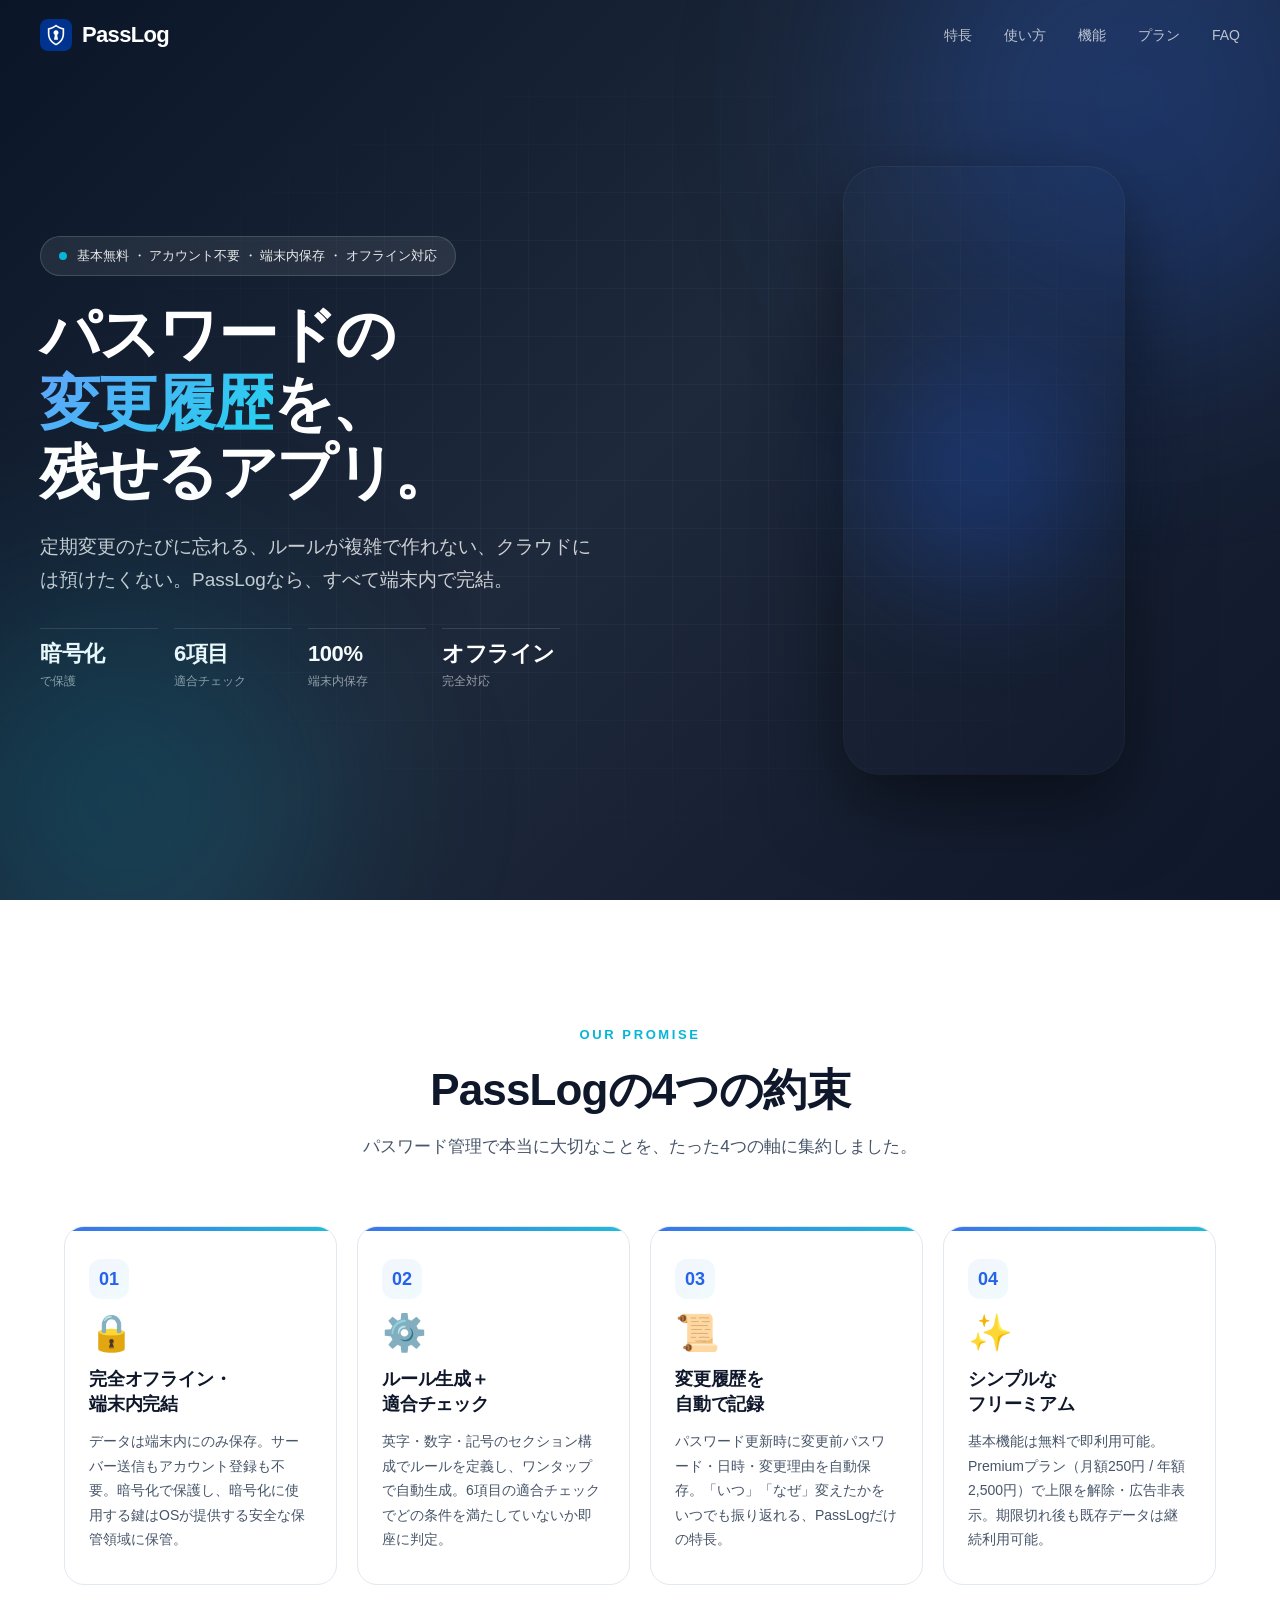
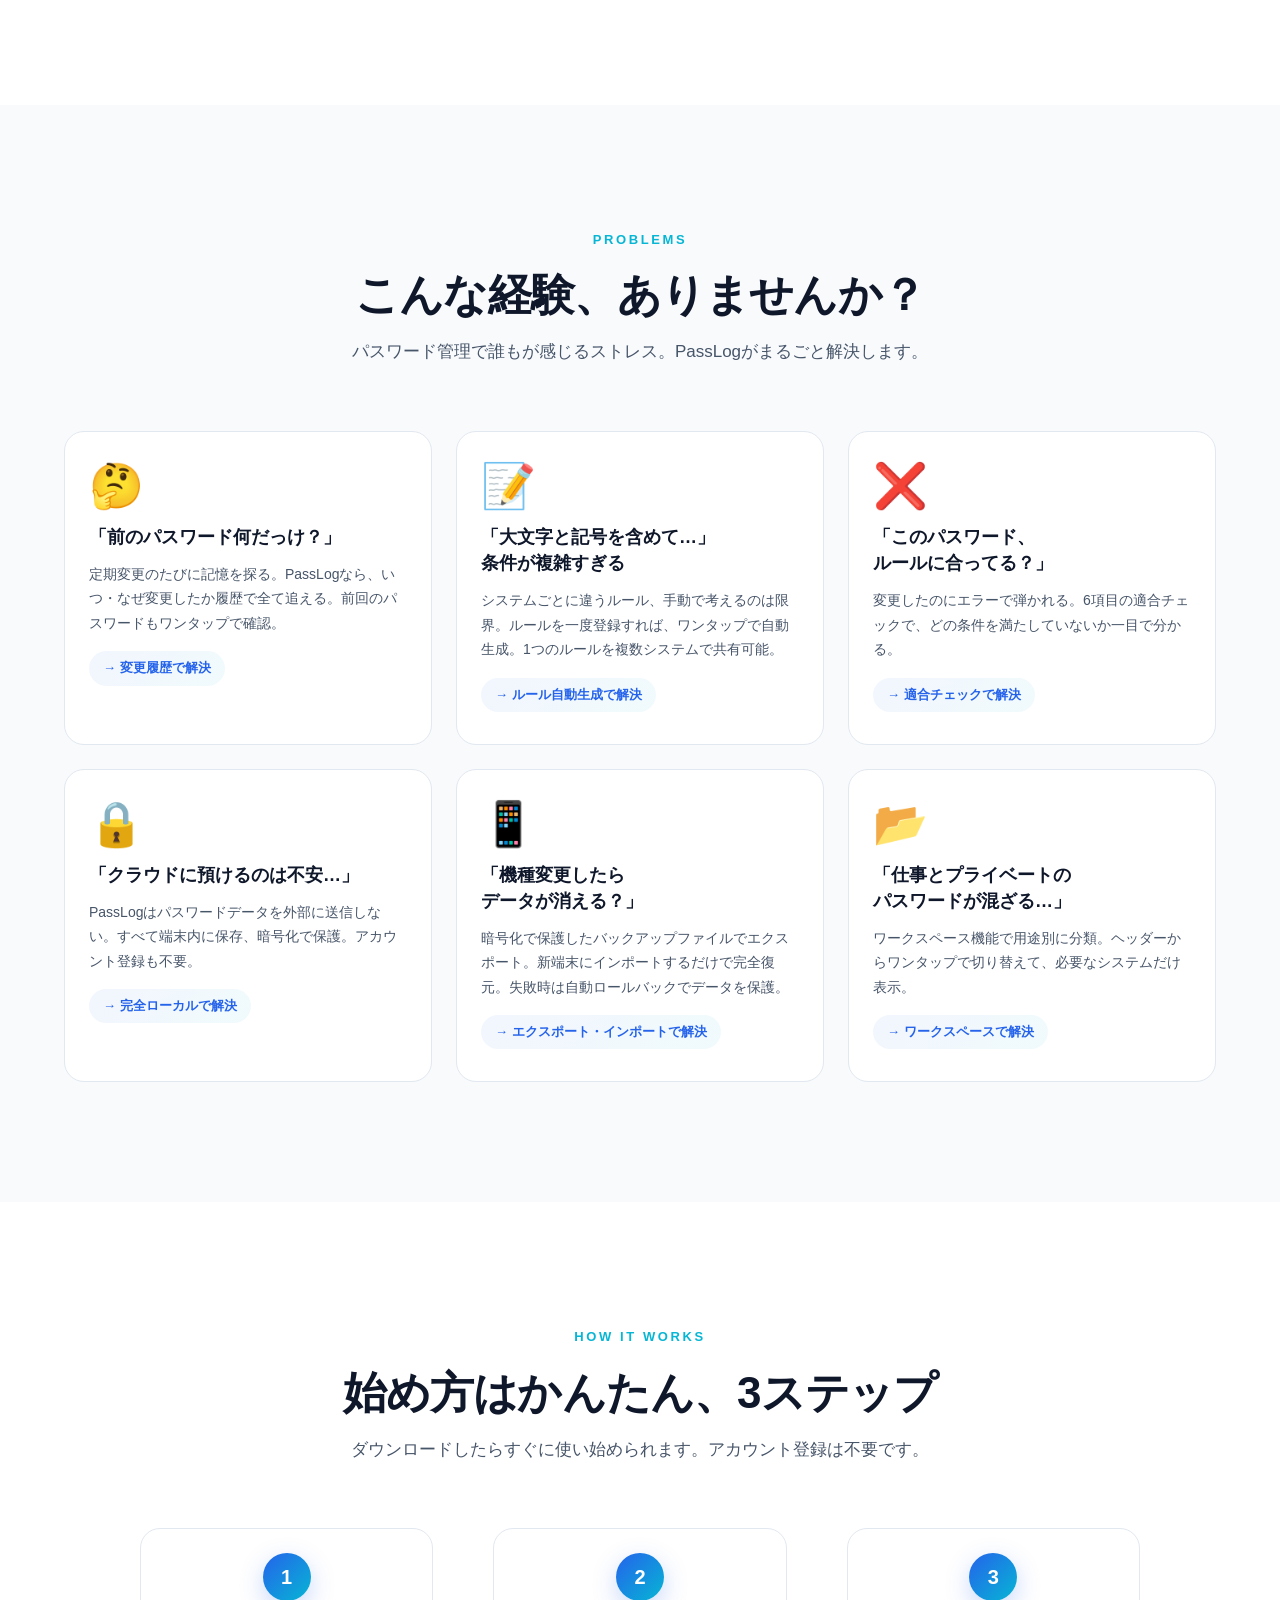
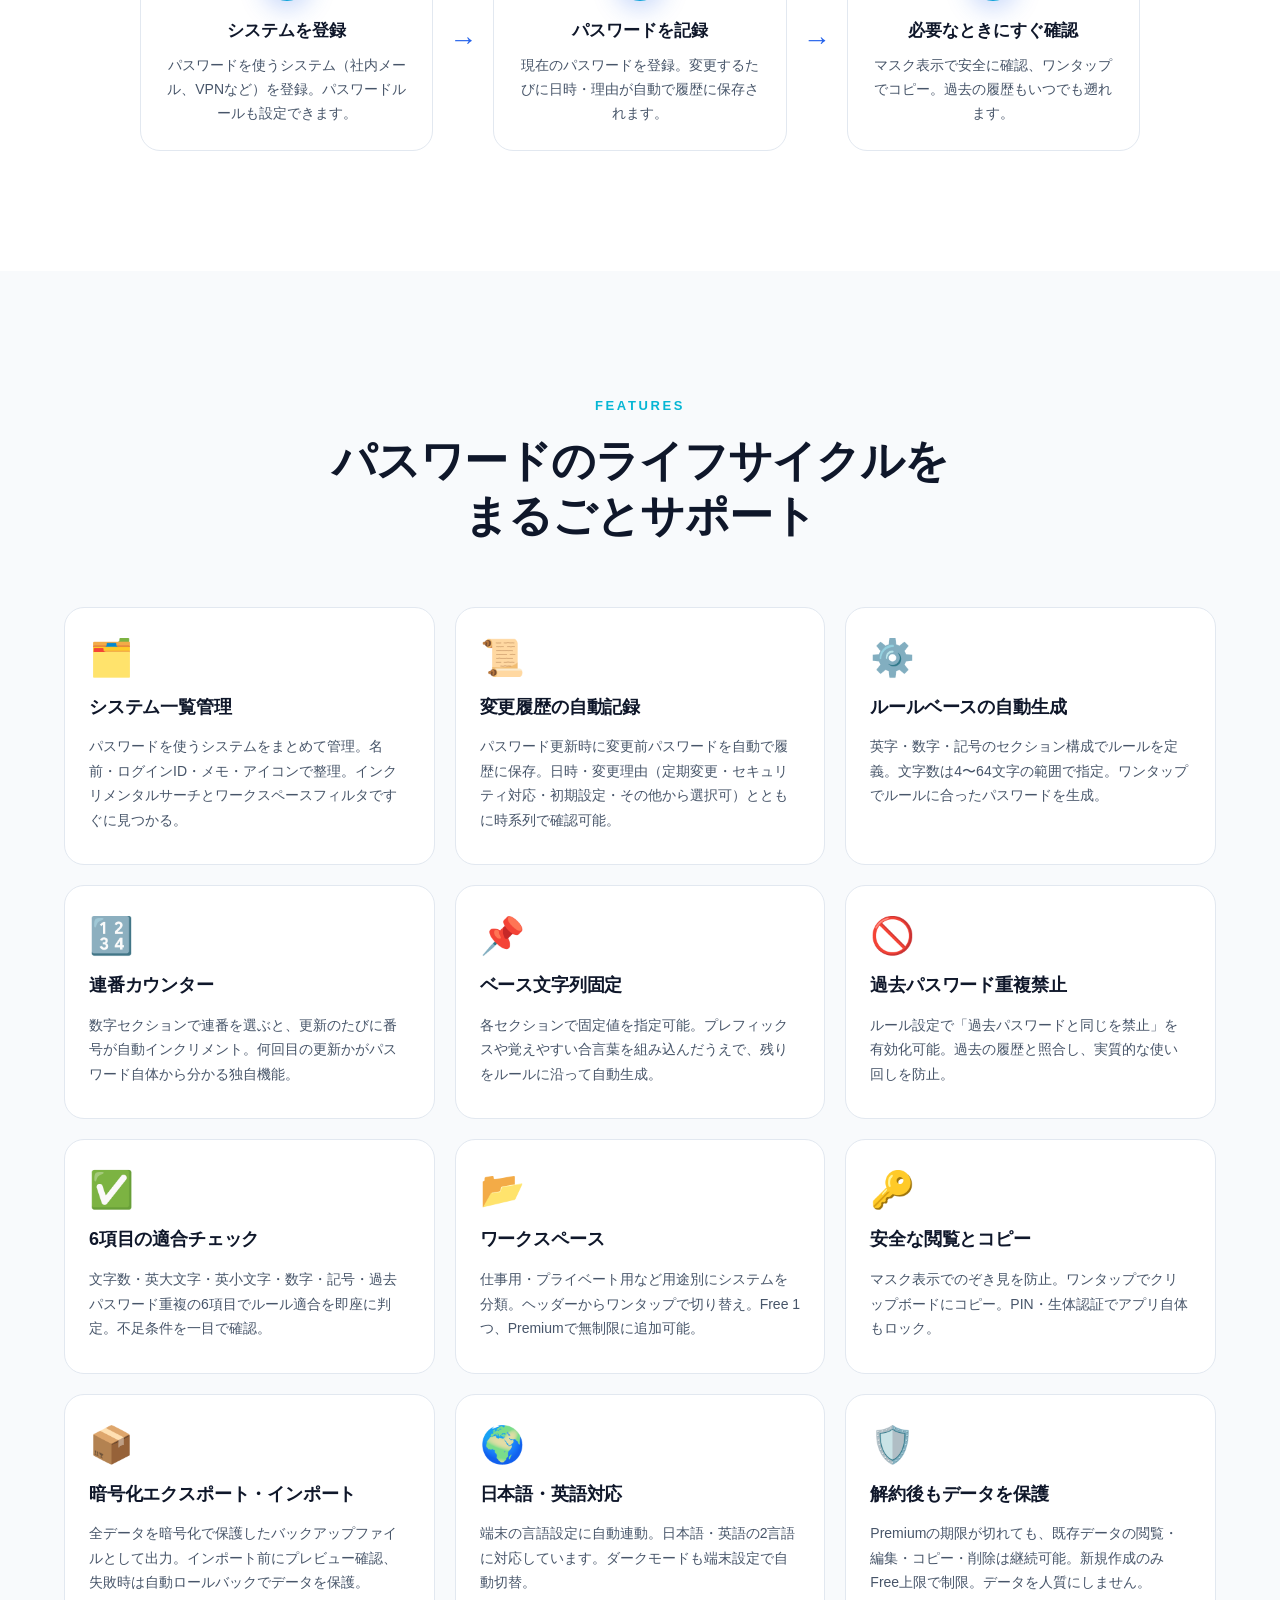
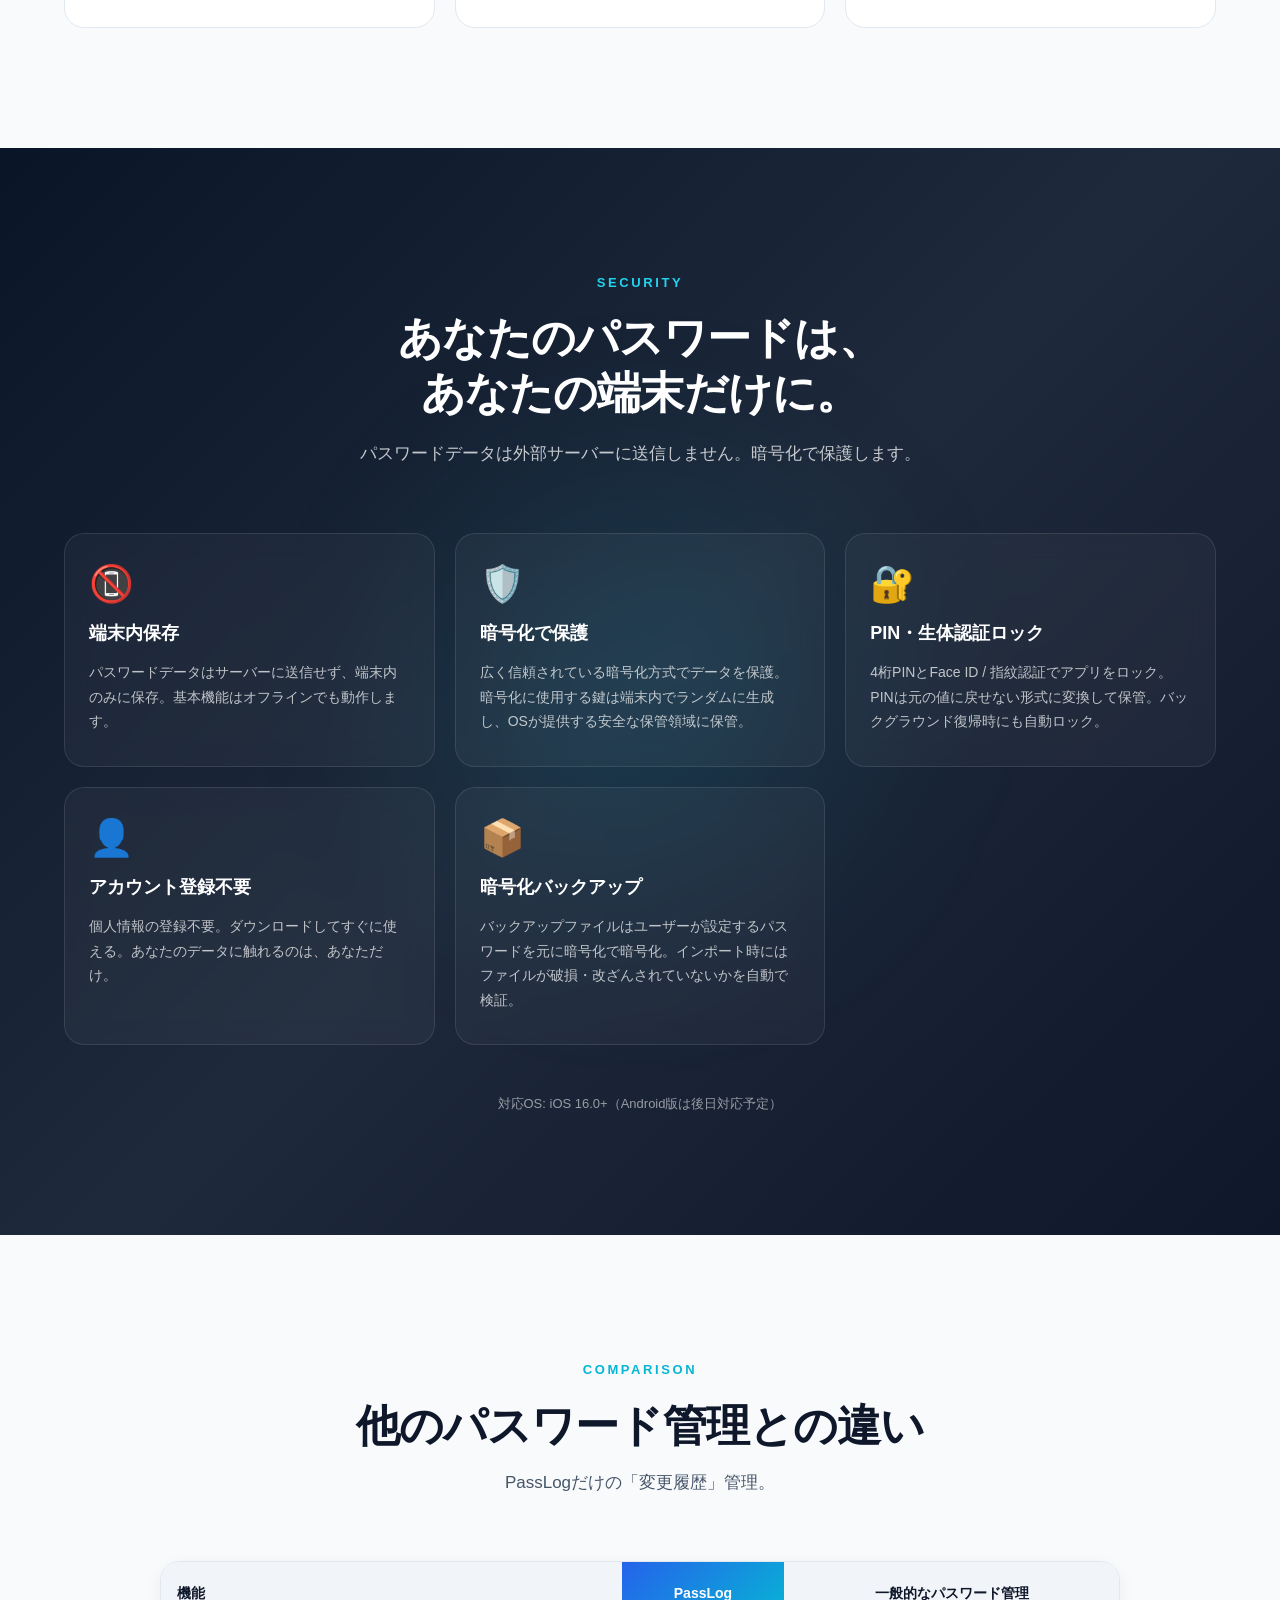
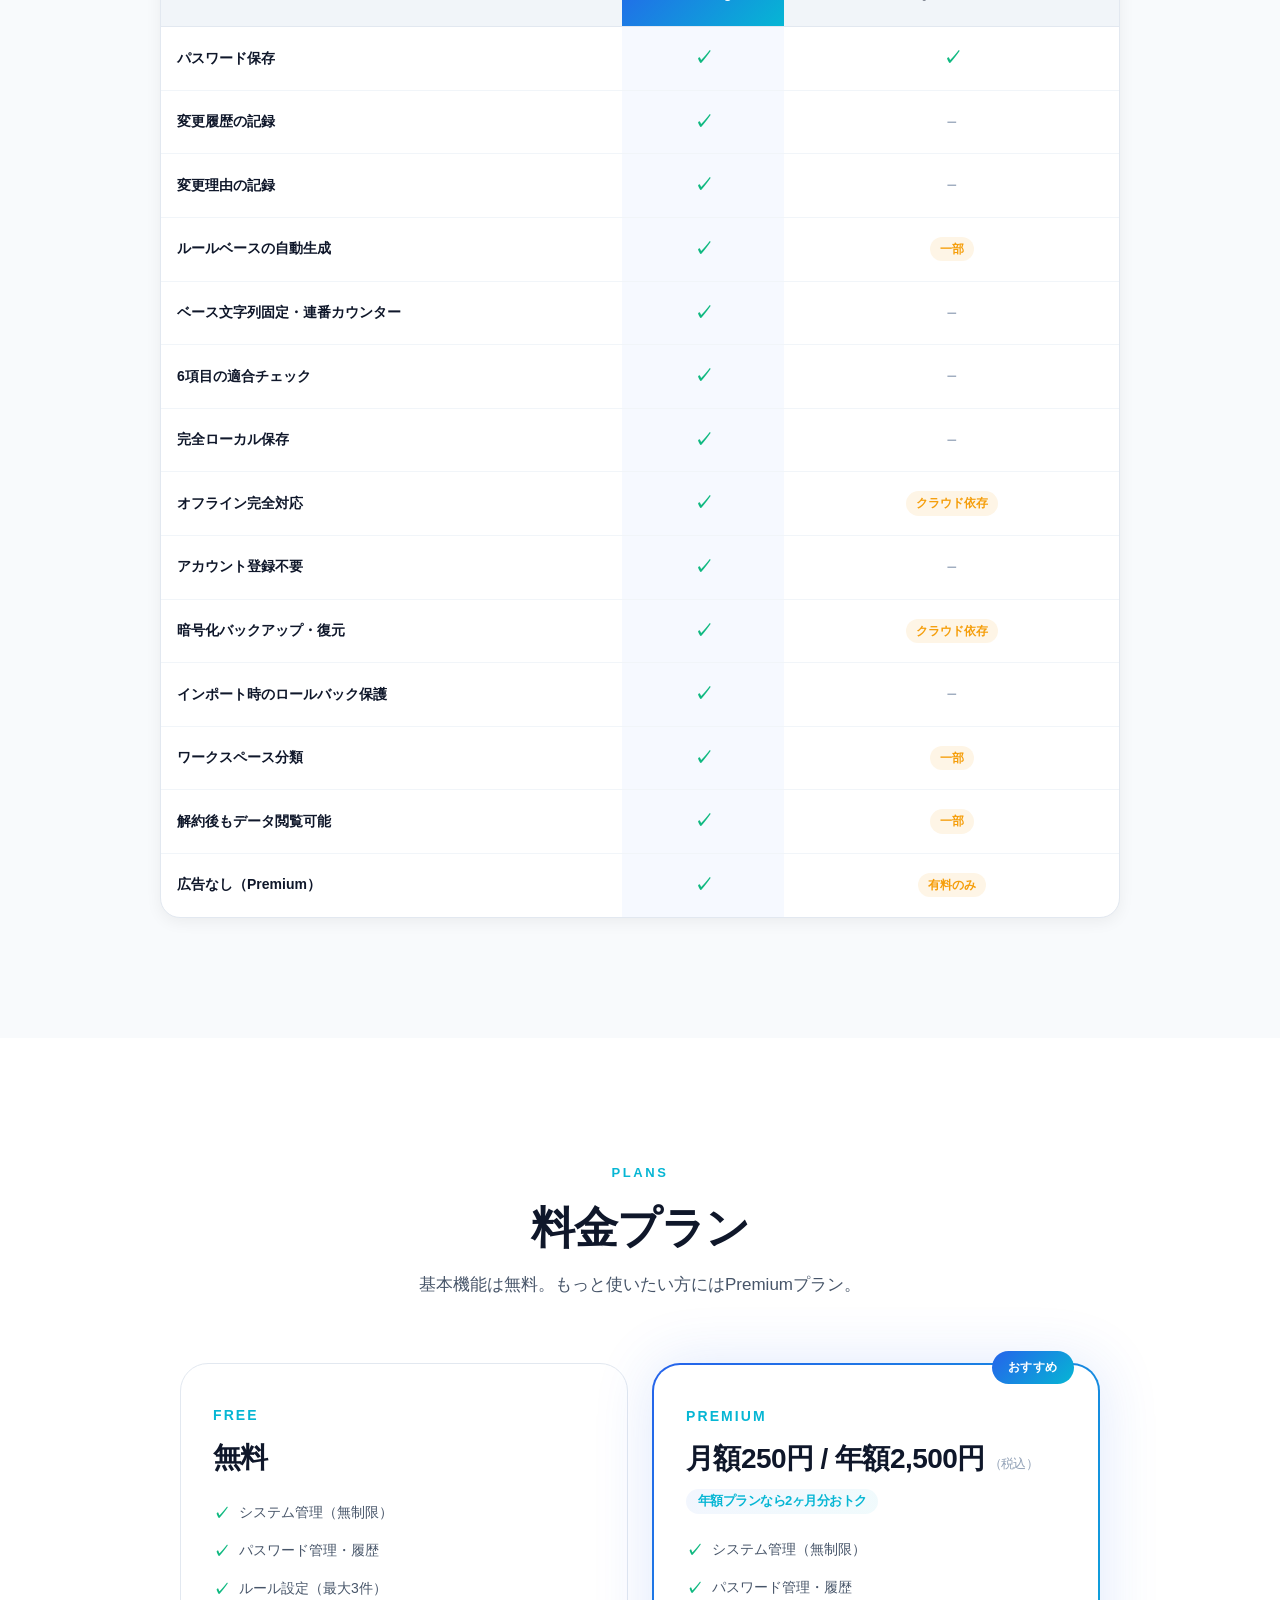
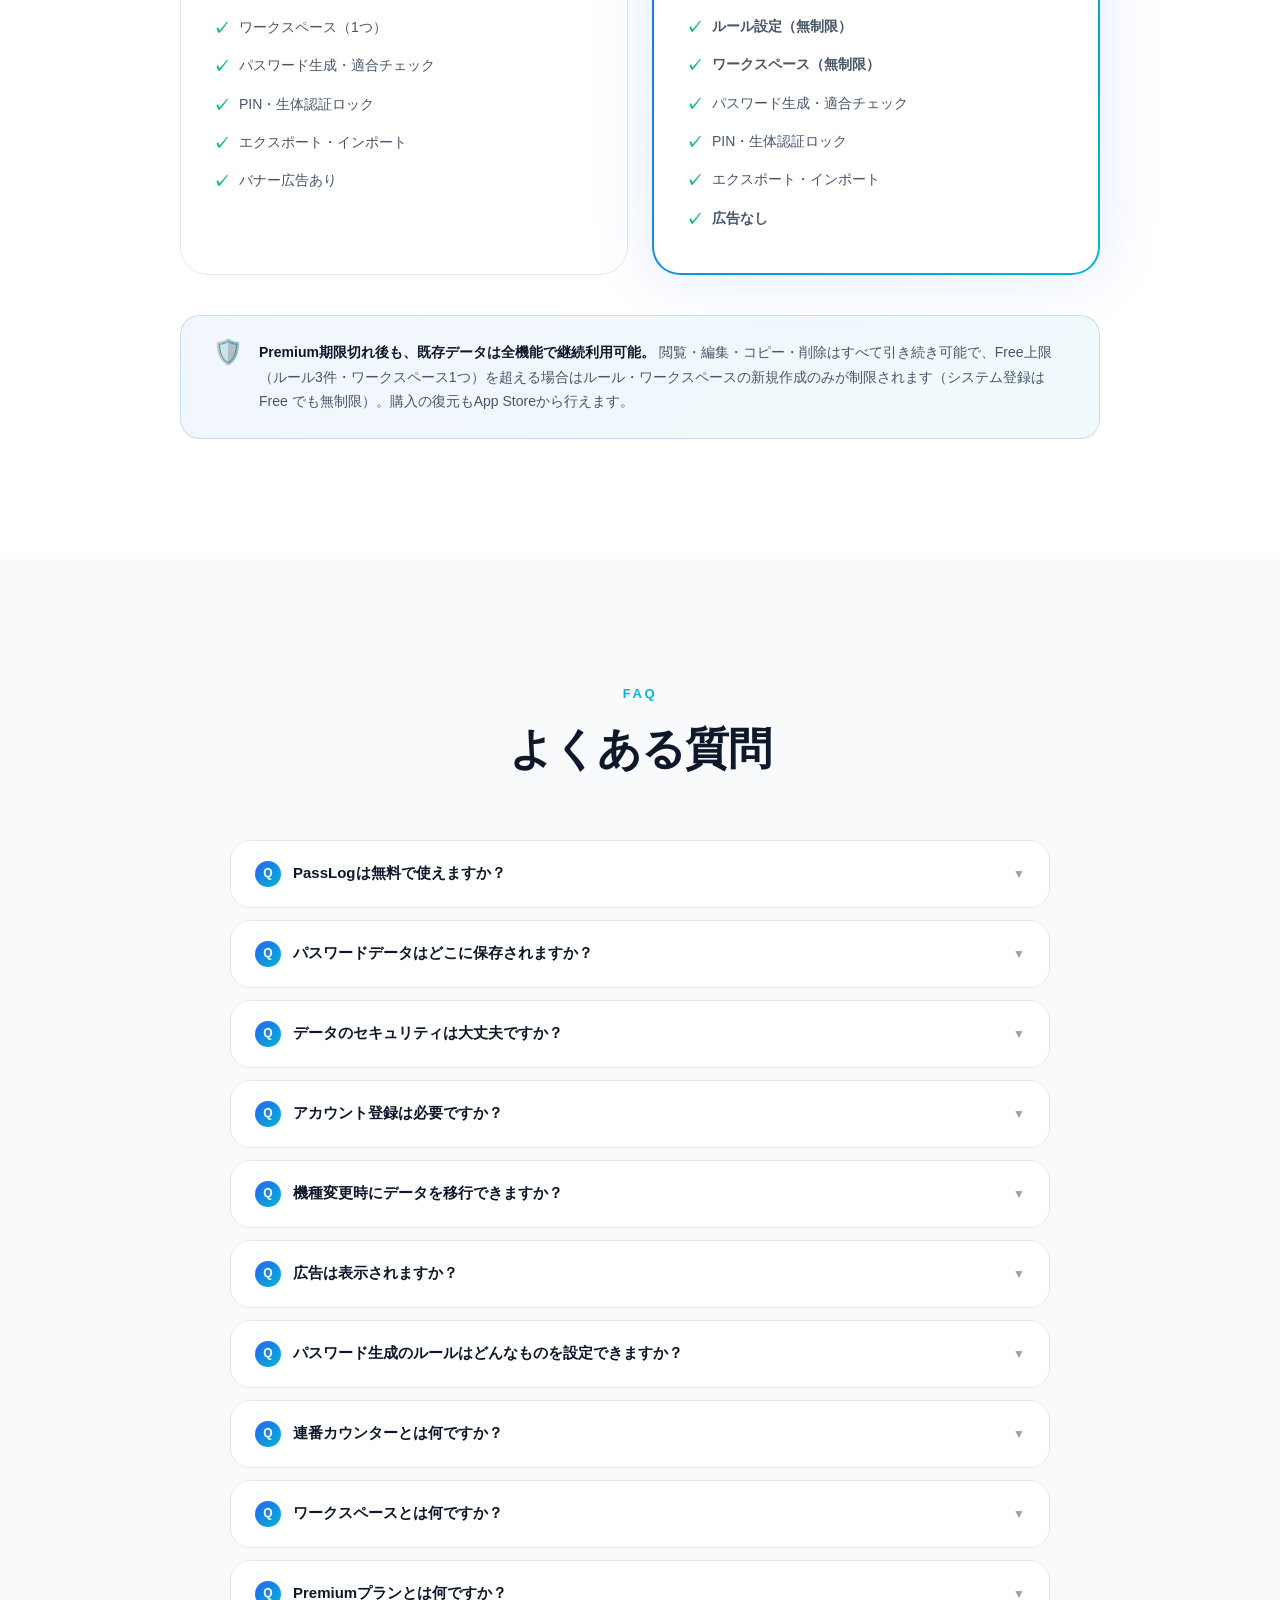
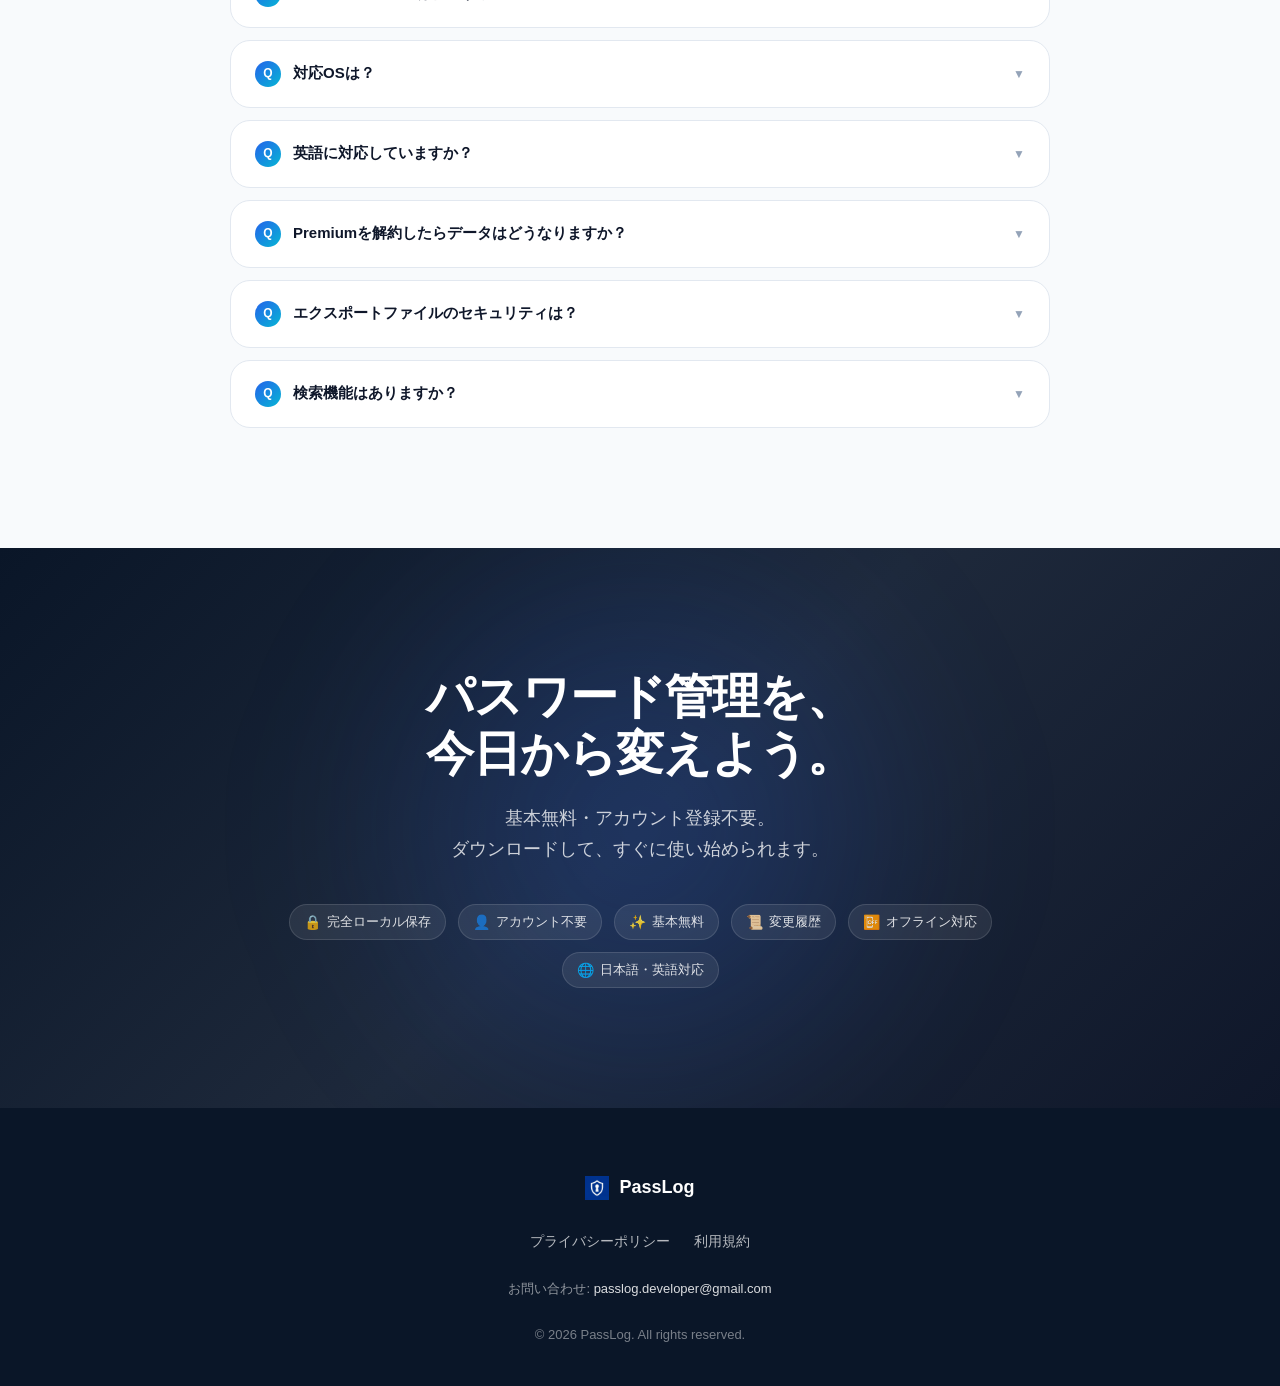
==== commit fab22d3d: "Add files via upload" ====
--- a/index.html
+++ b/index.html
@@ -585,20 +585,17 @@
                         <h3>ルールベースの自動生成</h3>
                         <p>英字・数字・記号のセクション構成でルールを定義。文字数は4〜64文字の範囲で指定。ワンタップでルールに合ったパスワードを生成。</p>
                     </div>
-                    <div class="feature-card feature-new animate-on-scroll">
-                        <span class="feature-new-badge" lang="en">NEW</span>
+                    <div class="feature-card animate-on-scroll">
                         <div class="feature-icon-wrap" aria-hidden="true">&#x1F522;</div>
                         <h3>連番カウンター</h3>
                         <p>数字セクションで連番を選ぶと、更新のたびに番号が自動インクリメント。何回目の更新かがパスワード自体から分かる独自機能。</p>
                     </div>
-                    <div class="feature-card feature-new animate-on-scroll">
-                        <span class="feature-new-badge" lang="en">NEW</span>
+                    <div class="feature-card animate-on-scroll">
                         <div class="feature-icon-wrap" aria-hidden="true">&#x1F4CC;</div>
                         <h3>ベース文字列固定</h3>
                         <p>各セクションで固定値を指定可能。プレフィックスや覚えやすい合言葉を組み込んだうえで、残りをルールに沿って自動生成。</p>
                     </div>
-                    <div class="feature-card feature-new animate-on-scroll">
-                        <span class="feature-new-badge" lang="en">NEW</span>
+                    <div class="feature-card animate-on-scroll">
                         <div class="feature-icon-wrap" aria-hidden="true">&#x1F6AB;</div>
                         <h3>過去パスワード重複禁止</h3>
                         <p>ルール設定で「過去パスワードと同じを禁止」を有効化可能。過去の履歴と照合し、実質的な使い回しを防止。</p>
--- a/styles.css
+++ b/styles.css
@@ -873,23 +873,6 @@
   border-color: transparent;
 }
 
-.feature-card.feature-new {
-  border-color: rgba(6, 182, 212, 0.4);
-  background: linear-gradient(180deg, rgba(6, 182, 212, 0.05), var(--surface));
-}
-
-.feature-new-badge {
-  display: inline-block;
-  font-size: 11px;
-  font-weight: 800;
-  letter-spacing: 0.08em;
-  color: #fff;
-  background: var(--gradient-accent);
-  padding: 3px 10px;
-  border-radius: var(--radius-full);
-  margin-bottom: var(--space-3);
-}
-
 .feature-icon-wrap {
   font-size: 36px;
   line-height: 1;
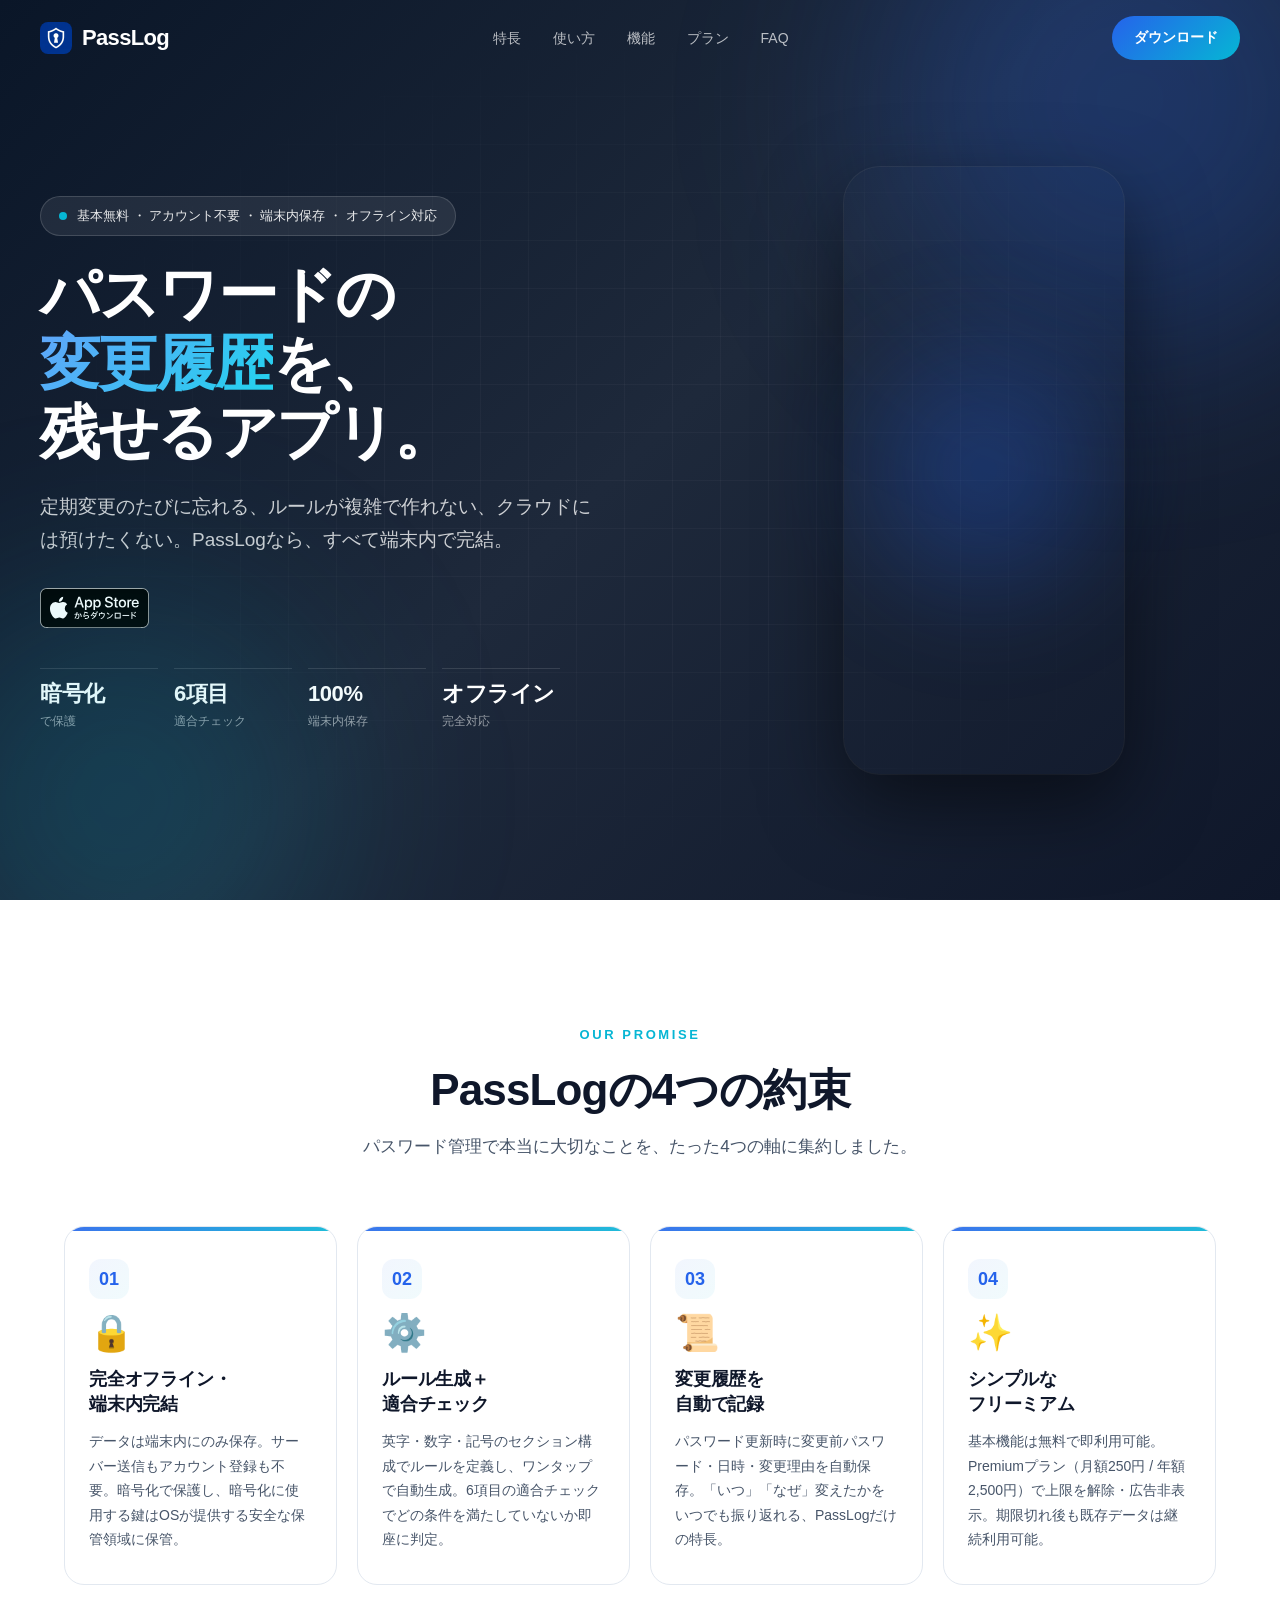
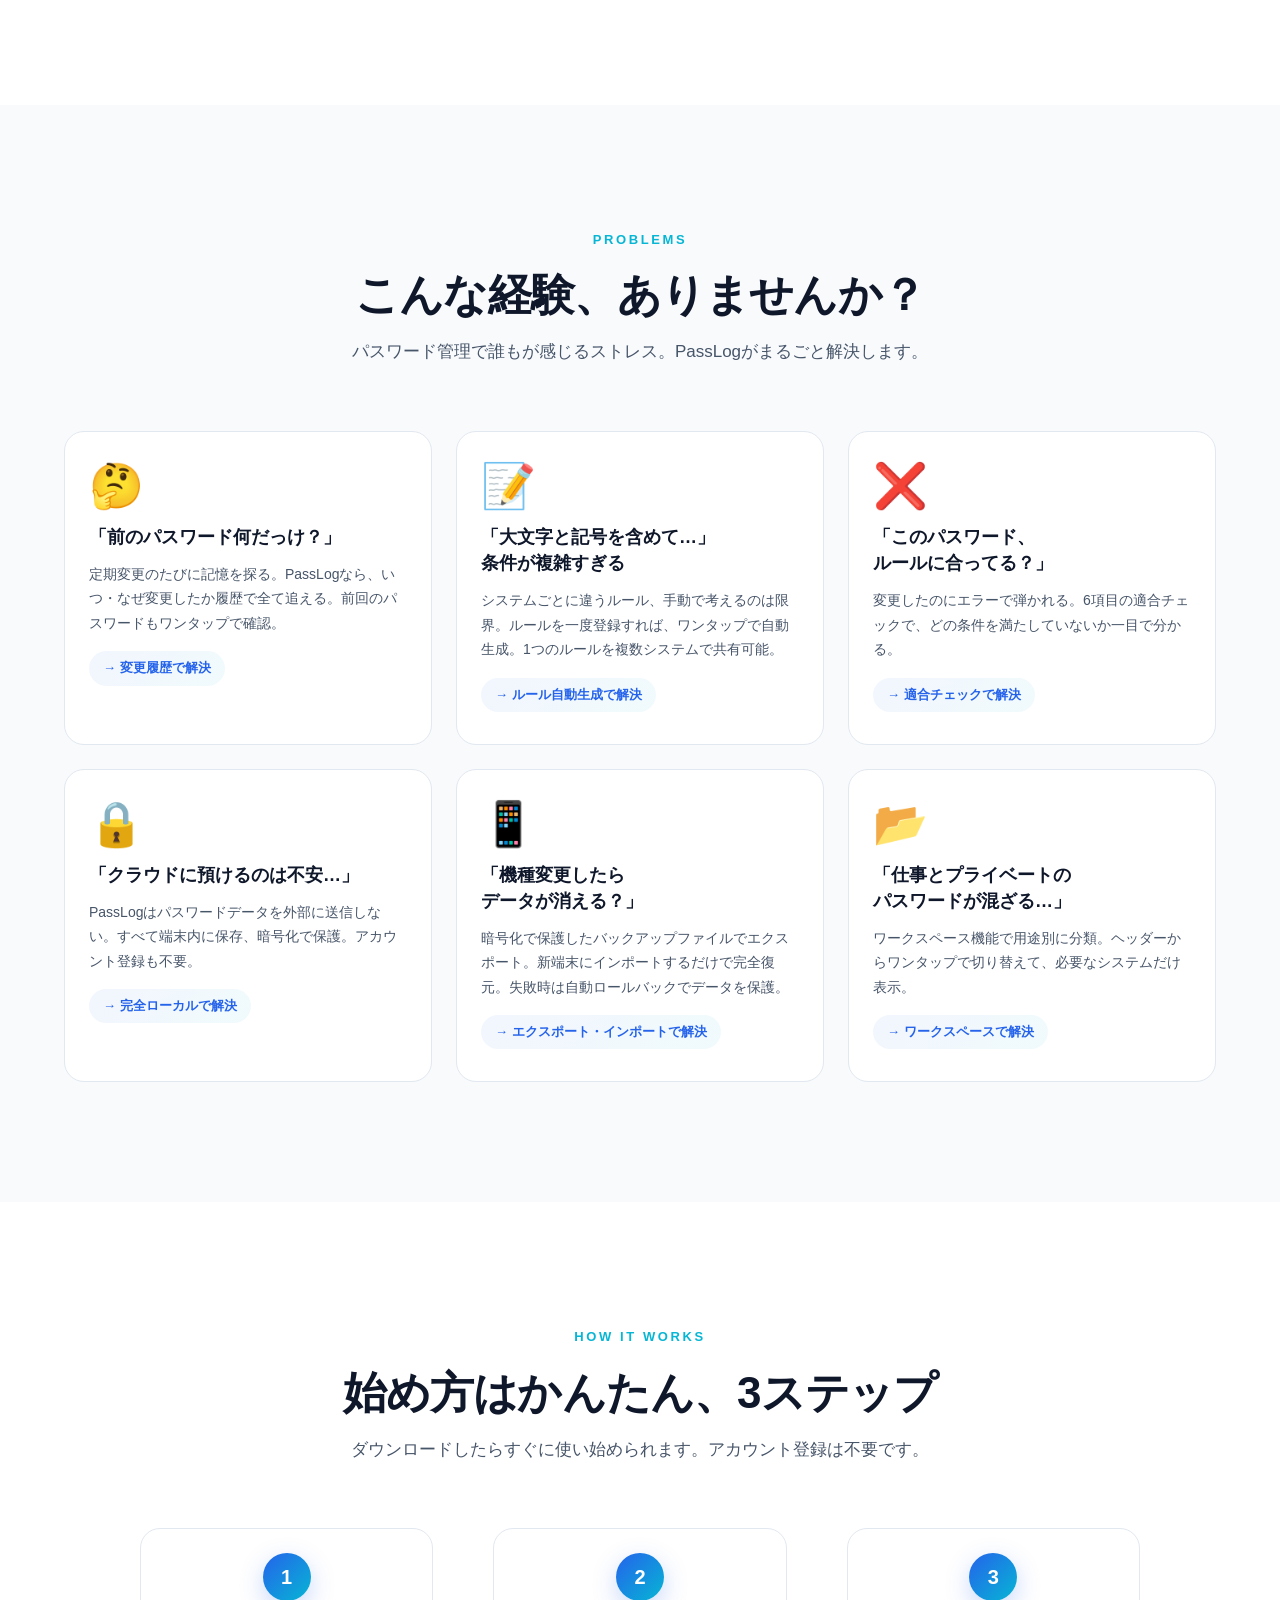
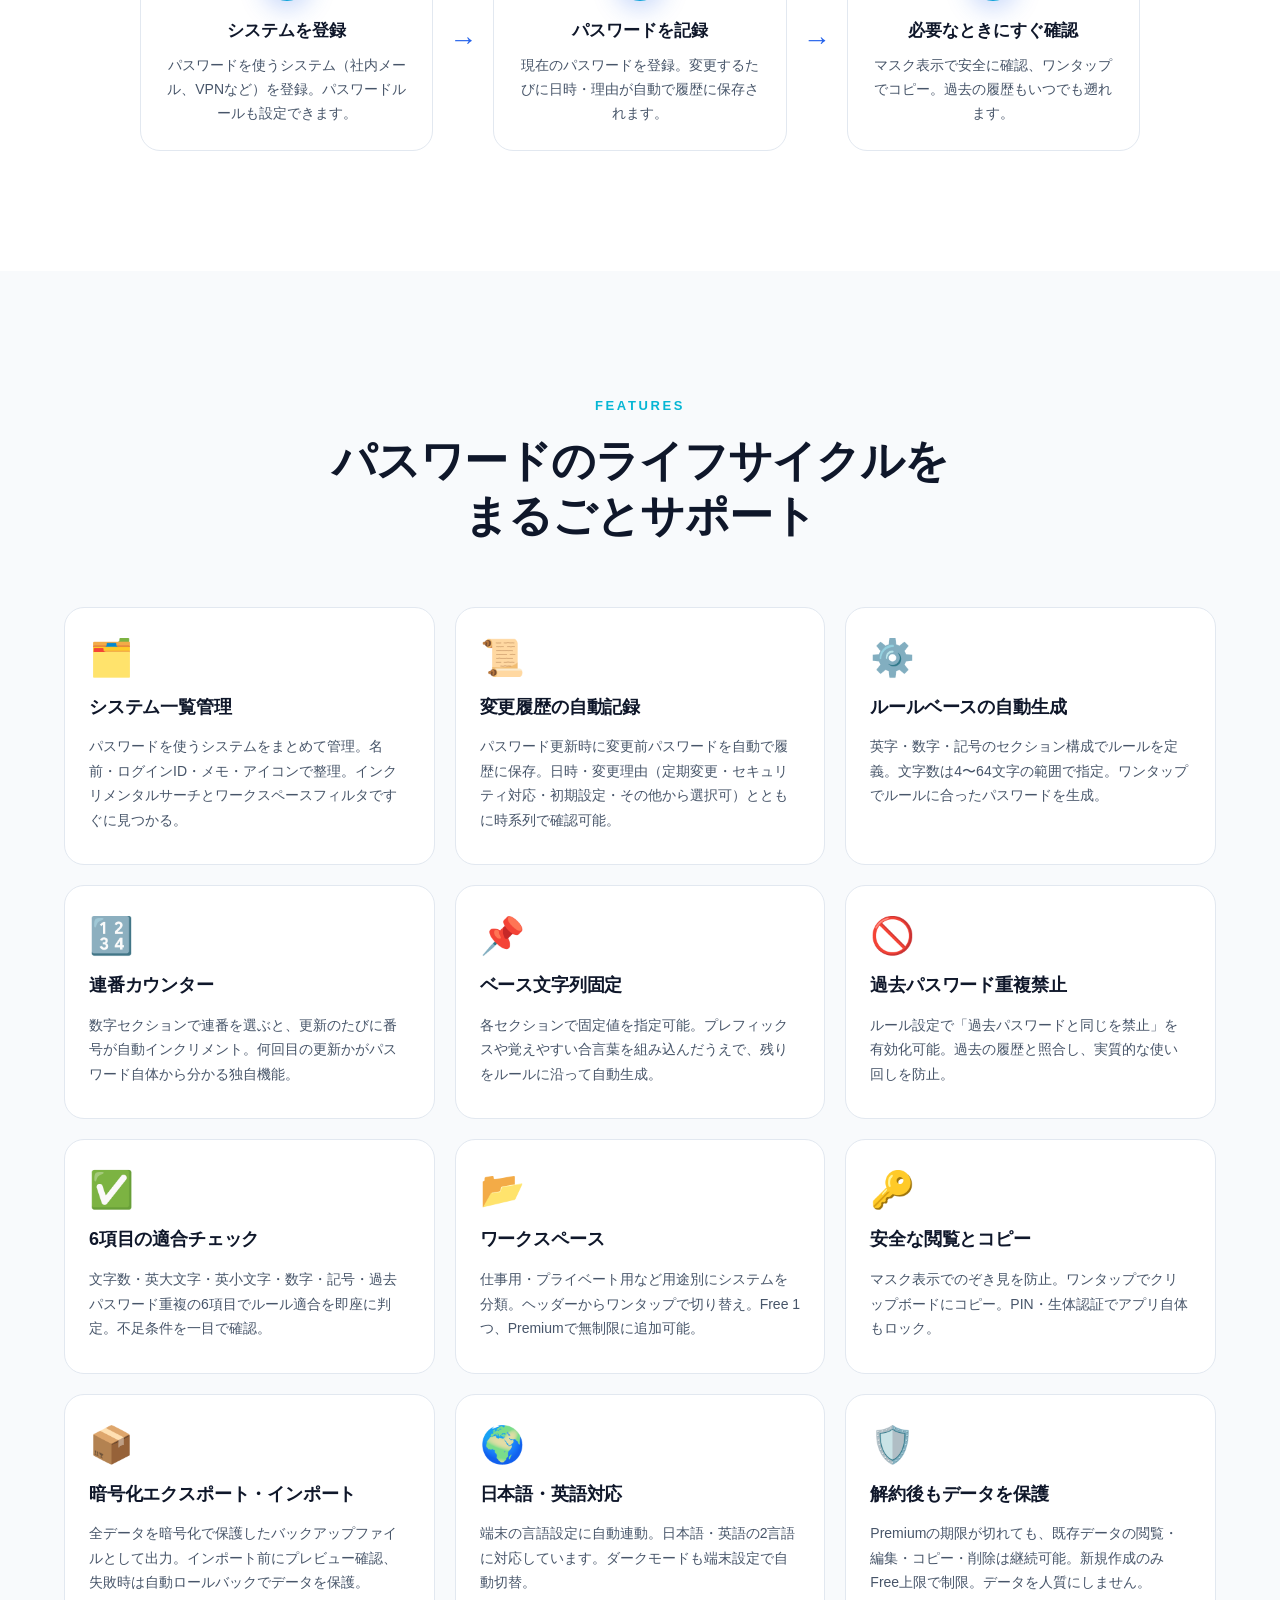
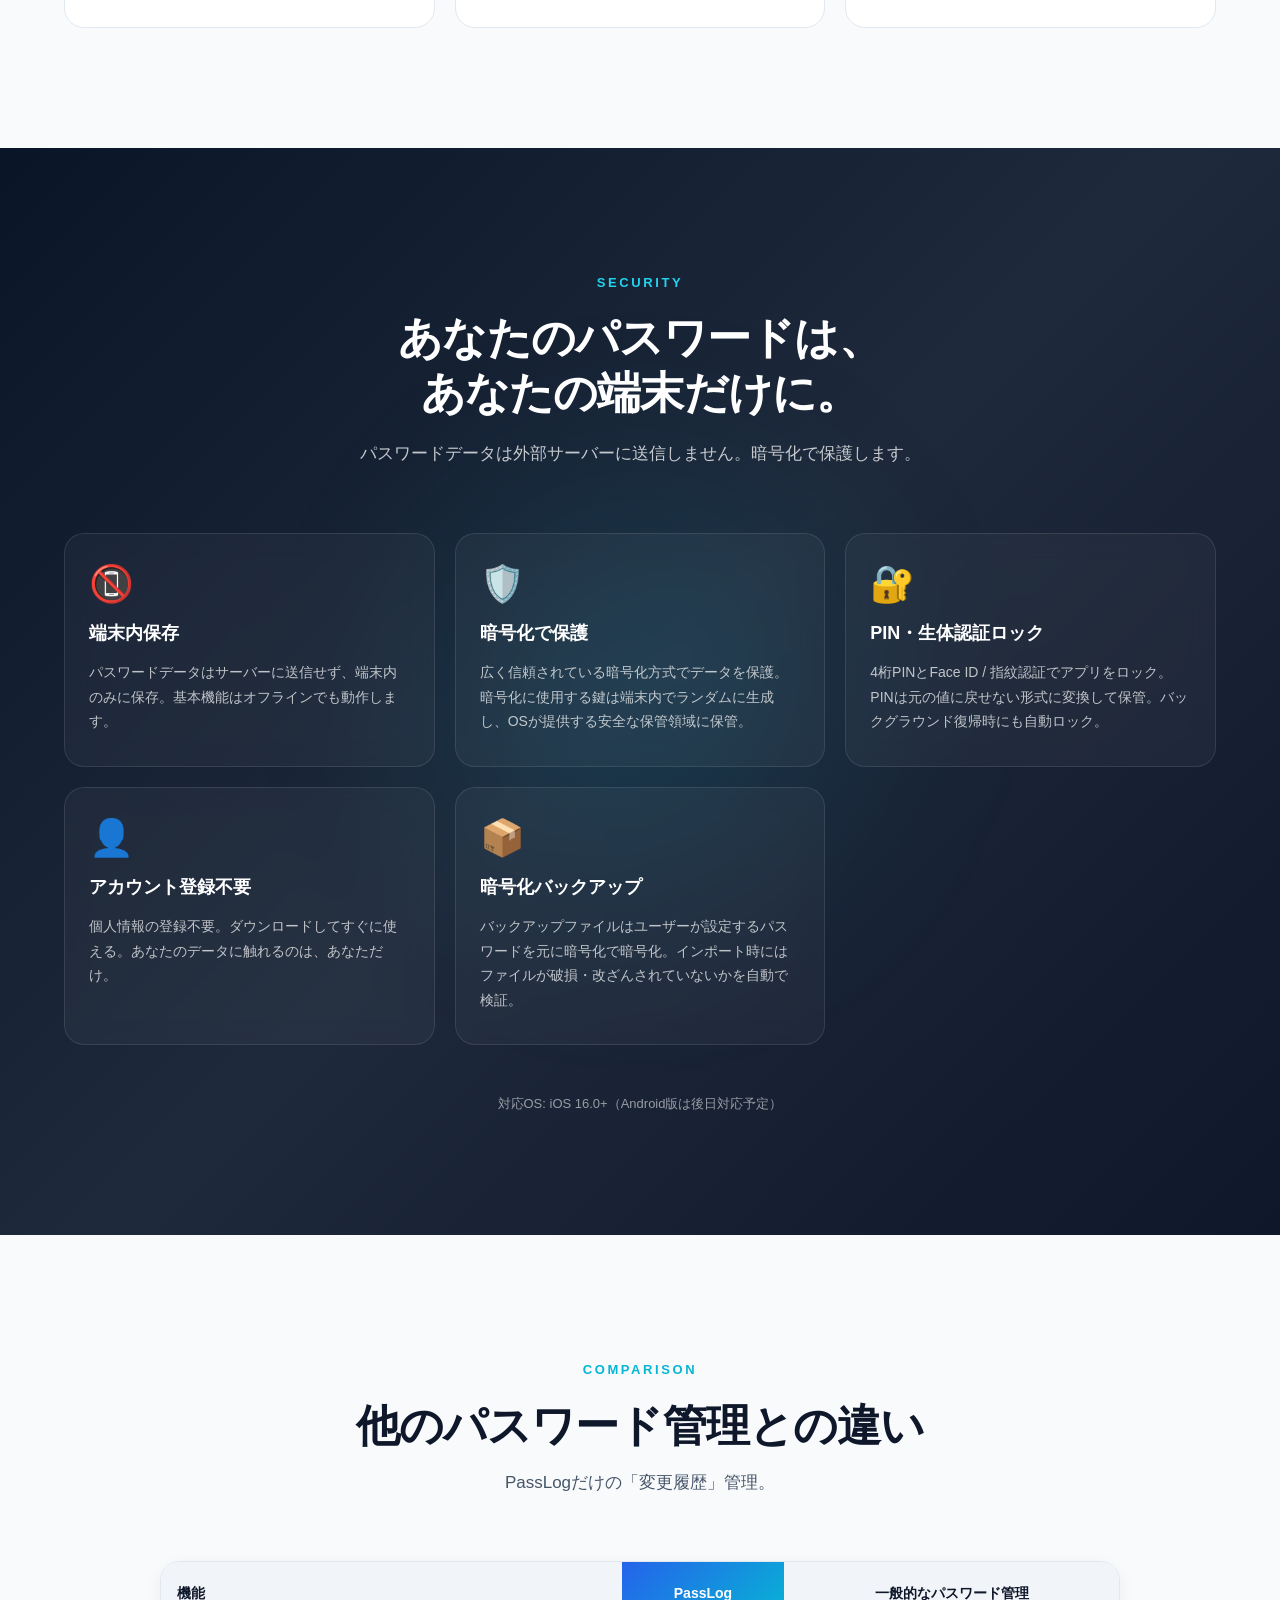
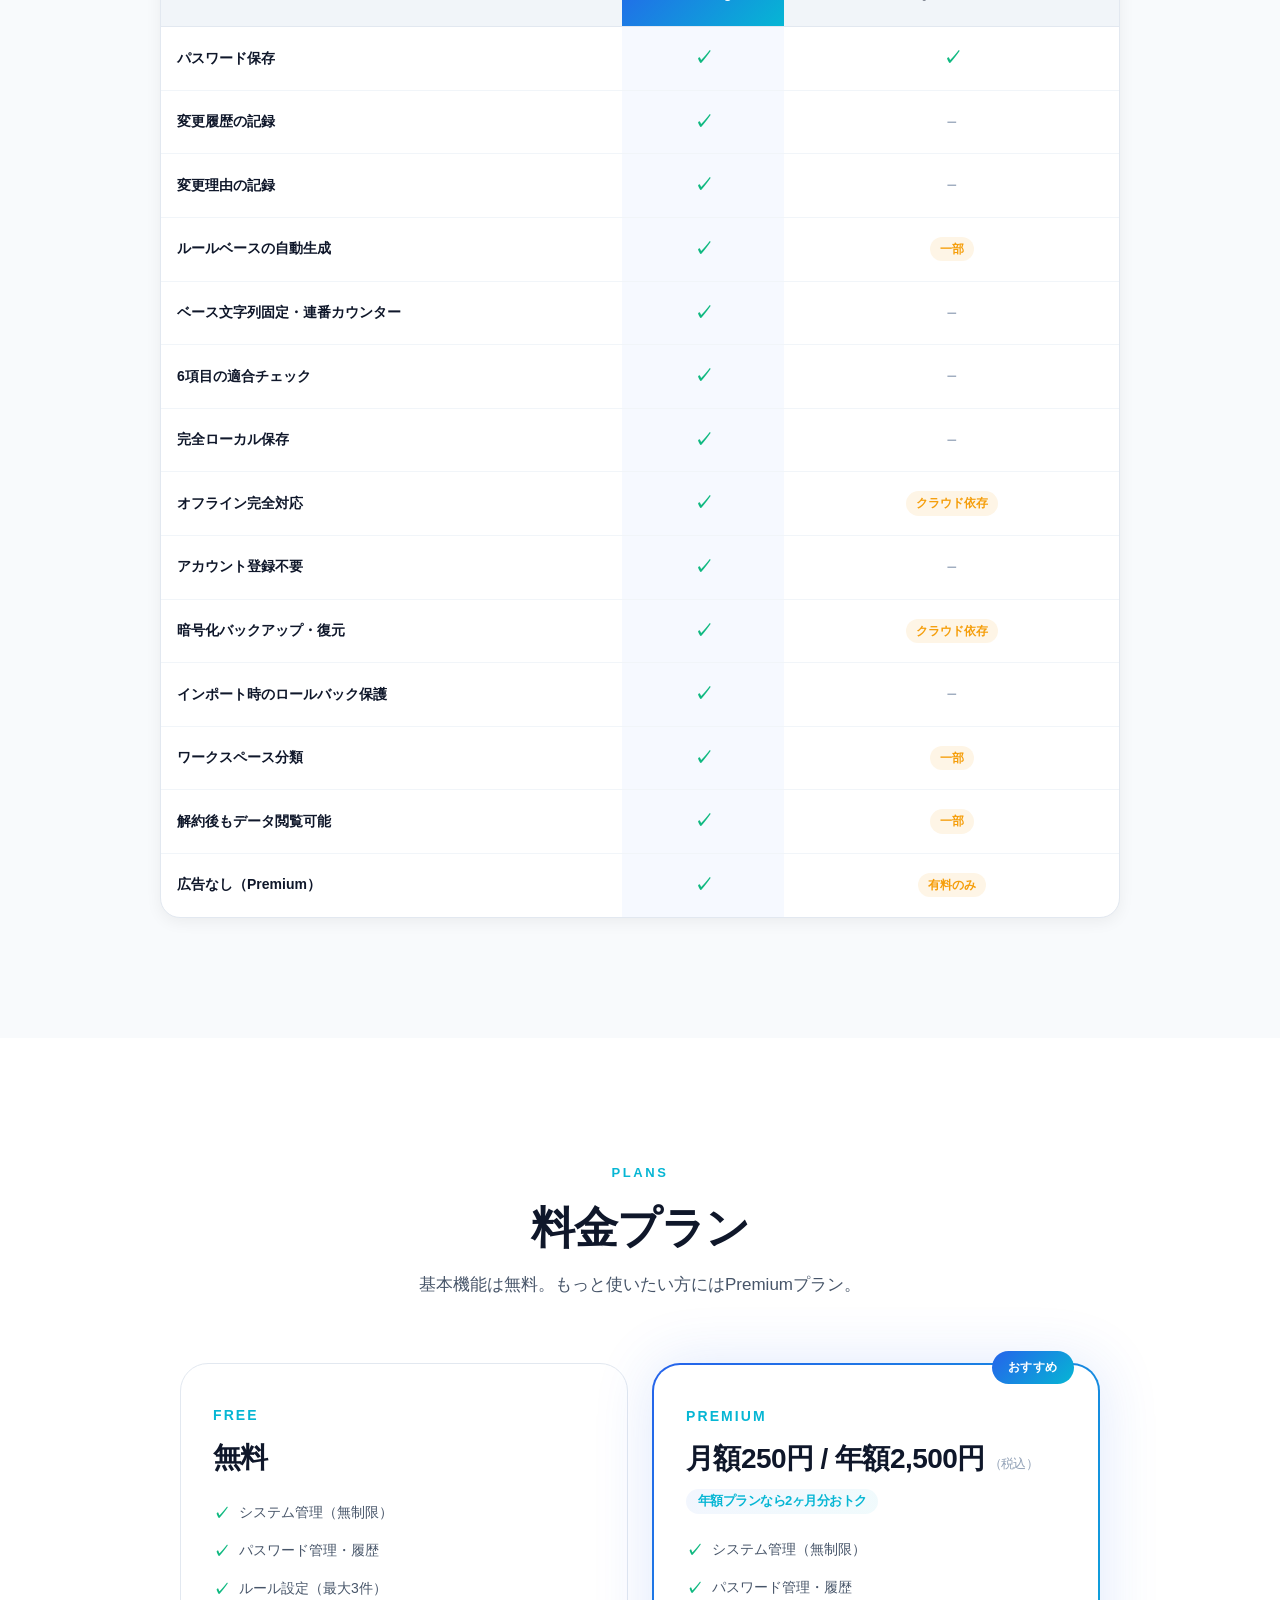
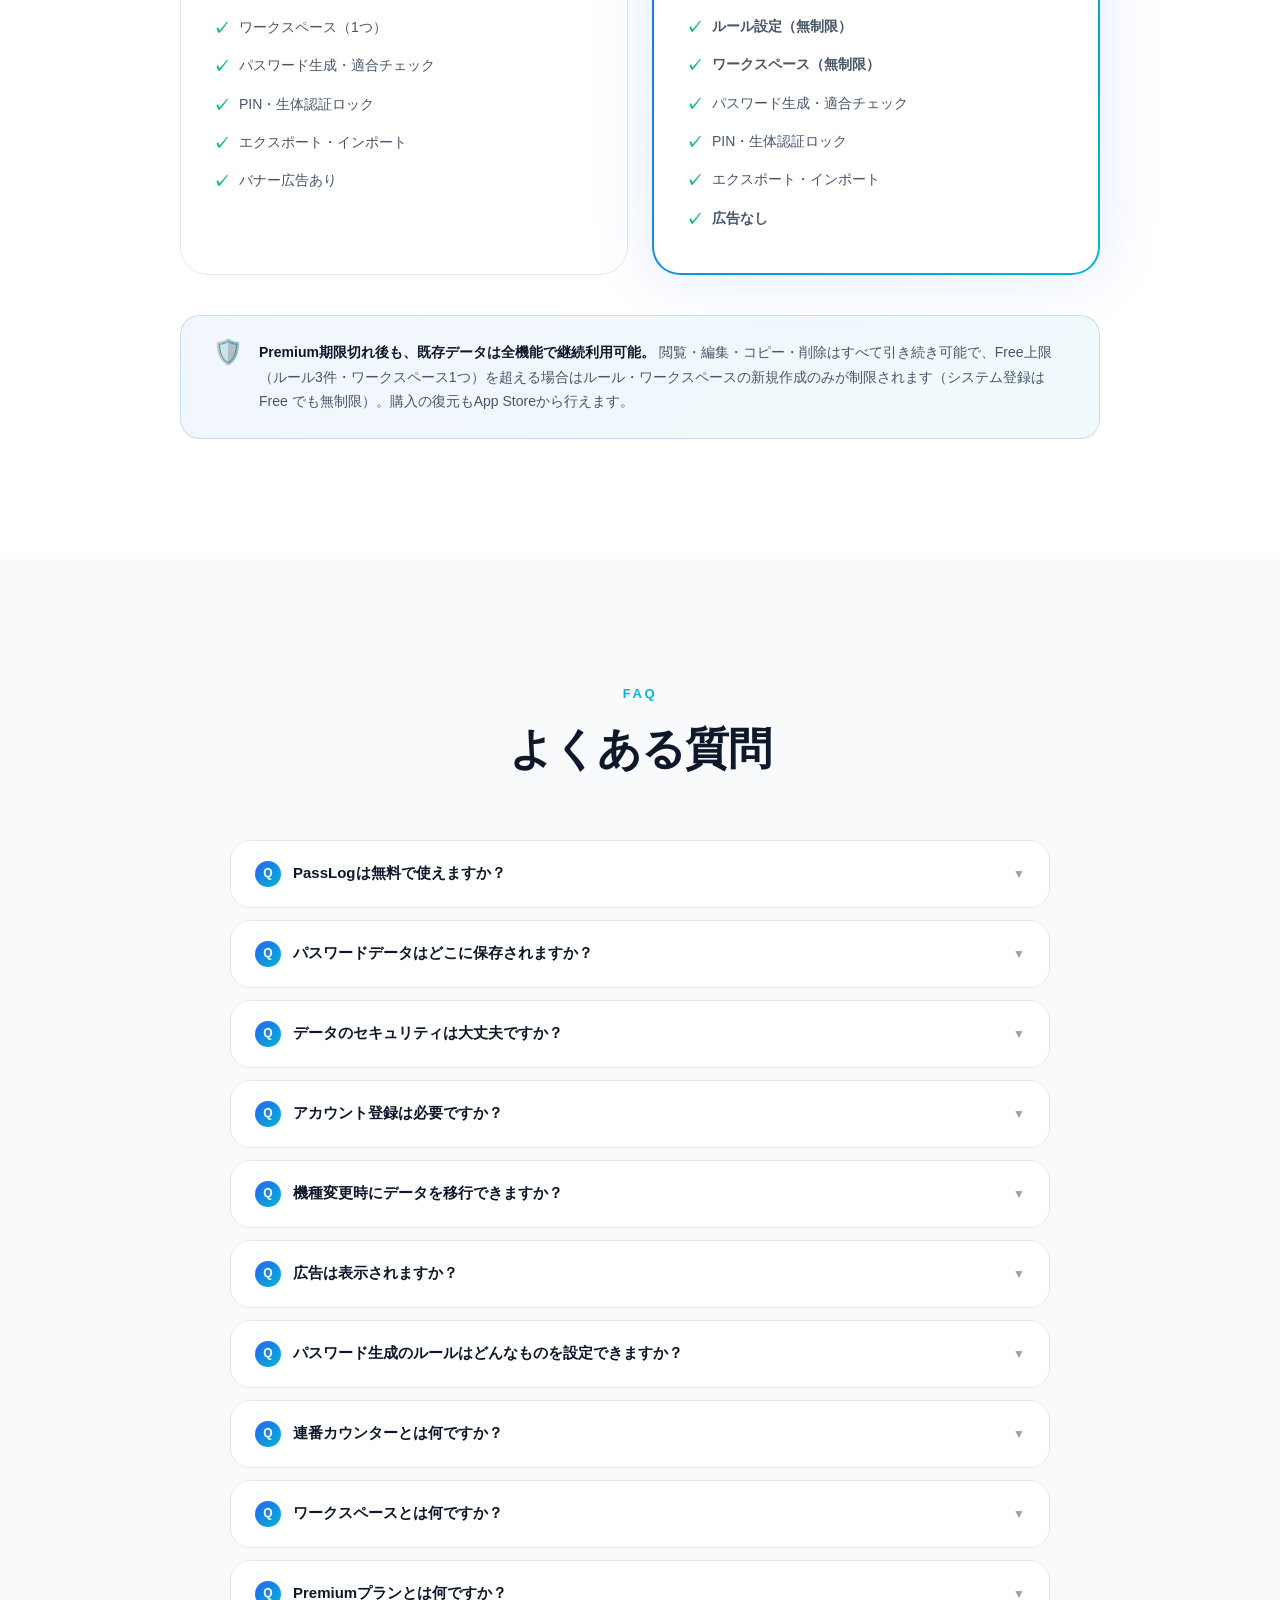
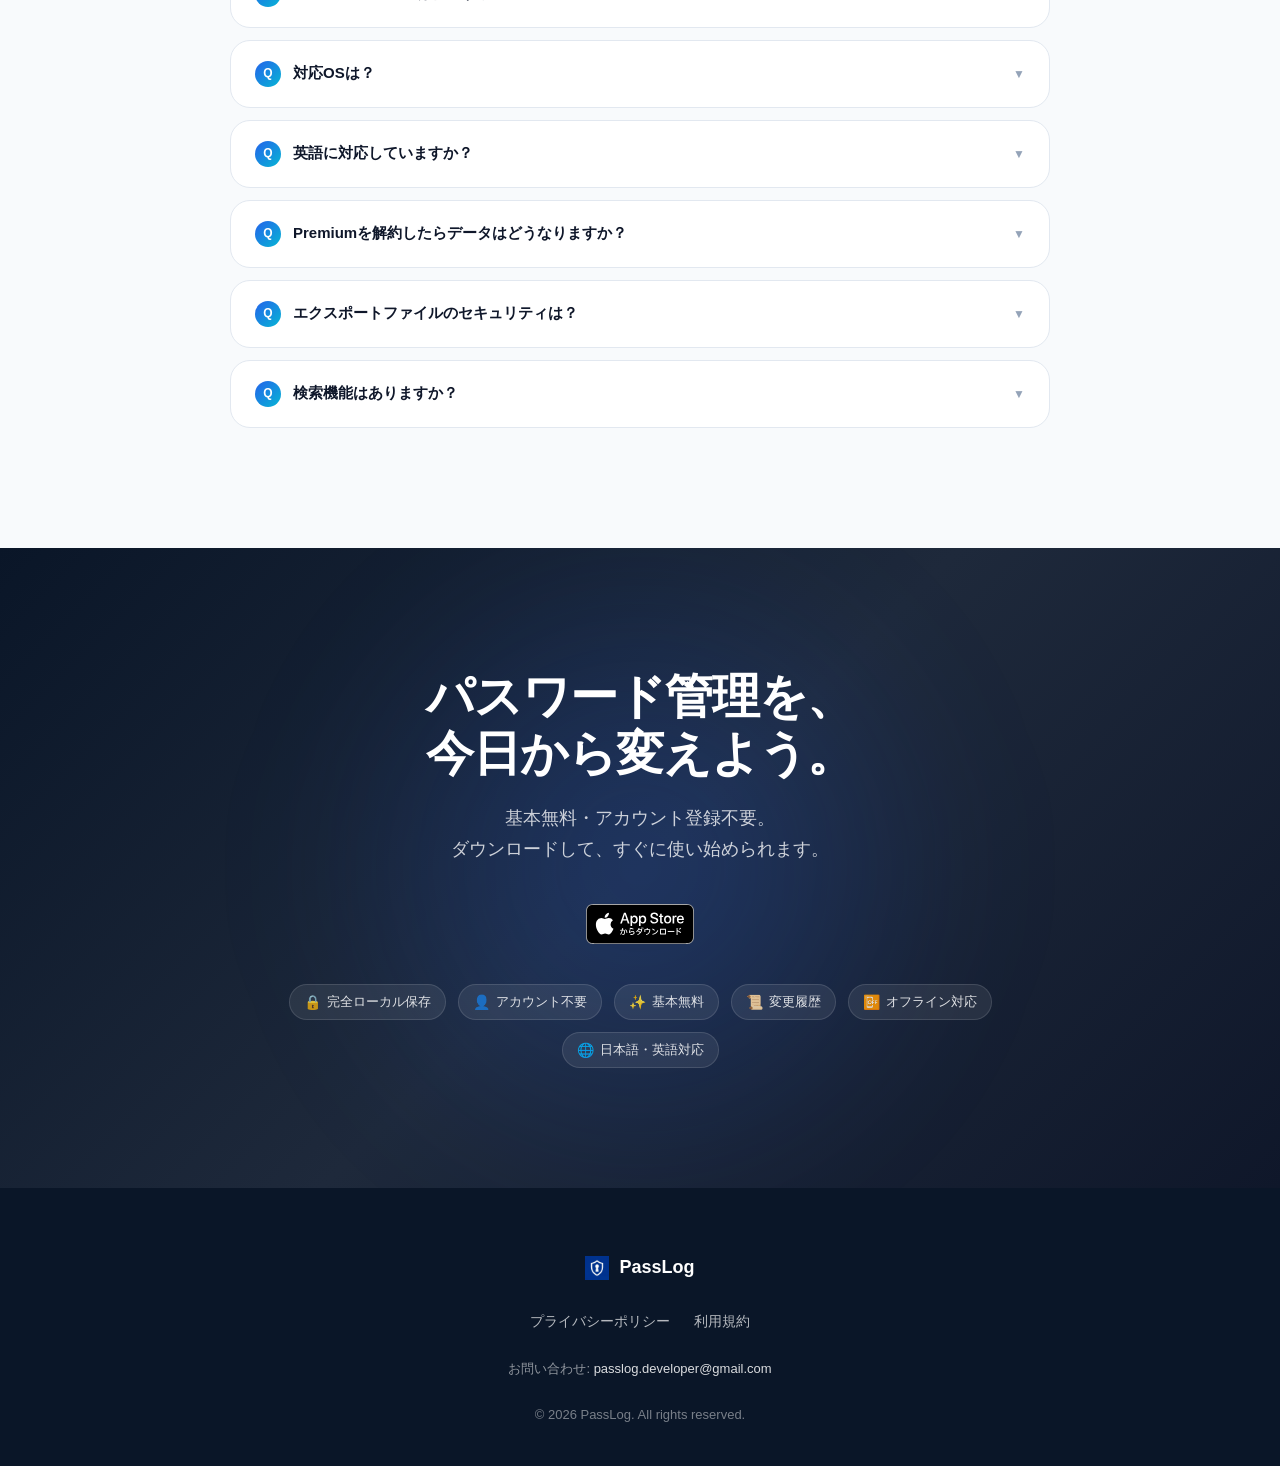
==== commit eb645f9a: "Add files via upload" ====
--- a/index.html
+++ b/index.html
@@ -10,8 +10,7 @@
     <link rel="apple-touch-icon" href="image/icon.png">
 
     <!-- Smart App Banner (iOS Safari) -->
-    <!-- TODO: ストアIDが確定したら更新 -->
-    <!-- <meta name="apple-itunes-app" content="app-id=XXXXXXXXX"> -->
+    <meta name="apple-itunes-app" content="app-id=6762278960">
     <!-- TODO: Android版リリース時に有効化
     <meta name="google-play-app" content="app-id=com.sikakou.passlog">
     -->
@@ -357,11 +356,9 @@
                     <li><a href="#plans">プラン</a></li>
                     <li><a href="#faq">FAQ</a></li>
                 </ul>
-                <!-- リリース前のためダウンロードボタンは非表示（リリース時に復元）
                 <div class="nav-cta-wrap">
                     <a href="#download" class="nav-cta">ダウンロード</a>
                 </div>
-                -->
 
             </div>
         </nav>
@@ -385,18 +382,18 @@
                         残せるアプリ。
                     </h1>
                     <p class="hero-subtitle">定期変更のたびに忘れる、ルールが複雑で作れない、クラウドには預けたくない。PassLogなら、すべて端末内で完結。</p>
-                    <!-- リリース前のためストアバッジは非表示（iOS版リリース時にApp Storeバッジから復元 / Google PlayバッジはAndroid版リリース時に有効化）
                     <div class="hero-actions">
                         <div class="store-badges">
-                            <a href="#" class="store-badge" target="_blank" rel="noopener" aria-label="App Storeでダウンロード">
+                            <a href="https://apps.apple.com/jp/app/id6762278960" class="store-badge" target="_blank" rel="noopener" aria-label="App Storeでダウンロード">
                                 <img src="image/ios-badge.svg" alt="App Storeからダウンロード" height="52">
                             </a>
+                            <!-- Google PlayバッジはAndroid版リリース時に有効化
                             <a href="https://play.google.com/store/apps/details?id=com.sikakou.passlog" class="store-badge" target="_blank" rel="noopener" aria-label="Google Playで手に入れよう">
                                 <img src="image/android-badge.svg" alt="Google Playで手に入れよう" height="52">
                             </a>
-                        </div>
-                    </div>
-                    -->
+                            -->
+                        </div>
+                    </div>
                     <div class="hero-stats">
                         <div class="hero-stat">
                             <div class="hero-stat-value">暗号化</div>
@@ -1062,17 +1059,17 @@
             <div class="cta-content">
                 <h2 class="cta-title">パスワード管理を、<br>今日から変えよう。</h2>
                 <p class="cta-desc">基本無料・アカウント登録不要。<br>ダウンロードして、すぐに使い始められます。</p>
-                <!-- リリース前のためストアバッジは非表示（iOS版リリース時にApp Storeバッジから復元 / Google PlayバッジはAndroid版リリース時に有効化）
                 <div class="cta-buttons">
-                    <a href="#" class="store-badge" target="_blank" rel="noopener" aria-label="App Storeでダウンロード">
+                    <a href="https://apps.apple.com/jp/app/id6762278960" class="store-badge" target="_blank" rel="noopener" aria-label="App Storeでダウンロード">
                         <img src="image/ios-badge.svg" alt="App Storeからダウンロード" height="56" loading="lazy">
                     </a>
+                    <!-- Google PlayバッジはAndroid版リリース時に有効化
                     <a href="https://play.google.com/store/apps/details?id=com.sikakou.passlog" class="store-badge"
                         target="_blank" rel="noopener" aria-label="Google Playで手に入れよう">
                         <img src="image/android-badge.svg" alt="Google Playで手に入れよう" height="56" loading="lazy">
                     </a>
-                </div>
-                -->
+                    -->
+                </div>
                 <div class="cta-features">
                     <span class="cta-feature"><span class="cta-feature-icon" aria-hidden="true">&#x1F512;</span>
                         完全ローカル保存</span>
